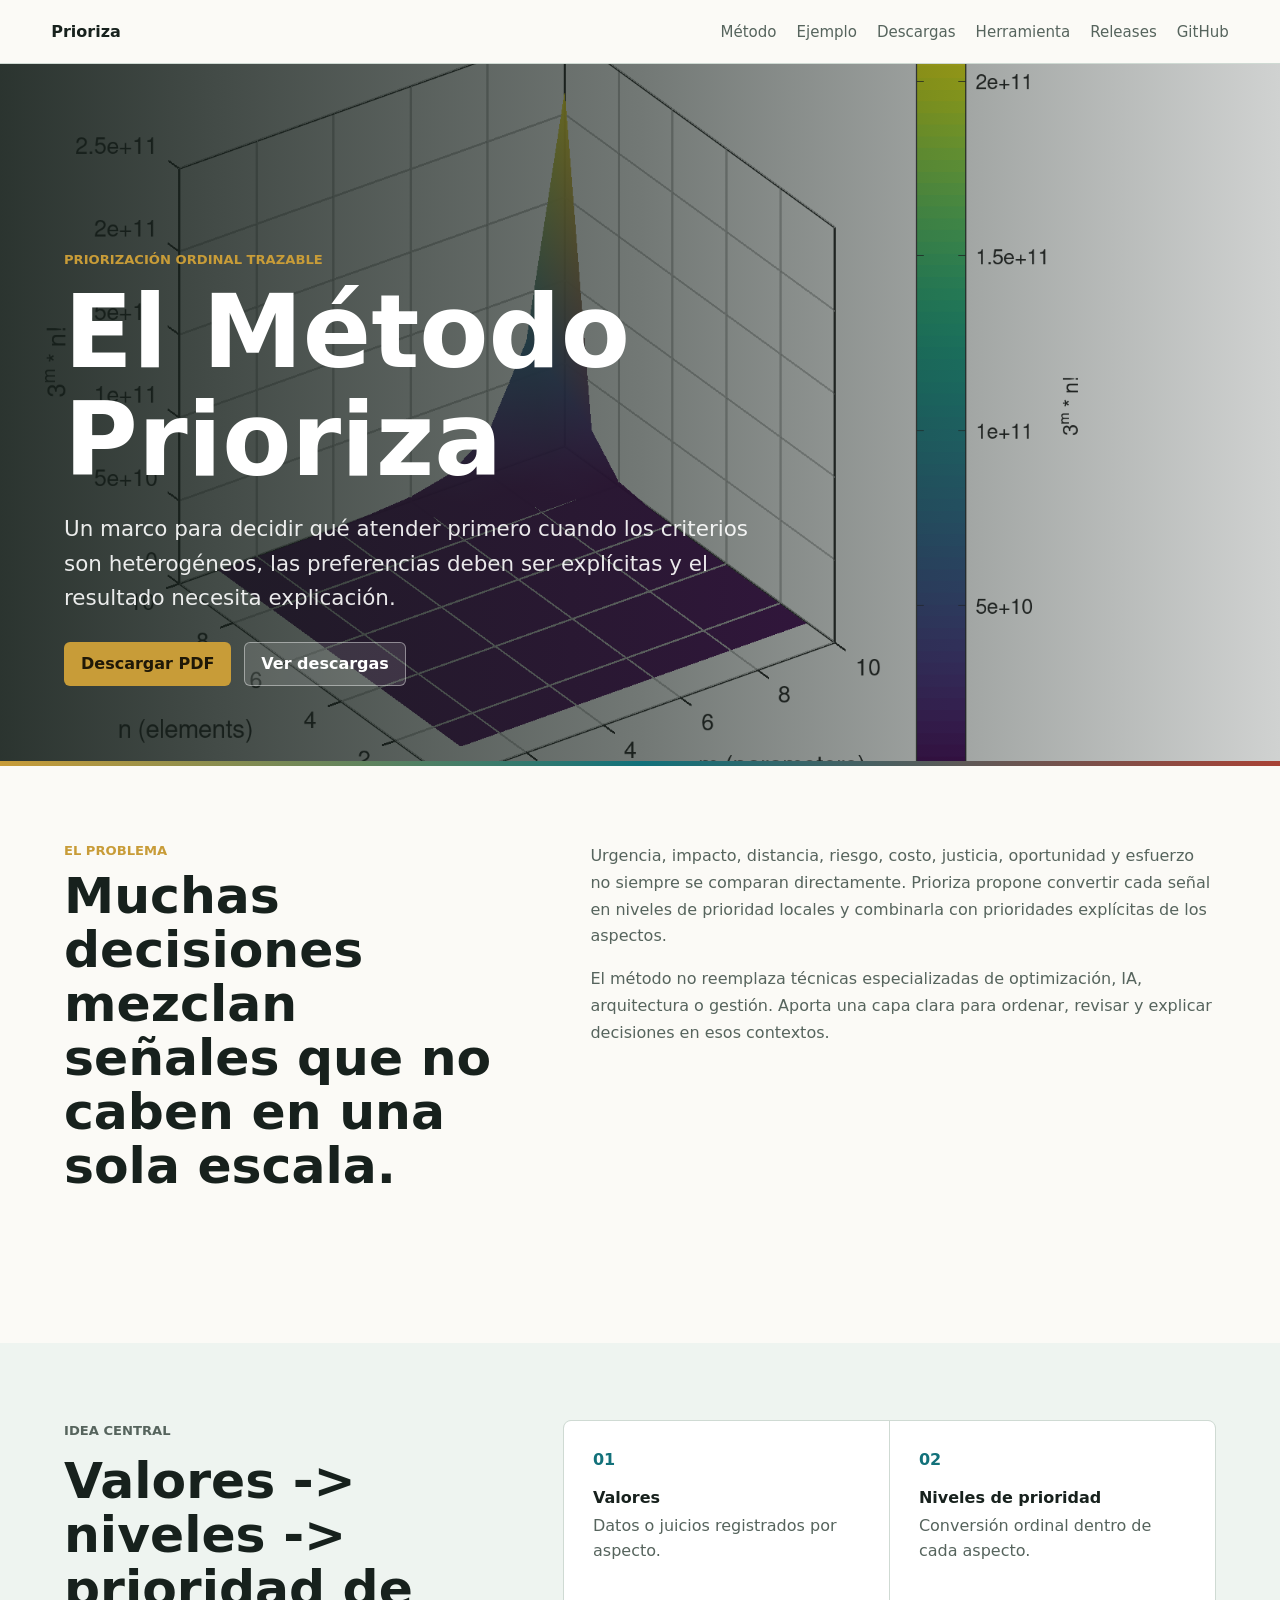
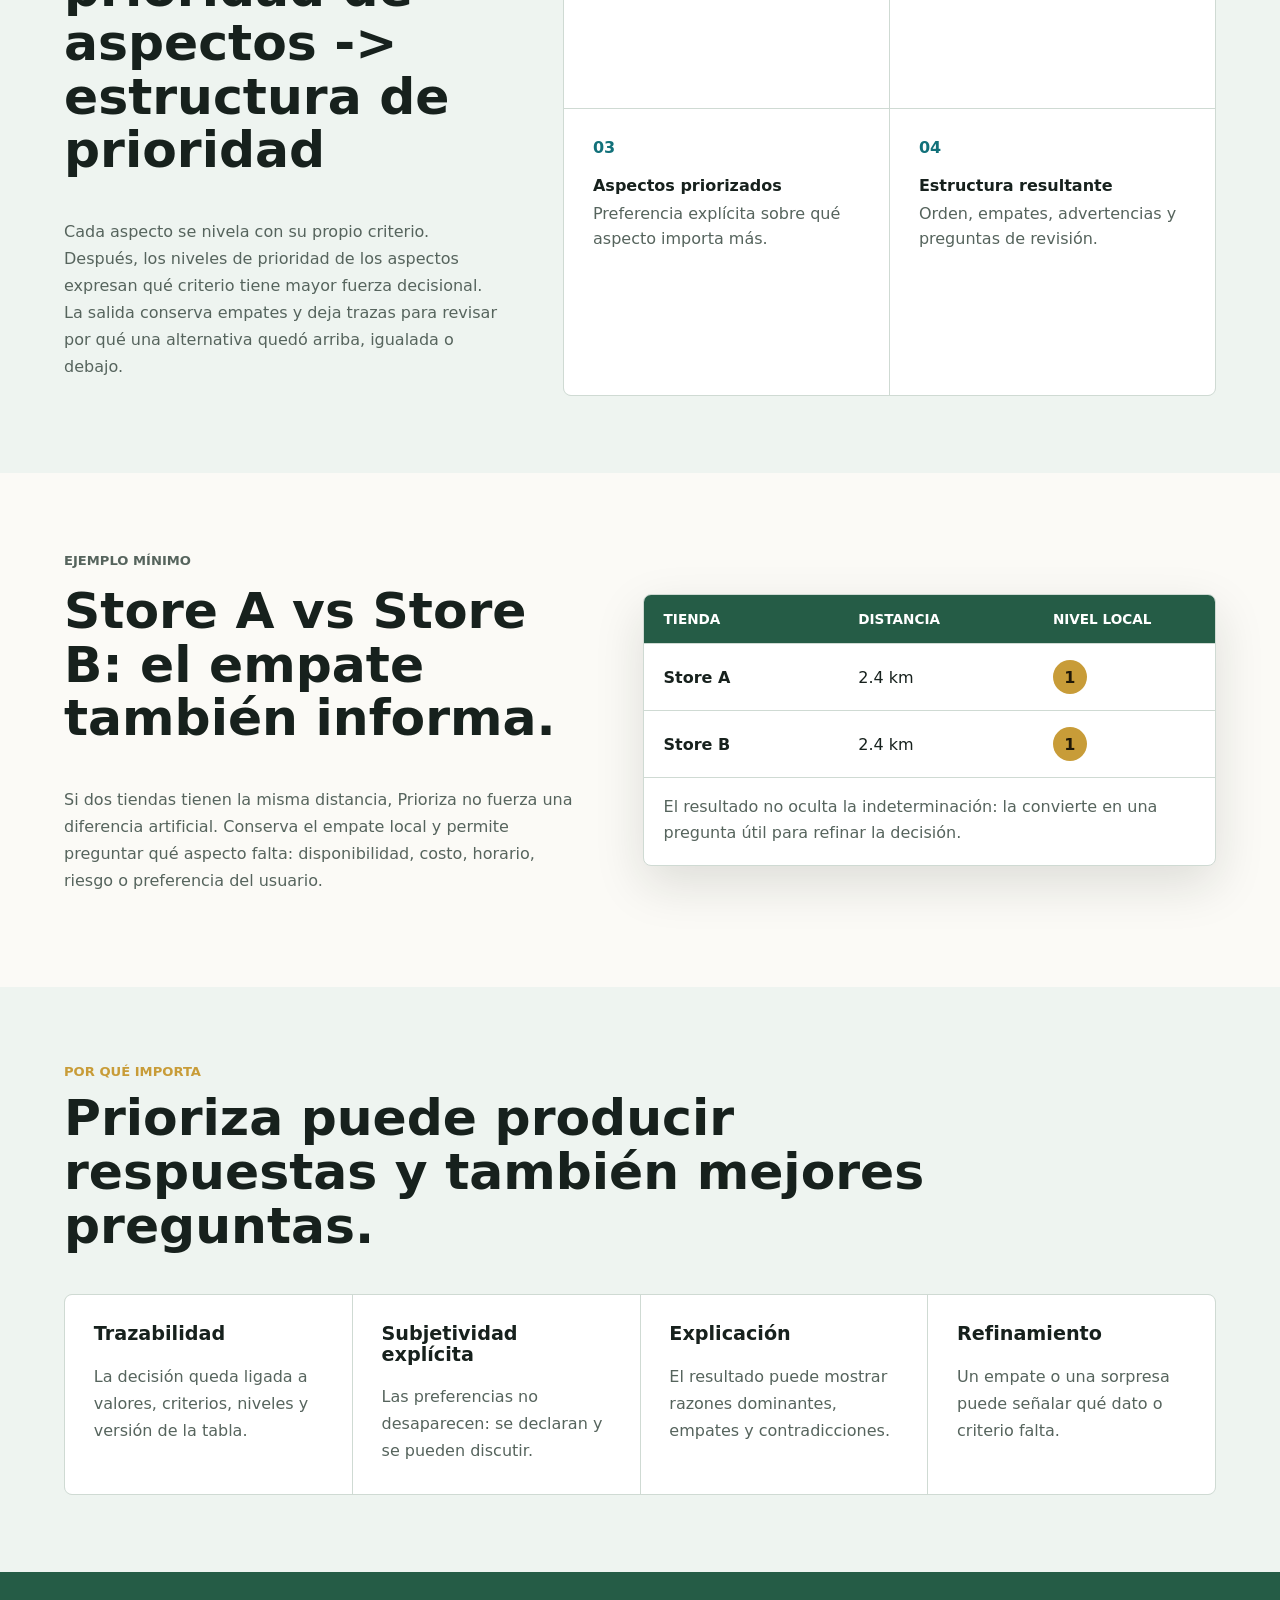
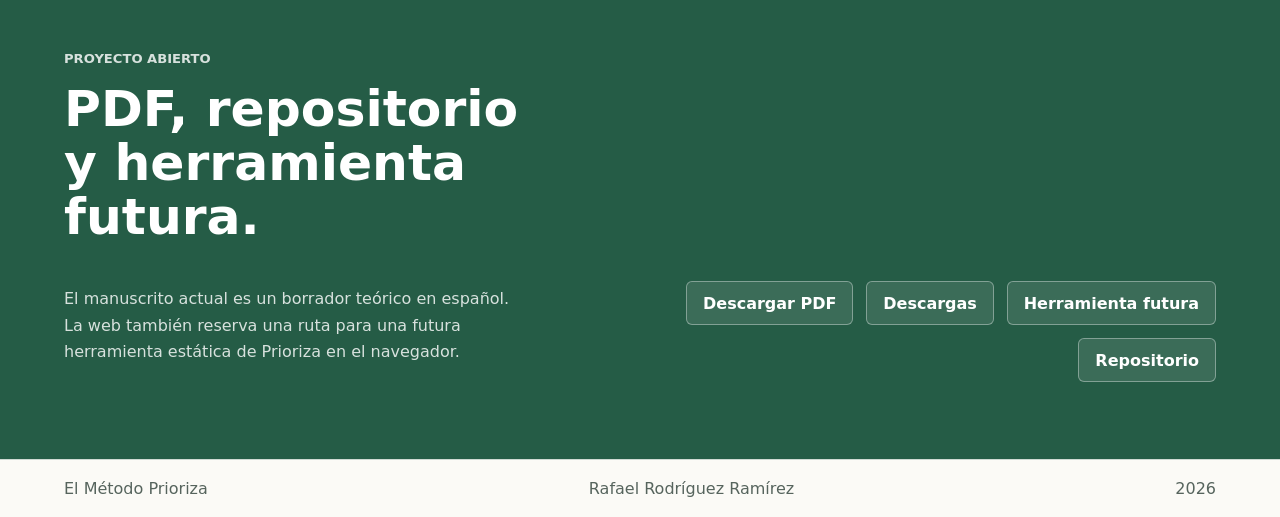
==== docs/index.html @ b57b951a "Fix website book and release links (#23)" ====
<!doctype html>
<html lang="es">
  <head>
    <meta charset="utf-8">
    <meta name="viewport" content="width=device-width, initial-scale=1">
    <meta name="author" content="Rafael Rodríguez Ramírez">
    <meta
      name="description"
      content="El Método Prioriza: marco de priorización ordinal por niveles de prioridad, trazabilidad y explicación."
    >
    <title>El Método Prioriza</title>
    <link rel="stylesheet" href="assets/css/styles.css">
    <script src="assets/js/main.js" defer></script>
  </head>
  <body>
    <header class="site-header">
      <a class="brand" href="./" aria-label="Inicio">Prioriza</a>
      <button class="nav-toggle" type="button" aria-expanded="false" aria-controls="site-nav">
        <span></span>
        <span></span>
        <span></span>
      </button>
      <nav id="site-nav" class="site-nav" aria-label="Navegación principal">
        <a href="#metodo">Método</a>
        <a href="#ejemplo">Ejemplo</a>
        <a href="downloads/">Descargas</a>
        <a href="tool/">Herramienta</a>
        <a href="https://github.com/rafageist/prioriza/releases">Releases</a>
        <a href="https://github.com/rafageist/prioriza">GitHub</a>
      </nav>
    </header>

    <main>
      <section class="hero">
        <div class="hero-content reveal">
          <p class="eyebrow">Priorización ordinal trazable</p>
          <h1>El Método Prioriza</h1>
          <p class="lead">
            Un marco para decidir qué atender primero cuando los criterios son
            heterogéneos, las preferencias deben ser explícitas y el resultado
            necesita explicación.
          </p>
          <div class="hero-actions">
            <a class="button primary" href="https://github.com/rafageist/prioriza/releases">Descargar PDF</a>
            <a class="button secondary" href="downloads/">Ver descargas</a>
          </div>
        </div>
      </section>

      <section id="problema" class="band intro-band">
        <div class="section-heading reveal">
          <p class="eyebrow">El problema</p>
          <h2>Muchas decisiones mezclan señales que no caben en una sola escala.</h2>
        </div>
        <div class="intro-text reveal">
          <p>
            Urgencia, impacto, distancia, riesgo, costo, justicia, oportunidad
            y esfuerzo no siempre se comparan directamente. Prioriza propone
            convertir cada señal en niveles de prioridad locales y combinarla
            con prioridades explícitas de los aspectos.
          </p>
          <p>
            El método no reemplaza técnicas especializadas de optimización,
            IA, arquitectura o gestión. Aporta una capa clara para ordenar,
            revisar y explicar decisiones en esos contextos.
          </p>
        </div>
      </section>

      <section id="metodo" class="method-flow">
        <div class="flow-copy reveal">
          <p class="eyebrow">Idea central</p>
          <h2>Valores -> niveles -> prioridad de aspectos -> estructura de prioridad</h2>
          <p>
            Cada aspecto se nivela con su propio criterio. Después, los niveles
            de prioridad de los aspectos expresan qué criterio tiene mayor
            fuerza decisional. La salida conserva empates y deja trazas para
            revisar por qué una alternativa quedó arriba, igualada o debajo.
          </p>
        </div>
        <ol class="flow-steps reveal" aria-label="Flujo del método">
          <li>
            <span>01</span>
            <strong>Valores</strong>
            <p>Datos o juicios registrados por aspecto.</p>
          </li>
          <li>
            <span>02</span>
            <strong>Niveles de prioridad</strong>
            <p>Conversión ordinal dentro de cada aspecto.</p>
          </li>
          <li>
            <span>03</span>
            <strong>Aspectos priorizados</strong>
            <p>Preferencia explícita sobre qué aspecto importa más.</p>
          </li>
          <li>
            <span>04</span>
            <strong>Estructura resultante</strong>
            <p>Orden, empates, advertencias y preguntas de revisión.</p>
          </li>
        </ol>
      </section>

      <section id="ejemplo" class="example-section">
        <div class="example-copy reveal">
          <p class="eyebrow">Ejemplo mínimo</p>
          <h2>Store A vs Store B: el empate también informa.</h2>
          <p>
            Si dos tiendas tienen la misma distancia, Prioriza no fuerza una
            diferencia artificial. Conserva el empate local y permite preguntar
            qué aspecto falta: disponibilidad, costo, horario, riesgo o
            preferencia del usuario.
          </p>
        </div>
        <div class="comparison reveal" aria-label="Comparación de ejemplo">
          <div class="store-row header">
            <span>Tienda</span>
            <span>Distancia</span>
            <span>Nivel local</span>
          </div>
          <div class="store-row">
            <strong>Store A</strong>
            <span>2.4 km</span>
            <span class="badge">1</span>
          </div>
          <div class="store-row">
            <strong>Store B</strong>
            <span>2.4 km</span>
            <span class="badge">1</span>
          </div>
          <p class="comparison-note">
            El resultado no oculta la indeterminación: la convierte en una
            pregunta útil para refinar la decisión.
          </p>
        </div>
      </section>

      <section class="why-section">
        <div class="section-heading reveal">
          <p class="eyebrow">Por qué importa</p>
          <h2>Prioriza puede producir respuestas y también mejores preguntas.</h2>
        </div>
        <div class="feature-grid">
          <article class="feature reveal">
            <h3>Trazabilidad</h3>
            <p>La decisión queda ligada a valores, criterios, niveles y versión de la tabla.</p>
          </article>
          <article class="feature reveal">
            <h3>Subjetividad explícita</h3>
            <p>Las preferencias no desaparecen: se declaran y se pueden discutir.</p>
          </article>
          <article class="feature reveal">
            <h3>Explicación</h3>
            <p>El resultado puede mostrar razones dominantes, empates y contradicciones.</p>
          </article>
          <article class="feature reveal">
            <h3>Refinamiento</h3>
            <p>Un empate o una sorpresa puede señalar qué dato o criterio falta.</p>
          </article>
        </div>
      </section>

      <section class="resource-band">
        <div class="resource-copy reveal">
          <p class="eyebrow">Proyecto abierto</p>
          <h2>PDF, repositorio y herramienta futura.</h2>
          <p>
            El manuscrito actual es un borrador teórico en español. La web
            también reserva una ruta para una futura herramienta estática de
            Prioriza en el navegador.
          </p>
        </div>
        <div class="resource-links reveal">
          <a href="https://github.com/rafageist/prioriza/releases">Descargar PDF</a>
          <a href="downloads/">Descargas</a>
          <a href="tool/">Herramienta futura</a>
          <a href="https://github.com/rafageist/prioriza">Repositorio</a>
        </div>
      </section>
    </main>

    <footer class="site-footer">
      <span>El Método Prioriza</span>
      <span>Rafael Rodríguez Ramírez</span>
      <span id="current-year"></span>
    </footer>
  </body>
</html>
---- docs/assets/css/styles.css ----
:root {
  --ink: #17211d;
  --muted: #56645d;
  --paper: #fbfaf6;
  --surface: #ffffff;
  --band: #eef4f0;
  --line: #cfdad3;
  --forest: #255c46;
  --teal: #12717a;
  --red: #a84235;
  --gold: #c89c38;
  --white: #ffffff;
  --shadow: 0 18px 50px rgba(21, 31, 27, 0.13);
}

* {
  box-sizing: border-box;
}

html {
  scroll-behavior: smooth;
}

body {
  margin: 0;
  background: var(--paper);
  color: var(--ink);
  font-family: Inter, ui-sans-serif, system-ui, -apple-system, BlinkMacSystemFont, "Segoe UI", sans-serif;
}

a {
  color: inherit;
}

.site-header {
  position: sticky;
  top: 0;
  z-index: 30;
  display: flex;
  align-items: center;
  justify-content: space-between;
  gap: 1rem;
  min-height: 64px;
  padding: 0.85rem clamp(1rem, 4vw, 3.5rem);
  background: rgba(251, 250, 246, 0.94);
  border-bottom: 1px solid var(--line);
  backdrop-filter: blur(12px);
}

.brand {
  color: var(--ink);
  font-weight: 820;
  text-decoration: none;
  letter-spacing: 0;
}

.site-nav {
  display: flex;
  align-items: center;
  gap: clamp(0.7rem, 1.8vw, 1.25rem);
  font-size: 0.94rem;
}

.site-nav a {
  color: var(--muted);
  text-decoration: none;
}

.site-nav a:hover,
.site-nav a:focus-visible {
  color: var(--forest);
}

.nav-toggle {
  display: none;
  width: 42px;
  height: 42px;
  border: 1px solid var(--line);
  border-radius: 6px;
  background: var(--surface);
}

.nav-toggle span {
  display: block;
  width: 18px;
  height: 2px;
  margin: 4px auto;
  background: var(--ink);
}

.hero {
  position: relative;
  display: grid;
  align-items: end;
  min-height: min(78vh, 760px);
  padding: clamp(5rem, 13vh, 8rem) clamp(1rem, 5vw, 4rem) clamp(3rem, 9vh, 5rem);
  overflow: hidden;
  background:
    linear-gradient(90deg, rgba(20, 30, 25, 0.9), rgba(20, 30, 25, 0.6), rgba(20, 30, 25, 0.2)),
    url("../img/combinatorial-explosion.png") center / cover no-repeat;
  color: var(--white);
}

.hero::after {
  content: "";
  position: absolute;
  inset: auto 0 0;
  height: 5px;
  background: linear-gradient(90deg, var(--gold), var(--teal), var(--red));
}

.hero-content {
  position: relative;
  max-width: 790px;
}

.eyebrow {
  margin: 0 0 0.72rem;
  color: var(--gold);
  font-size: 0.82rem;
  font-weight: 820;
  letter-spacing: 0;
  text-transform: uppercase;
}

h1,
h2,
h3,
p {
  margin-top: 0;
}

h1,
h2,
h3 {
  letter-spacing: 0;
  line-height: 1.07;
}

h1 {
  max-width: 860px;
  margin-bottom: 1.1rem;
  font-size: clamp(3rem, 8vw, 6.3rem);
  font-weight: 850;
}

h2 {
  font-size: clamp(1.65rem, 4vw, 3.15rem);
  font-weight: 790;
}

h3 {
  font-size: 1.2rem;
  font-weight: 760;
}

.lead {
  max-width: 720px;
  color: rgba(255, 255, 255, 0.9);
  font-size: clamp(1.06rem, 2vw, 1.34rem);
  line-height: 1.62;
}

.lead.dark {
  color: var(--muted);
}

.hero-actions,
.resource-links {
  display: flex;
  flex-wrap: wrap;
  gap: 0.8rem;
  margin-top: 1.6rem;
}

.button,
.resource-links a {
  display: inline-flex;
  align-items: center;
  justify-content: center;
  min-height: 44px;
  padding: 0.72rem 1rem;
  border: 1px solid transparent;
  border-radius: 6px;
  font-weight: 750;
  text-decoration: none;
  line-height: 1.2;
}

.button.primary {
  background: var(--gold);
  color: #1f1807;
}

.button.secondary,
.resource-links a {
  background: var(--forest);
  color: var(--white);
}

.hero .button.secondary {
  background: rgba(255, 255, 255, 0.12);
  border-color: rgba(255, 255, 255, 0.42);
}

.band,
.method-flow,
.example-section,
.why-section,
.resource-band,
.subpage {
  padding: clamp(2.4rem, 6vw, 5rem) clamp(1rem, 5vw, 4rem);
}

.intro-band,
.resource-band {
  display: grid;
  grid-template-columns: minmax(0, 0.85fr) minmax(280px, 1.15fr);
  gap: clamp(1.5rem, 5vw, 4rem);
  align-items: start;
}

.intro-text {
  max-width: 780px;
}

.intro-text p,
.flow-copy p,
.example-copy p,
.feature p,
.resource-copy p,
.download-item p,
.tool-placeholder p,
.tool-placeholder li {
  color: var(--muted);
  line-height: 1.68;
}

.method-flow {
  display: grid;
  grid-template-columns: minmax(0, 0.8fr) minmax(320px, 1.2fr);
  gap: clamp(1.5rem, 5vw, 4rem);
  background: var(--band);
}

.flow-copy {
  max-width: 680px;
}

.flow-steps {
  display: grid;
  grid-template-columns: repeat(2, minmax(0, 1fr));
  gap: 1px;
  margin: 0;
  padding: 0;
  overflow: hidden;
  border: 1px solid var(--line);
  border-radius: 8px;
  background: var(--line);
  list-style: none;
}

.flow-steps li,
.feature,
.download-item,
.tool-placeholder {
  background: var(--surface);
  padding: clamp(1.1rem, 3vw, 1.8rem);
}

.flow-steps span {
  display: inline-flex;
  margin-bottom: 1.2rem;
  color: var(--teal);
  font-weight: 820;
}

.flow-steps strong {
  display: block;
  margin-bottom: 0.45rem;
}

.flow-steps p {
  margin-bottom: 0;
  color: var(--muted);
  line-height: 1.55;
}

.example-section {
  display: grid;
  grid-template-columns: minmax(0, 0.9fr) minmax(300px, 1fr);
  gap: clamp(1.5rem, 5vw, 4rem);
  align-items: center;
}

.comparison {
  overflow: hidden;
  border: 1px solid var(--line);
  border-radius: 8px;
  background: var(--surface);
  box-shadow: var(--shadow);
}

.store-row {
  display: grid;
  grid-template-columns: 1fr 1fr 0.8fr;
  gap: 1rem;
  align-items: center;
  padding: 1rem 1.2rem;
  border-bottom: 1px solid var(--line);
}

.store-row.header {
  background: var(--forest);
  color: var(--white);
  font-size: 0.85rem;
  font-weight: 800;
  text-transform: uppercase;
}

.badge {
  display: inline-flex;
  align-items: center;
  justify-content: center;
  width: 34px;
  height: 34px;
  border-radius: 50%;
  background: var(--gold);
  color: #1f1807;
  font-weight: 820;
}

.comparison-note {
  margin: 0;
  padding: 1rem 1.2rem 1.25rem;
  color: var(--muted);
  line-height: 1.6;
}

.why-section {
  background: var(--band);
}

.section-heading {
  max-width: 920px;
  margin-bottom: clamp(1.3rem, 3vw, 2rem);
}

.feature-grid,
.download-grid {
  display: grid;
  grid-template-columns: repeat(4, minmax(0, 1fr));
  gap: 1px;
  overflow: hidden;
  border: 1px solid var(--line);
  border-radius: 8px;
  background: var(--line);
}

.feature p,
.download-item p {
  margin-bottom: 0;
}

.resource-band {
  background: var(--forest);
  color: var(--white);
}

.resource-copy {
  max-width: 740px;
}

.resource-copy p {
  color: rgba(255, 255, 255, 0.82);
}

.resource-links {
  align-self: end;
  justify-content: flex-end;
}

.resource-links a {
  background: rgba(255, 255, 255, 0.1);
  border-color: rgba(255, 255, 255, 0.36);
}

.site-footer {
  display: flex;
  flex-wrap: wrap;
  justify-content: space-between;
  gap: 0.8rem;
  padding: 1.2rem clamp(1rem, 5vw, 4rem);
  color: var(--muted);
  border-top: 1px solid var(--line);
}

.subpage {
  min-height: calc(100vh - 130px);
}

.subpage-hero {
  max-width: 860px;
  margin-bottom: clamp(1.5rem, 4vw, 3rem);
}

.subpage h1 {
  color: var(--ink);
}

.download-grid {
  grid-template-columns: repeat(3, minmax(0, 1fr));
}

.download-item {
  display: flex;
  flex-direction: column;
  align-items: flex-start;
  gap: 1rem;
}

.download-item p {
  margin: 0;
}

.status-note {
  padding: 0.75rem 0.85rem;
  border-left: 4px solid var(--gold);
  background: #fff8e6;
}

.download-item.pending .button {
  pointer-events: none;
  opacity: 0.62;
}

code {
  color: var(--red);
  white-space: normal;
}

.tool-page {
  background:
    linear-gradient(180deg, var(--paper), var(--band));
}

.tool-placeholder {
  max-width: 760px;
  border: 1px solid var(--line);
  border-radius: 8px;
  box-shadow: var(--shadow);
}

.tool-placeholder ul {
  margin: 0 0 1.2rem;
  padding-left: 1.25rem;
}

.reveal {
  transform: translateY(14px);
  opacity: 0;
  transition: opacity 520ms ease, transform 520ms ease;
}

.reveal.is-visible {
  transform: translateY(0);
  opacity: 1;
}

@media (prefers-reduced-motion: reduce) {
  html {
    scroll-behavior: auto;
  }

  .reveal {
    transform: none;
    opacity: 1;
    transition: none;
  }
}

@media (max-width: 980px) {
  .feature-grid {
    grid-template-columns: repeat(2, minmax(0, 1fr));
  }
}

@media (max-width: 820px) {
  .site-header {
    align-items: flex-start;
  }

  .nav-toggle {
    display: block;
  }

  .site-nav {
    position: absolute;
    top: 64px;
    right: 1rem;
    left: 1rem;
    display: none;
    flex-direction: column;
    align-items: stretch;
    gap: 0;
    overflow: hidden;
    border: 1px solid var(--line);
    border-radius: 8px;
    background: var(--surface);
    box-shadow: var(--shadow);
  }

  .site-nav.is-open {
    display: flex;
  }

  .site-nav a {
    padding: 0.9rem 1rem;
    border-bottom: 1px solid var(--line);
  }

  .site-nav a:last-child {
    border-bottom: 0;
  }

  .hero {
    min-height: 620px;
  }

  .intro-band,
  .method-flow,
  .example-section,
  .resource-band,
  .download-grid {
    grid-template-columns: 1fr;
  }

  .resource-links {
    justify-content: flex-start;
  }
}

@media (max-width: 600px) {
  .flow-steps,
  .feature-grid {
    grid-template-columns: 1fr;
  }

  .store-row {
    grid-template-columns: 1fr;
    gap: 0.35rem;
  }

  .store-row.header {
    display: none;
  }

  .site-footer {
    flex-direction: column;
  }
}
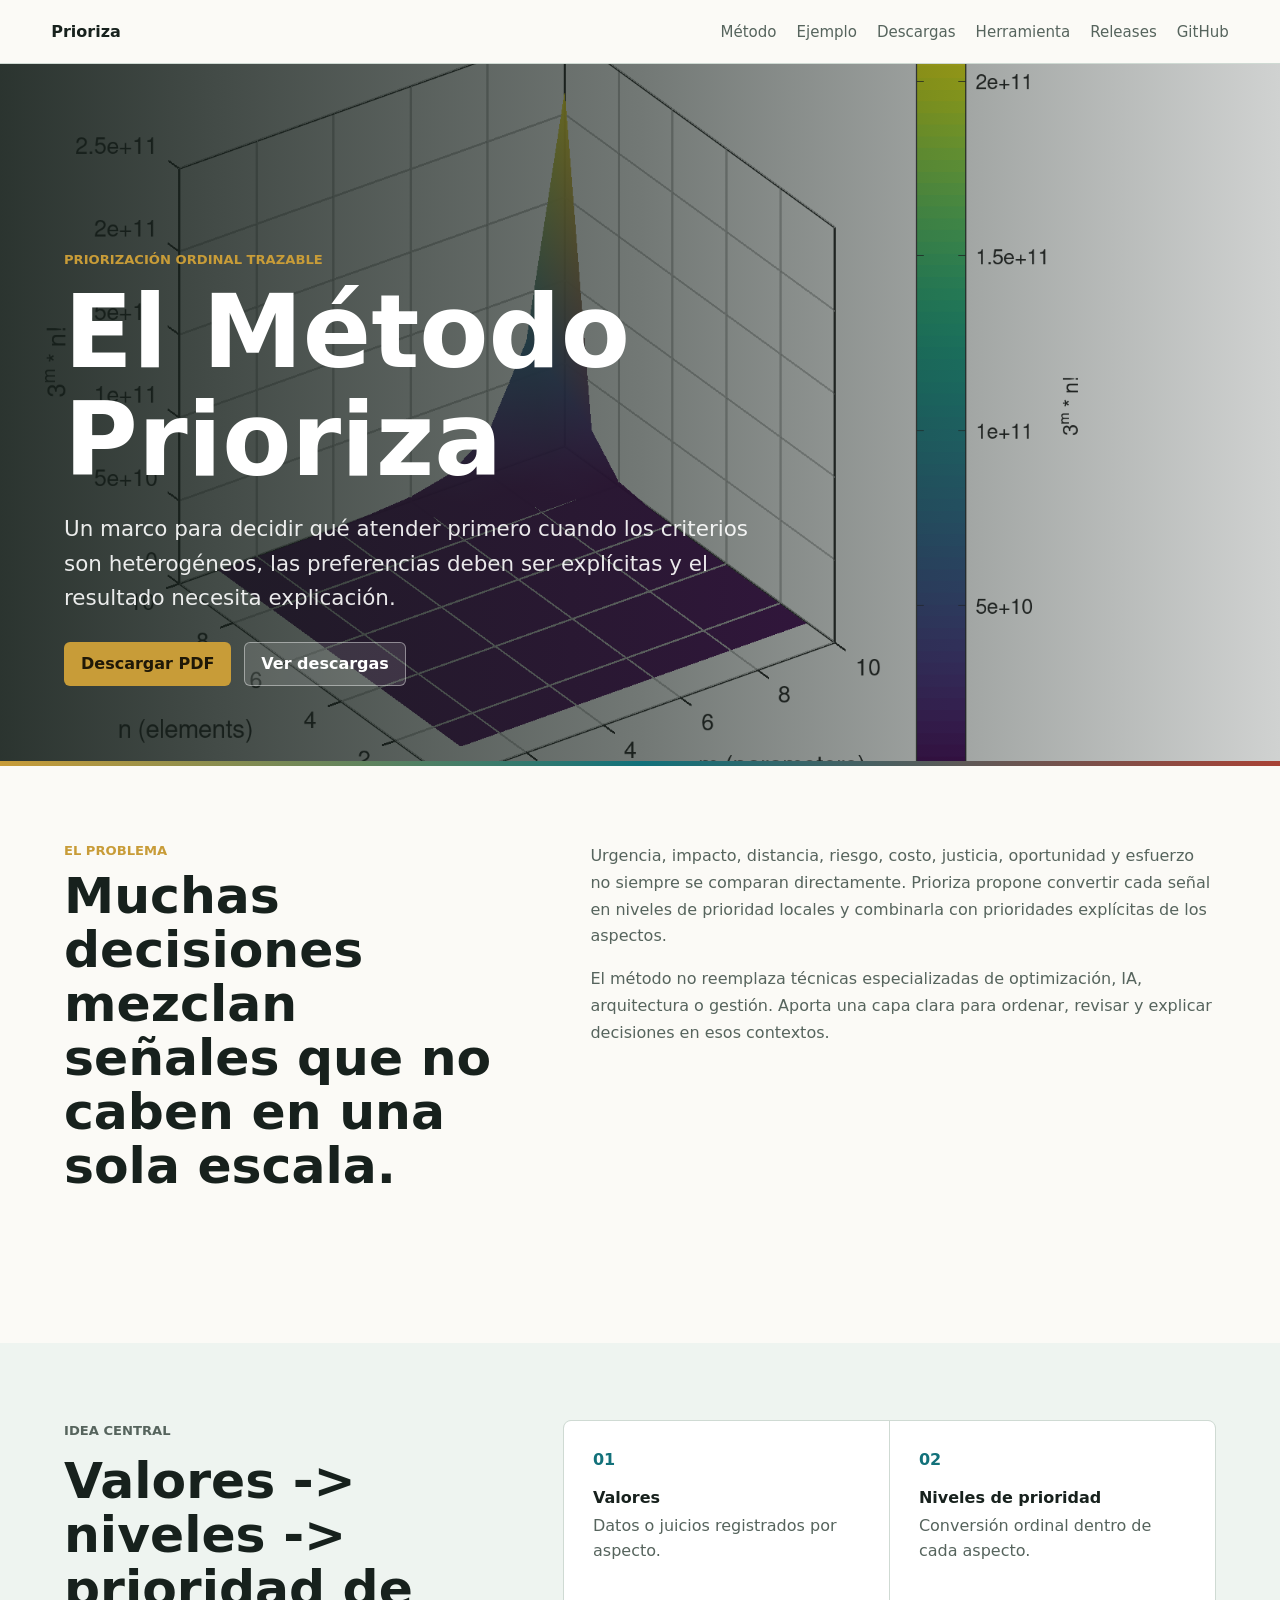
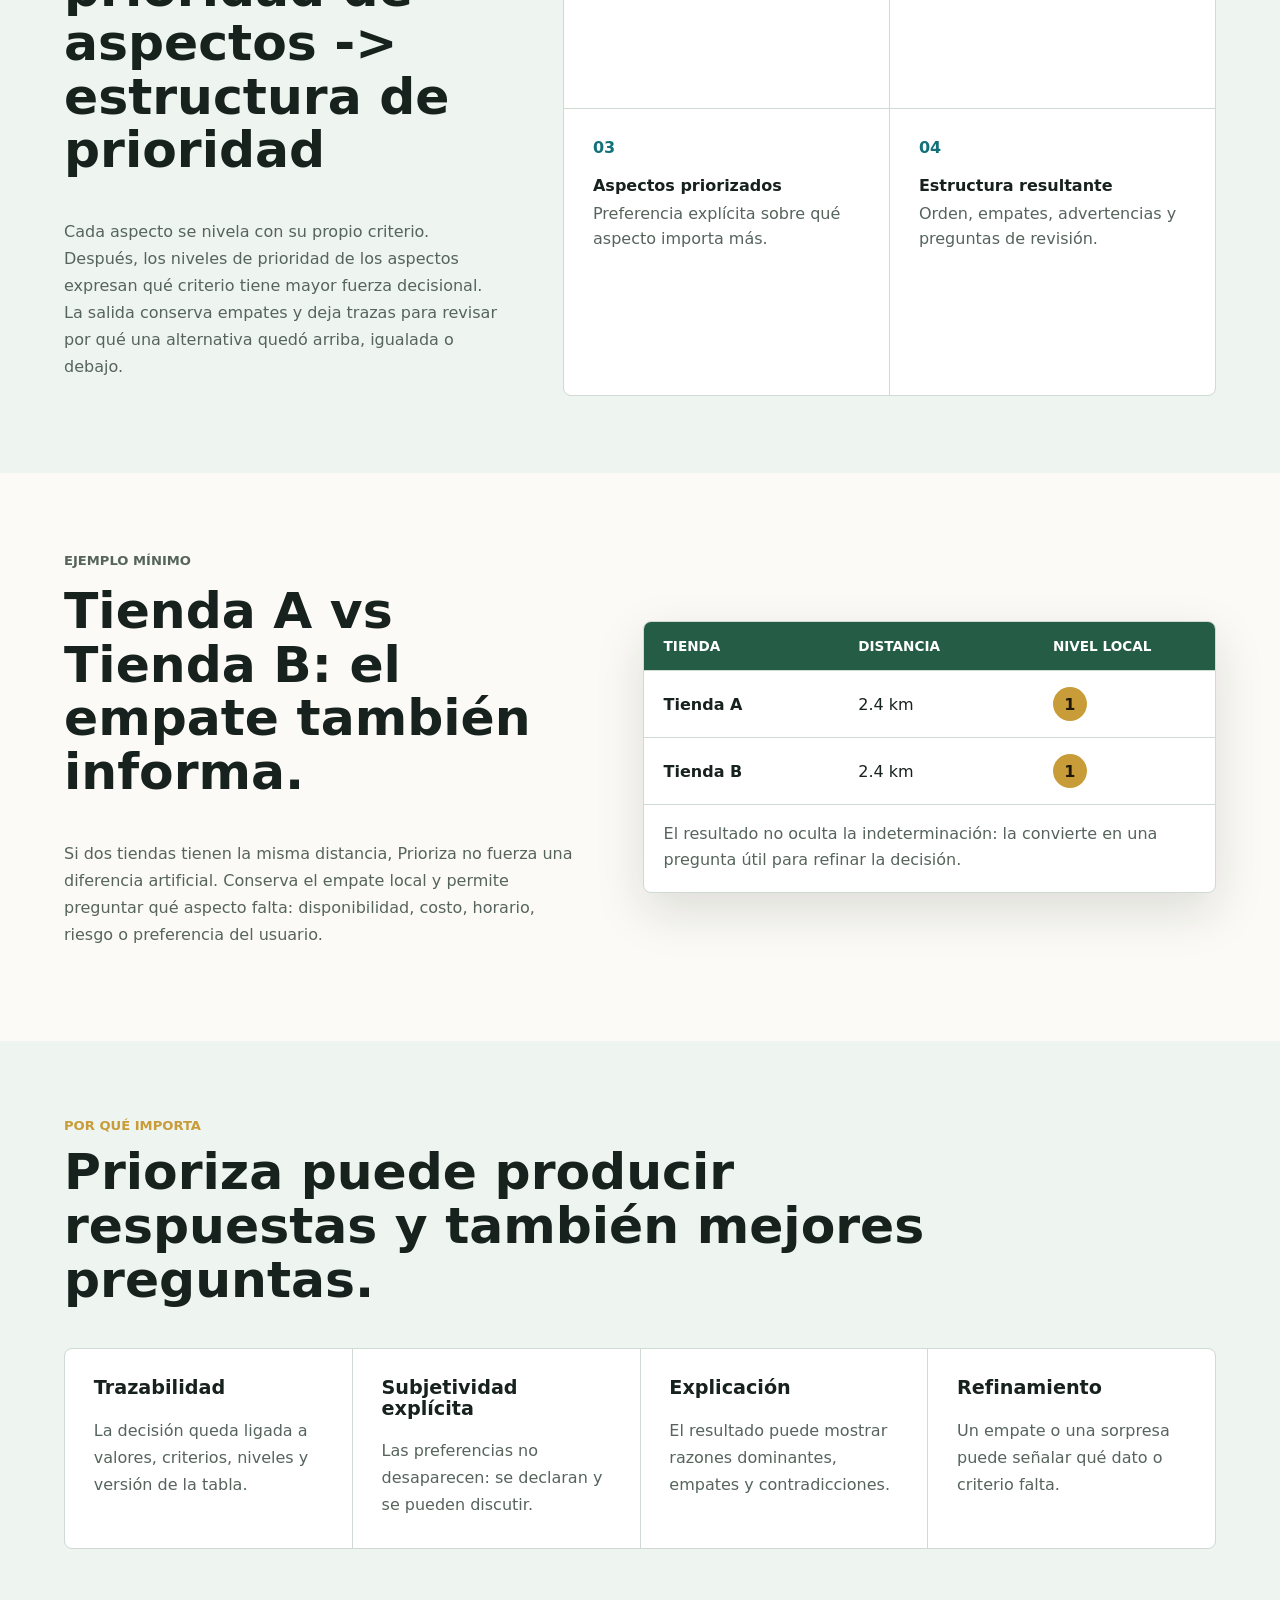
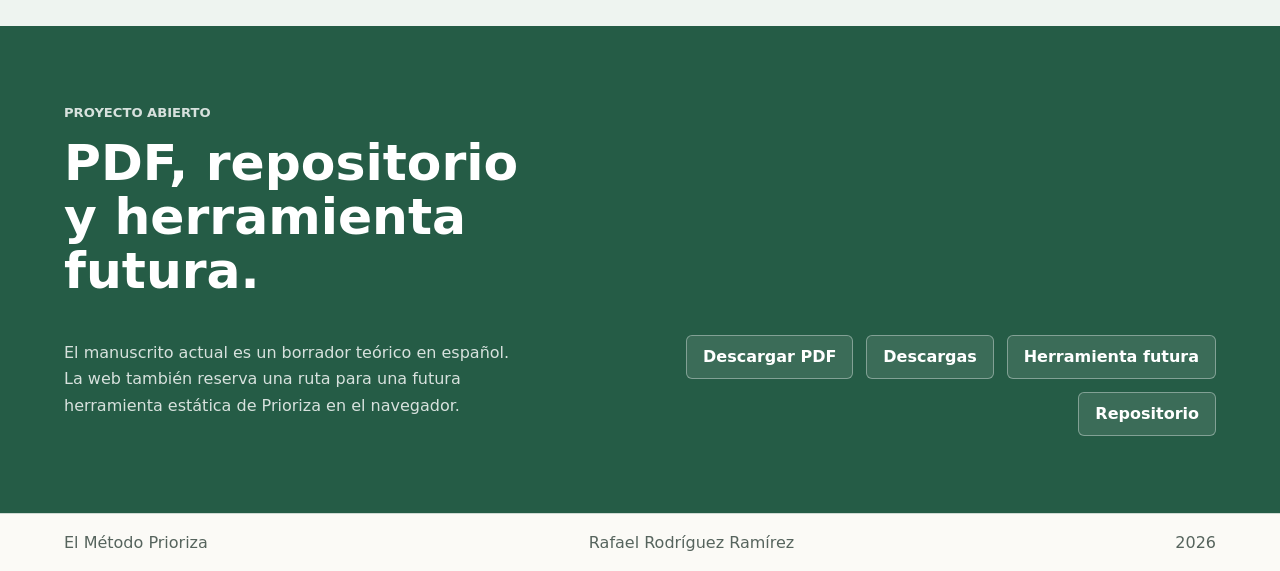
==== commit a8dcd944: "Prepare bilingual website architecture (#24)" ====
--- a/docs/index.html
+++ b/docs/index.html
@@ -105,7 +105,7 @@
       <section id="ejemplo" class="example-section">
         <div class="example-copy reveal">
           <p class="eyebrow">Ejemplo mínimo</p>
-          <h2>Store A vs Store B: el empate también informa.</h2>
+          <h2>Tienda A vs Tienda B: el empate también informa.</h2>
           <p>
             Si dos tiendas tienen la misma distancia, Prioriza no fuerza una
             diferencia artificial. Conserva el empate local y permite preguntar
@@ -120,12 +120,12 @@
             <span>Nivel local</span>
           </div>
           <div class="store-row">
-            <strong>Store A</strong>
+            <strong>Tienda A</strong>
             <span>2.4 km</span>
             <span class="badge">1</span>
           </div>
           <div class="store-row">
-            <strong>Store B</strong>
+            <strong>Tienda B</strong>
             <span>2.4 km</span>
             <span class="badge">1</span>
           </div>
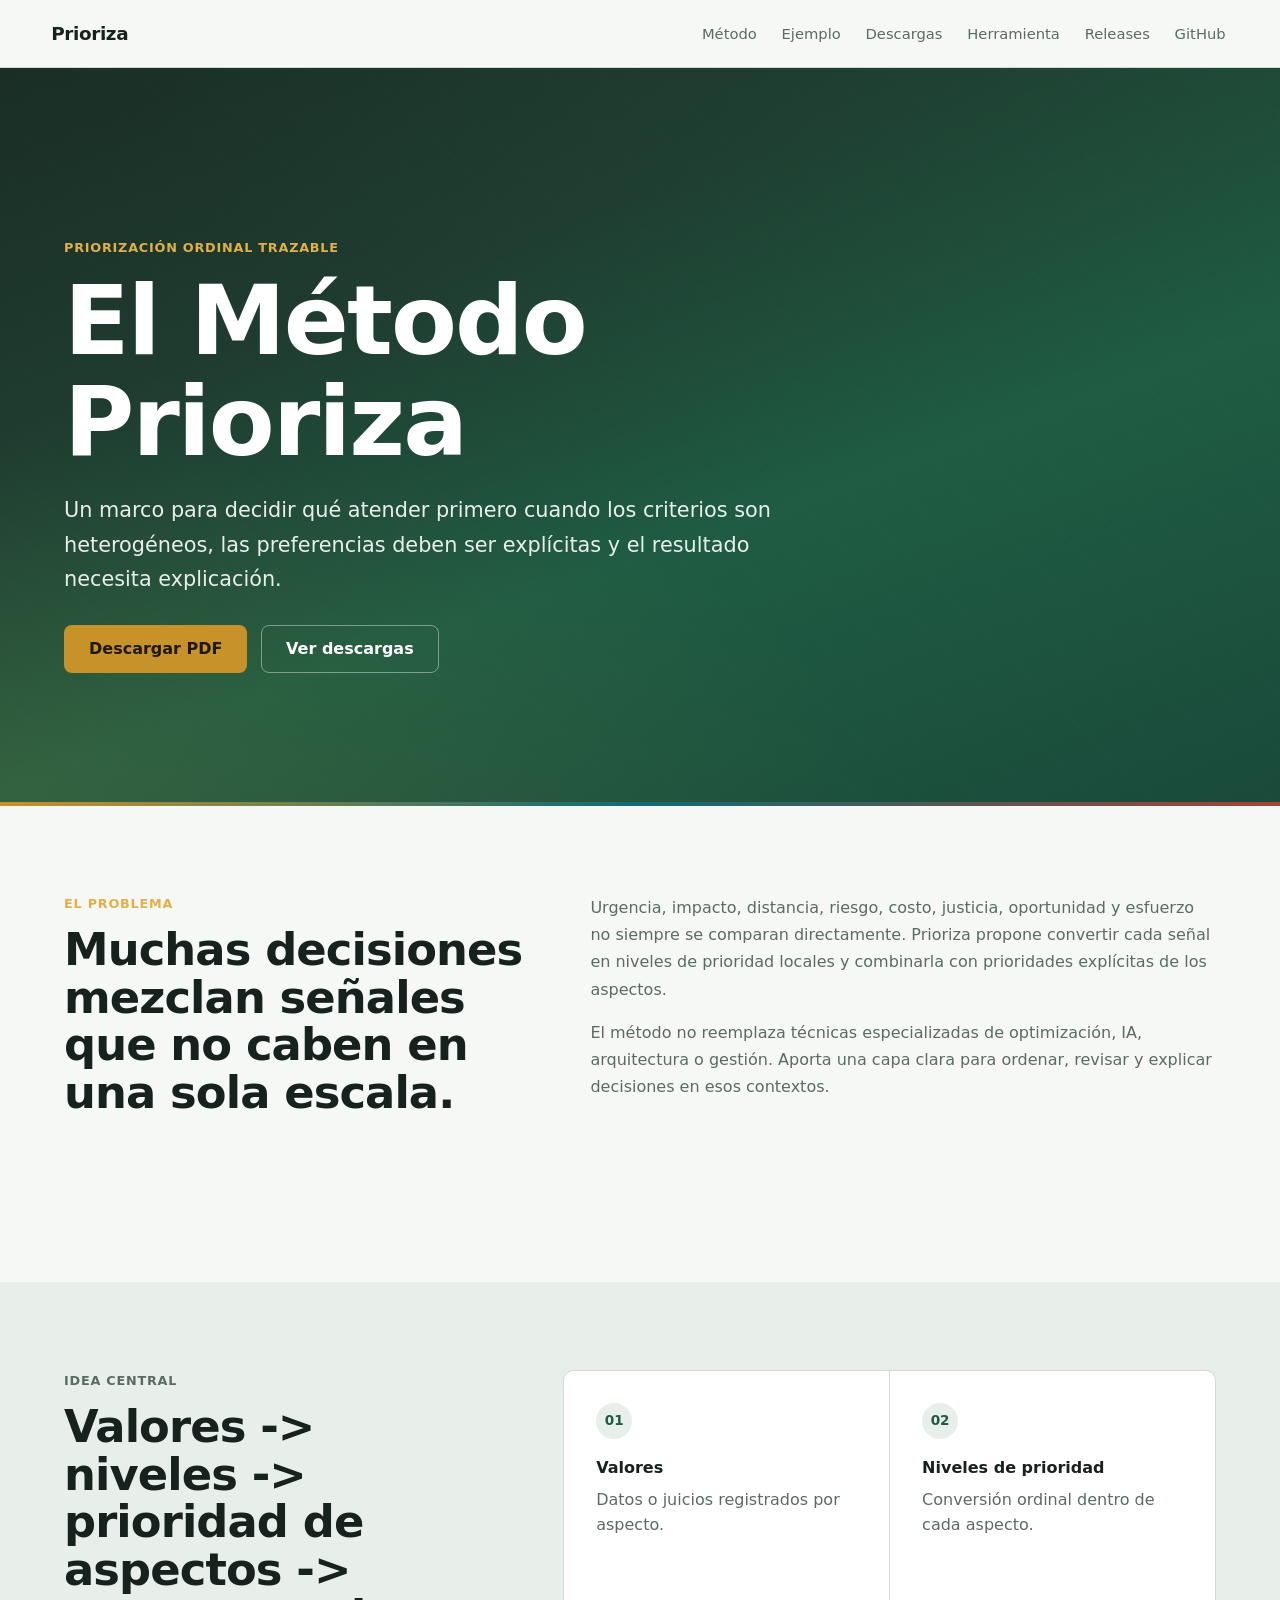
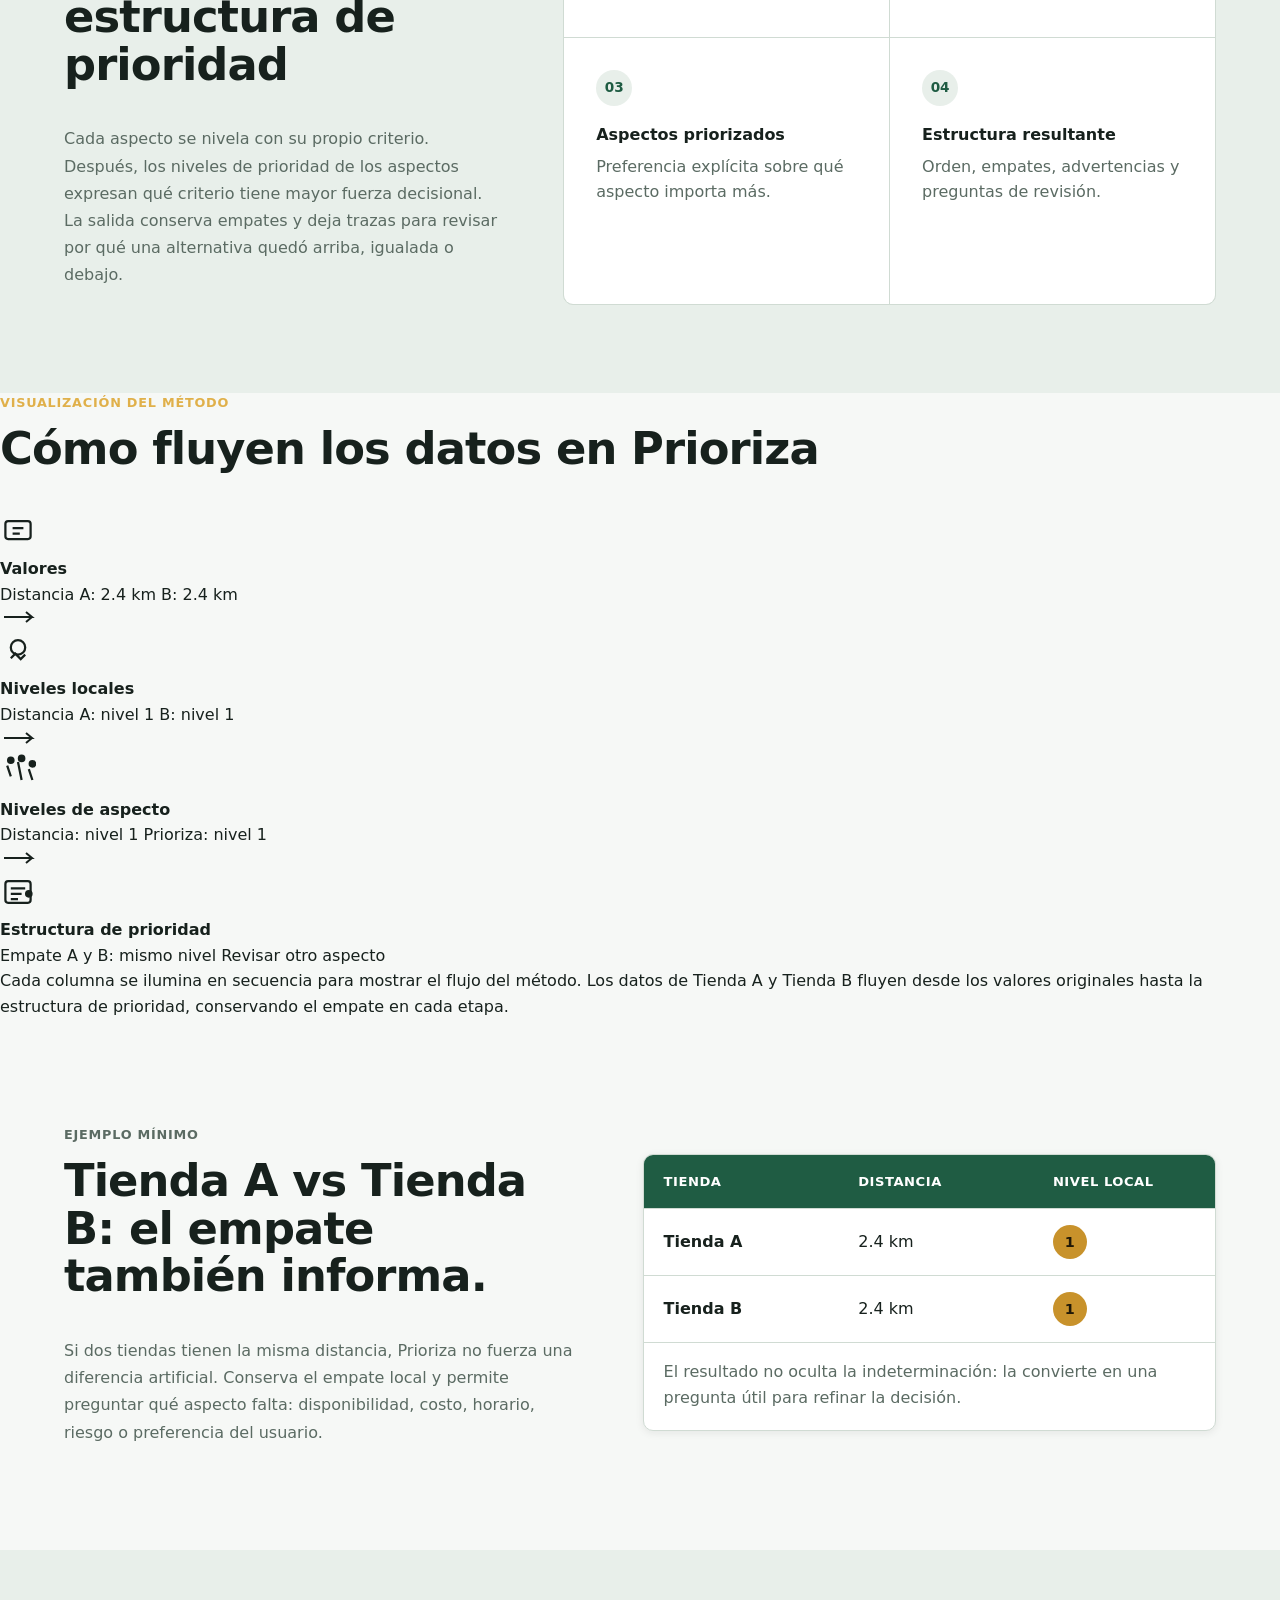
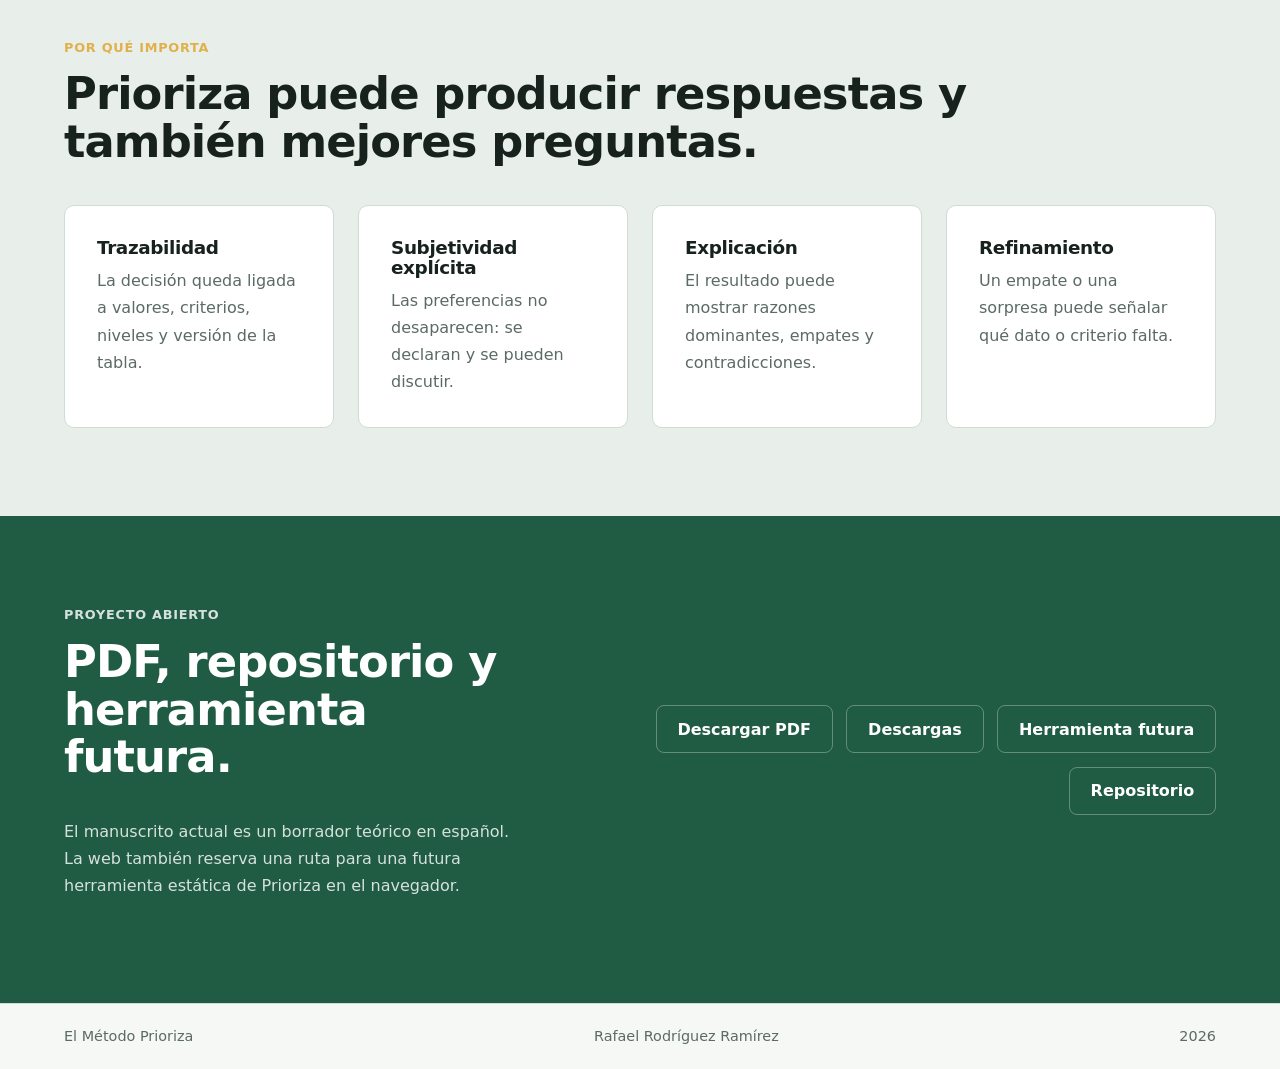
==== commit 9933ffd9: "Add interactive Prioriza explanations (#26)" ====
--- a/docs/index.html
+++ b/docs/index.html
@@ -102,6 +102,93 @@
         </ol>
       </section>
 
+      <section id="visual" class="visual-section reveal">
+        <div class="section-heading reveal">
+          <p class="eyebrow">Visualización del método</p>
+          <h2>Cómo fluyen los datos en Prioriza</h2>
+        </div>
+        <div class="pipeline" aria-label="Tubería visual del método Prioriza">
+          <div class="pipe-stage" data-stage="1">
+            <div class="pipe-icon">
+              <svg viewBox="0 0 40 40" width="36" height="36" fill="none" stroke="currentColor" stroke-width="2.5">
+                <rect x="6" y="10" width="28" height="20" rx="3"/>
+                <path d="M14 18h12M14 24h8"/>
+              </svg>
+            </div>
+            <strong>Valores</strong>
+            <div class="pipe-data">
+              <span class="pipe-label">Distancia</span>
+              <span class="pipe-datum">A: 2.4 km</span>
+              <span class="pipe-datum">B: 2.4 km</span>
+            </div>
+          </div>
+          <div class="pipe-arrow">
+            <svg viewBox="0 0 40 16" width="40" height="16">
+              <path d="M4 8h28l-6-5m6 5l-6 5" stroke="currentColor" stroke-width="2" fill="none"/>
+            </svg>
+          </div>
+          <div class="pipe-stage" data-stage="2">
+            <div class="pipe-icon">
+              <svg viewBox="0 0 40 40" width="36" height="36" fill="none" stroke="currentColor" stroke-width="2.5">
+                <circle cx="20" cy="16" r="8"/>
+                <path d="M12 28l5-5 6 6 5-5"/>
+              </svg>
+            </div>
+            <strong>Niveles locales</strong>
+            <div class="pipe-data">
+              <span class="pipe-label">Distancia</span>
+              <span class="pipe-datum">A: nivel 1</span>
+              <span class="pipe-datum">B: nivel 1</span>
+            </div>
+          </div>
+          <div class="pipe-arrow">
+            <svg viewBox="0 0 40 16" width="40" height="16">
+              <path d="M4 8h28l-6-5m6 5l-6 5" stroke="currentColor" stroke-width="2" fill="none"/>
+            </svg>
+          </div>
+          <div class="pipe-stage" data-stage="3">
+            <div class="pipe-icon">
+              <svg viewBox="0 0 40 40" width="36" height="36" fill="none" stroke="currentColor" stroke-width="2.5">
+                <path d="M8 14l4 12M20 10l4 20M32 18l4 12"/>
+                <circle cx="12" cy="8" r="3" fill="currentColor"/>
+                <circle cx="24" cy="6" r="3" fill="currentColor"/>
+                <circle cx="36" cy="12" r="3" fill="currentColor"/>
+              </svg>
+            </div>
+            <strong>Niveles de aspecto</strong>
+            <div class="pipe-data">
+              <span class="pipe-label">Distancia: nivel 1</span>
+              <span class="pipe-datum">Prioriza: nivel 1</span>
+            </div>
+          </div>
+          <div class="pipe-arrow">
+            <svg viewBox="0 0 40 16" width="40" height="16">
+              <path d="M4 8h28l-6-5m6 5l-6 5" stroke="currentColor" stroke-width="2" fill="none"/>
+            </svg>
+          </div>
+          <div class="pipe-stage" data-stage="4">
+            <div class="pipe-icon">
+              <svg viewBox="0 0 40 40" width="36" height="36" fill="none" stroke="currentColor" stroke-width="2.5">
+                <rect x="6" y="8" width="28" height="24" rx="3"/>
+                <path d="M12 16h16M12 22h12M12 28h8"/>
+                <circle cx="32" cy="22" r="3" fill="currentColor"/>
+              </svg>
+            </div>
+            <strong>Estructura de prioridad</strong>
+            <div class="pipe-data">
+              <span class="pipe-label">Empate</span>
+              <span class="pipe-datum">A y B: mismo nivel</span>
+              <span class="pipe-datum">Revisar otro aspecto</span>
+            </div>
+          </div>
+        </div>
+        <p class="pipeline-note reveal">
+          Cada columna se ilumina en secuencia para mostrar el flujo del método.
+          Los datos de Tienda A y Tienda B fluyen desde los valores originales
+          hasta la estructura de prioridad, conservando el empate en cada etapa.
+        </p>
+      </section>
+
       <section id="ejemplo" class="example-section">
         <div class="example-copy reveal">
           <p class="eyebrow">Ejemplo mínimo</p>
--- a/docs/assets/css/styles.css
+++ b/docs/assets/css/styles.css
@@ -1,16 +1,21 @@
 :root {
   --ink: #17211d;
-  --muted: #56645d;
-  --paper: #fbfaf6;
+  --muted: #5b6b63;
+  --paper: #f6f8f6;
   --surface: #ffffff;
-  --band: #eef4f0;
-  --line: #cfdad3;
-  --forest: #255c46;
-  --teal: #12717a;
+  --band: #e8efea;
+  --line: #d0dbd3;
+  --forest: #1f5c43;
+  --forest-light: #2d7a5a;
+  --teal: #0f6b75;
   --red: #a84235;
-  --gold: #c89c38;
+  --gold: #c8922b;
+  --gold-light: #e0b04a;
   --white: #ffffff;
-  --shadow: 0 18px 50px rgba(21, 31, 27, 0.13);
+  --shadow-sm: 0 2px 8px rgba(21, 31, 27, 0.08);
+  --shadow-md: 0 8px 30px rgba(21, 31, 27, 0.1);
+  --shadow-lg: 0 18px 50px rgba(21, 31, 27, 0.13);
+  --radius: 10px;
 }
 
 * {
@@ -26,10 +31,16 @@
   background: var(--paper);
   color: var(--ink);
   font-family: Inter, ui-sans-serif, system-ui, -apple-system, BlinkMacSystemFont, "Segoe UI", sans-serif;
+  line-height: 1.6;
 }
 
 a {
   color: inherit;
+}
+
+img {
+  max-width: 100%;
+  height: auto;
 }
 
 .site-header {
@@ -40,30 +51,33 @@
   align-items: center;
   justify-content: space-between;
   gap: 1rem;
-  min-height: 64px;
-  padding: 0.85rem clamp(1rem, 4vw, 3.5rem);
-  background: rgba(251, 250, 246, 0.94);
+  min-height: 68px;
+  padding: 0.75rem clamp(1rem, 4vw, 3.5rem);
+  background: rgba(246, 248, 246, 0.92);
   border-bottom: 1px solid var(--line);
-  backdrop-filter: blur(12px);
+  backdrop-filter: blur(14px);
 }
 
 .brand {
   color: var(--ink);
   font-weight: 820;
   text-decoration: none;
-  letter-spacing: 0;
+  font-size: 1.15rem;
+  letter-spacing: -0.02em;
 }
 
 .site-nav {
   display: flex;
   align-items: center;
-  gap: clamp(0.7rem, 1.8vw, 1.25rem);
-  font-size: 0.94rem;
+  gap: clamp(0.6rem, 1.6vw, 1.15rem);
+  font-size: 0.92rem;
 }
 
 .site-nav a {
   color: var(--muted);
   text-decoration: none;
+  padding: 0.4rem 0.2rem;
+  transition: color 0.2s;
 }
 
 .site-nav a:hover,
@@ -76,50 +90,71 @@
   width: 42px;
   height: 42px;
   border: 1px solid var(--line);
-  border-radius: 6px;
+  border-radius: 8px;
   background: var(--surface);
+  cursor: pointer;
+  padding: 10px 8px;
 }
 
 .nav-toggle span {
   display: block;
-  width: 18px;
-  height: 2px;
+  width: 20px;
+  height: 2.5px;
   margin: 4px auto;
   background: var(--ink);
+  border-radius: 2px;
+  transition: transform 0.2s;
 }
 
 .hero {
   position: relative;
-  display: grid;
-  align-items: end;
-  min-height: min(78vh, 760px);
+  display: flex;
+  align-items: center;
+  min-height: min(82vh, 800px);
   padding: clamp(5rem, 13vh, 8rem) clamp(1rem, 5vw, 4rem) clamp(3rem, 9vh, 5rem);
   overflow: hidden;
   background:
-    linear-gradient(90deg, rgba(20, 30, 25, 0.9), rgba(20, 30, 25, 0.6), rgba(20, 30, 25, 0.2)),
-    url("../img/combinatorial-explosion.png") center / cover no-repeat;
+    radial-gradient(ellipse 90% 60% at 100% 0%, rgba(31, 92, 67, 0.25), transparent),
+    radial-gradient(ellipse 70% 50% at 0% 100%, rgba(200, 146, 43, 0.12), transparent),
+    linear-gradient(160deg, #1a2e25 0%, #1f3b2f 30%, #1f5c43 60%, #1a4a3a 100%);
   color: var(--white);
+}
+
+.hero::before {
+  content: "";
+  position: absolute;
+  inset: 0;
+  background:
+    repeating-linear-gradient(
+      45deg,
+      transparent,
+      transparent 40px,
+      rgba(255, 255, 255, 0.015) 40px,
+      rgba(255, 255, 255, 0.015) 41px
+    );
+  pointer-events: none;
 }
 
 .hero::after {
   content: "";
   position: absolute;
   inset: auto 0 0;
-  height: 5px;
+  height: 4px;
   background: linear-gradient(90deg, var(--gold), var(--teal), var(--red));
 }
 
 .hero-content {
   position: relative;
-  max-width: 790px;
+  max-width: 820px;
+  z-index: 1;
 }
 
 .eyebrow {
-  margin: 0 0 0.72rem;
-  color: var(--gold);
-  font-size: 0.82rem;
-  font-weight: 820;
-  letter-spacing: 0;
+  margin: 0 0 0.75rem;
+  color: var(--gold-light);
+  font-size: 0.8rem;
+  font-weight: 800;
+  letter-spacing: 0.06em;
   text-transform: uppercase;
 }
 
@@ -133,58 +168,63 @@
 h1,
 h2,
 h3 {
-  letter-spacing: 0;
-  line-height: 1.07;
+  letter-spacing: -0.02em;
+  line-height: 1.06;
 }
 
 h1 {
   max-width: 860px;
-  margin-bottom: 1.1rem;
-  font-size: clamp(3rem, 8vw, 6.3rem);
+  margin-bottom: 1.2rem;
+  font-size: clamp(2.8rem, 7.5vw, 6rem);
   font-weight: 850;
 }
 
 h2 {
-  font-size: clamp(1.65rem, 4vw, 3.15rem);
+  font-size: clamp(1.6rem, 3.8vw, 2.8rem);
   font-weight: 790;
 }
 
 h3 {
-  font-size: 1.2rem;
+  font-size: 1.15rem;
   font-weight: 760;
 }
 
 .lead {
   max-width: 720px;
-  color: rgba(255, 255, 255, 0.9);
-  font-size: clamp(1.06rem, 2vw, 1.34rem);
-  line-height: 1.62;
+  font-size: clamp(1.05rem, 1.9vw, 1.3rem);
+  line-height: 1.65;
+  opacity: 0.9;
 }
 
 .lead.dark {
-  color: var(--muted);
-}
-
-.hero-actions,
-.resource-links {
+  opacity: 1;
+  color: var(--muted);
+}
+
+.hero-actions {
   display: flex;
   flex-wrap: wrap;
-  gap: 0.8rem;
-  margin-top: 1.6rem;
-}
-
-.button,
-.resource-links a {
+  gap: 0.85rem;
+  margin-top: 1.8rem;
+}
+
+.button {
   display: inline-flex;
   align-items: center;
   justify-content: center;
-  min-height: 44px;
-  padding: 0.72rem 1rem;
+  min-height: 48px;
+  padding: 0.75rem 1.5rem;
   border: 1px solid transparent;
-  border-radius: 6px;
+  border-radius: 8px;
   font-weight: 750;
   text-decoration: none;
   line-height: 1.2;
+  transition: transform 0.15s, box-shadow 0.2s, background 0.2s;
+}
+
+.button:hover {
+  transform: translateY(-1px);
+  box-shadow: var(--shadow-md);
 }
 
 .button.primary {
@@ -192,15 +232,19 @@
   color: #1f1807;
 }
 
-.button.secondary,
-.resource-links a {
-  background: var(--forest);
+.button.primary:hover {
+  background: var(--gold-light);
+}
+
+.button.secondary {
+  background: transparent;
   color: var(--white);
-}
-
-.hero .button.secondary {
-  background: rgba(255, 255, 255, 0.12);
-  border-color: rgba(255, 255, 255, 0.42);
+  border-color: rgba(255, 255, 255, 0.4);
+}
+
+.button.secondary:hover {
+  background: rgba(255, 255, 255, 0.1);
+  border-color: rgba(255, 255, 255, 0.6);
 }
 
 .band,
@@ -209,11 +253,10 @@
 .why-section,
 .resource-band,
 .subpage {
-  padding: clamp(2.4rem, 6vw, 5rem) clamp(1rem, 5vw, 4rem);
-}
-
-.intro-band,
-.resource-band {
+  padding: clamp(3rem, 7vw, 5.5rem) clamp(1rem, 5vw, 4rem);
+}
+
+.intro-band {
   display: grid;
   grid-template-columns: minmax(0, 0.85fr) minmax(280px, 1.15fr);
   gap: clamp(1.5rem, 5vw, 4rem);
@@ -229,11 +272,9 @@
 .example-copy p,
 .feature p,
 .resource-copy p,
-.download-item p,
-.tool-placeholder p,
-.tool-placeholder li {
-  color: var(--muted);
-  line-height: 1.68;
+.download-item p {
+  color: var(--muted);
+  line-height: 1.7;
 }
 
 .method-flow {
@@ -255,29 +296,40 @@
   padding: 0;
   overflow: hidden;
   border: 1px solid var(--line);
-  border-radius: 8px;
+  border-radius: var(--radius);
   background: var(--line);
   list-style: none;
 }
 
-.flow-steps li,
-.feature,
-.download-item,
-.tool-placeholder {
+.flow-steps li {
   background: var(--surface);
-  padding: clamp(1.1rem, 3vw, 1.8rem);
+  padding: clamp(1.2rem, 3vw, 2rem);
+  transition: box-shadow 0.2s;
+}
+
+.flow-steps li:hover {
+  box-shadow: inset 0 0 0 2px var(--forest-light);
+  position: relative;
+  z-index: 1;
 }
 
 .flow-steps span {
   display: inline-flex;
-  margin-bottom: 1.2rem;
-  color: var(--teal);
+  align-items: center;
+  justify-content: center;
+  width: 36px;
+  height: 36px;
+  margin-bottom: 1rem;
+  border-radius: 50%;
+  background: var(--band);
+  color: var(--forest);
   font-weight: 820;
+  font-size: 0.85rem;
 }
 
 .flow-steps strong {
   display: block;
-  margin-bottom: 0.45rem;
+  margin-bottom: 0.5rem;
 }
 
 .flow-steps p {
@@ -296,9 +348,14 @@
 .comparison {
   overflow: hidden;
   border: 1px solid var(--line);
-  border-radius: 8px;
+  border-radius: var(--radius);
   background: var(--surface);
-  box-shadow: var(--shadow);
+  box-shadow: var(--shadow-sm);
+  transition: box-shadow 0.3s;
+}
+
+.comparison:hover {
+  box-shadow: var(--shadow-md);
 }
 
 .store-row {
@@ -313,9 +370,10 @@
 .store-row.header {
   background: var(--forest);
   color: var(--white);
-  font-size: 0.85rem;
+  font-size: 0.82rem;
   font-weight: 800;
   text-transform: uppercase;
+  letter-spacing: 0.04em;
 }
 
 .badge {
@@ -328,6 +386,7 @@
   background: var(--gold);
   color: #1f1807;
   font-weight: 820;
+  font-size: 0.9rem;
 }
 
 .comparison-note {
@@ -343,26 +402,41 @@
 
 .section-heading {
   max-width: 920px;
-  margin-bottom: clamp(1.3rem, 3vw, 2rem);
-}
-
-.feature-grid,
-.download-grid {
+  margin-bottom: clamp(1.5rem, 3.5vw, 2.5rem);
+}
+
+.feature-grid {
   display: grid;
   grid-template-columns: repeat(4, minmax(0, 1fr));
-  gap: 1px;
-  overflow: hidden;
+  gap: 1.5rem;
+}
+
+.feature {
+  background: var(--surface);
+  padding: clamp(1.3rem, 3vw, 2rem);
   border: 1px solid var(--line);
-  border-radius: 8px;
-  background: var(--line);
-}
-
-.feature p,
-.download-item p {
+  border-radius: var(--radius);
+  transition: transform 0.2s, box-shadow 0.2s;
+}
+
+.feature:hover {
+  transform: translateY(-3px);
+  box-shadow: var(--shadow-md);
+}
+
+.feature h3 {
+  margin-bottom: 0.6rem;
+}
+
+.feature p {
   margin-bottom: 0;
 }
 
 .resource-band {
+  display: grid;
+  grid-template-columns: minmax(0, 0.85fr) minmax(280px, 1.15fr);
+  gap: clamp(1.5rem, 5vw, 4rem);
+  align-items: center;
   background: var(--forest);
   color: var(--white);
 }
@@ -376,13 +450,30 @@
 }
 
 .resource-links {
-  align-self: end;
+  display: flex;
+  flex-wrap: wrap;
+  gap: 0.85rem;
   justify-content: flex-end;
 }
 
 .resource-links a {
-  background: rgba(255, 255, 255, 0.1);
-  border-color: rgba(255, 255, 255, 0.36);
+  display: inline-flex;
+  align-items: center;
+  justify-content: center;
+  min-height: 48px;
+  padding: 0.75rem 1.3rem;
+  border: 1px solid rgba(255, 255, 255, 0.3);
+  border-radius: 8px;
+  font-weight: 750;
+  text-decoration: none;
+  line-height: 1.2;
+  transition: background 0.2s, border-color 0.2s;
+  color: var(--white);
+}
+
+.resource-links a:hover {
+  background: rgba(255, 255, 255, 0.12);
+  border-color: rgba(255, 255, 255, 0.5);
 }
 
 .site-footer {
@@ -390,8 +481,9 @@
   flex-wrap: wrap;
   justify-content: space-between;
   gap: 0.8rem;
-  padding: 1.2rem clamp(1rem, 5vw, 4rem);
-  color: var(--muted);
+  padding: 1.3rem clamp(1rem, 5vw, 4rem);
+  color: var(--muted);
+  font-size: 0.9rem;
   border-top: 1px solid var(--line);
 }
 
@@ -409,7 +501,9 @@
 }
 
 .download-grid {
+  display: grid;
   grid-template-columns: repeat(3, minmax(0, 1fr));
+  gap: 1.5rem;
 }
 
 .download-item {
@@ -417,49 +511,73 @@
   flex-direction: column;
   align-items: flex-start;
   gap: 1rem;
+  padding: clamp(1.3rem, 3vw, 2rem);
+  background: var(--surface);
+  border: 1px solid var(--line);
+  border-radius: var(--radius);
+  transition: transform 0.2s, box-shadow 0.2s;
+}
+
+.download-item:hover {
+  transform: translateY(-3px);
+  box-shadow: var(--shadow-md);
 }
 
 .download-item p {
   margin: 0;
 }
 
-.status-note {
-  padding: 0.75rem 0.85rem;
-  border-left: 4px solid var(--gold);
-  background: #fff8e6;
-}
-
-.download-item.pending .button {
-  pointer-events: none;
-  opacity: 0.62;
+.download-item ul {
+  margin: 0;
+  padding-left: 1.2rem;
+  color: var(--muted);
+  line-height: 1.7;
+}
+
+.download-item .button {
+  margin-top: auto;
+}
+
+.download-item .button.secondary {
+  background: var(--forest);
+  color: var(--white);
+  border-color: transparent;
+}
+
+.download-item .button.secondary:hover {
+  background: var(--forest-light);
 }
 
 code {
   color: var(--red);
   white-space: normal;
+  font-size: 0.92em;
 }
 
 .tool-page {
-  background:
-    linear-gradient(180deg, var(--paper), var(--band));
+  background: linear-gradient(180deg, var(--paper), var(--band));
 }
 
 .tool-placeholder {
   max-width: 760px;
+  padding: clamp(1.3rem, 3vw, 2rem);
+  background: var(--surface);
   border: 1px solid var(--line);
-  border-radius: 8px;
-  box-shadow: var(--shadow);
+  border-radius: var(--radius);
+  box-shadow: var(--shadow-sm);
 }
 
 .tool-placeholder ul {
   margin: 0 0 1.2rem;
   padding-left: 1.25rem;
+  color: var(--muted);
+  line-height: 1.7;
 }
 
 .reveal {
-  transform: translateY(14px);
+  transform: translateY(18px);
   opacity: 0;
-  transition: opacity 520ms ease, transform 520ms ease;
+  transition: opacity 600ms ease, transform 600ms ease;
 }
 
 .reveal.is-visible {
@@ -472,7 +590,127 @@
     scroll-behavior: auto;
   }
 
-  .reveal {
+.visual-section {
+  padding: clamp(3rem, 7vw, 5.5rem) clamp(1rem, 5vw, 4rem);
+  background: linear-gradient(180deg, var(--paper), var(--band));
+  text-align: center;
+}
+
+.pipeline {
+  display: flex;
+  align-items: center;
+  justify-content: center;
+  gap: 0.5rem;
+  margin: 2rem auto;
+  max-width: 1000px;
+  flex-wrap: wrap;
+}
+
+.pipe-stage {
+  display: flex;
+  flex-direction: column;
+  align-items: center;
+  gap: 0.6rem;
+  padding: 1.2rem 0.8rem;
+  min-width: 150px;
+  flex: 1;
+  background: var(--surface);
+  border: 2px solid var(--line);
+  border-radius: var(--radius);
+  transition: border-color 0.6s, box-shadow 0.6s, transform 0.3s;
+}
+
+.pipe-stage:hover {
+  border-color: var(--forest-light);
+  box-shadow: var(--shadow-sm);
+  transform: translateY(-2px);
+}
+
+.pipe-stage.active {
+  border-color: var(--gold);
+  box-shadow: 0 0 0 3px rgba(200, 146, 43, 0.15);
+}
+
+.pipe-stage[data-stage="1"].active { border-color: var(--teal); }
+.pipe-stage[data-stage="2"].active { border-color: var(--forest); }
+.pipe-stage[data-stage="3"].active { border-color: var(--gold); }
+.pipe-stage[data-stage="4"].active { border-color: var(--red); }
+
+.pipe-icon {
+  color: var(--muted);
+  transition: color 0.4s;
+}
+
+.pipe-stage.active .pipe-icon {
+  color: var(--ink);
+}
+
+.pipe-stage strong {
+  font-size: 0.92rem;
+  color: var(--ink);
+}
+
+.pipe-data {
+  display: flex;
+  flex-direction: column;
+  align-items: center;
+  gap: 0.15rem;
+  font-size: 0.82rem;
+  color: var(--muted);
+}
+
+.pipe-label {
+  font-weight: 700;
+  color: var(--ink);
+  margin-bottom: 0.15rem;
+}
+
+.pipe-arrow {
+  color: var(--muted);
+  flex-shrink: 0;
+  animation: arrowPulse 1.8s ease-in-out infinite;
+}
+
+.pipe-arrow:nth-child(6) { animation-delay: 0.6s; }
+.pipe-arrow:nth-child(10) { animation-delay: 1.2s; }
+
+@keyframes arrowPulse {
+  0%, 100% { opacity: 0.35; transform: translateX(0); }
+  50% { opacity: 1; transform: translateX(4px); }
+}
+
+.pipeline-note {
+  max-width: 680px;
+  margin: 1.5rem auto 0;
+  color: var(--muted);
+  font-size: 0.92rem;
+  line-height: 1.6;
+}
+
+@media (max-width: 820px) {
+  .pipeline {
+    flex-direction: column;
+  }
+
+  .pipe-arrow {
+    transform: rotate(90deg);
+  }
+
+  .pipe-arrow:nth-child(6) { animation-delay: 0.6s; }
+  .pipe-arrow:nth-child(10) { animation-delay: 1.2s; }
+
+  @keyframes arrowPulse {
+    0%, 100% { opacity: 0.35; transform: rotate(90deg) translateX(0); }
+    50% { opacity: 1; transform: rotate(90deg) translateX(4px); }
+  }
+
+  .pipe-stage {
+    min-width: 200px;
+    width: 100%;
+  }
+}
+
+.reveal {
     transform: none;
     opacity: 1;
     transition: none;
@@ -483,6 +721,10 @@
   .feature-grid {
     grid-template-columns: repeat(2, minmax(0, 1fr));
   }
+
+  .download-grid {
+    grid-template-columns: repeat(2, minmax(0, 1fr));
+  }
 }
 
 @media (max-width: 820px) {
@@ -496,7 +738,7 @@
 
   .site-nav {
     position: absolute;
-    top: 64px;
+    top: 68px;
     right: 1rem;
     left: 1rem;
     display: none;
@@ -505,9 +747,9 @@
     gap: 0;
     overflow: hidden;
     border: 1px solid var(--line);
-    border-radius: 8px;
+    border-radius: var(--radius);
     background: var(--surface);
-    box-shadow: var(--shadow);
+    box-shadow: var(--shadow-lg);
   }
 
   .site-nav.is-open {
@@ -530,8 +772,7 @@
   .intro-band,
   .method-flow,
   .example-section,
-  .resource-band,
-  .download-grid {
+  .resource-band {
     grid-template-columns: 1fr;
   }
 
@@ -542,7 +783,8 @@
 
 @media (max-width: 600px) {
   .flow-steps,
-  .feature-grid {
+  .feature-grid,
+  .download-grid {
     grid-template-columns: 1fr;
   }
 
@@ -557,5 +799,6 @@
 
   .site-footer {
     flex-direction: column;
-  }
-}
+    text-align: center;
+  }
+}
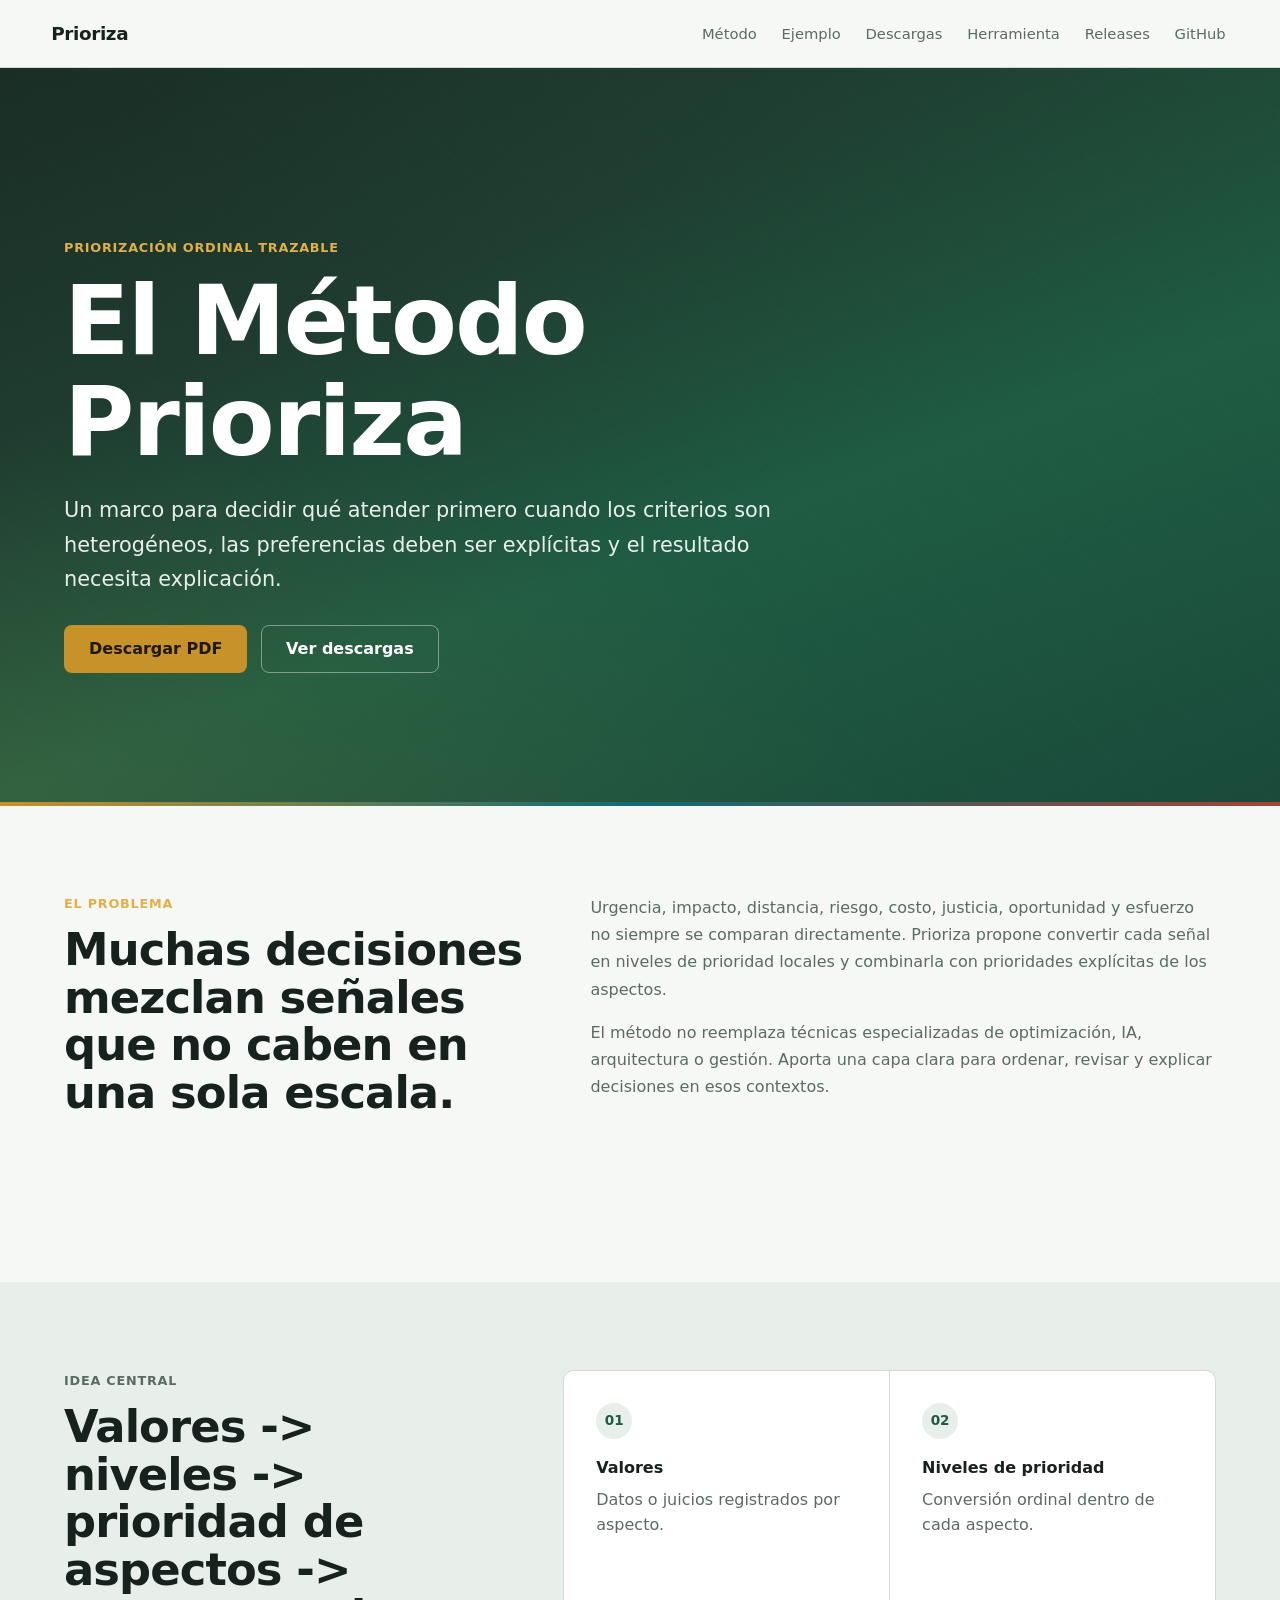
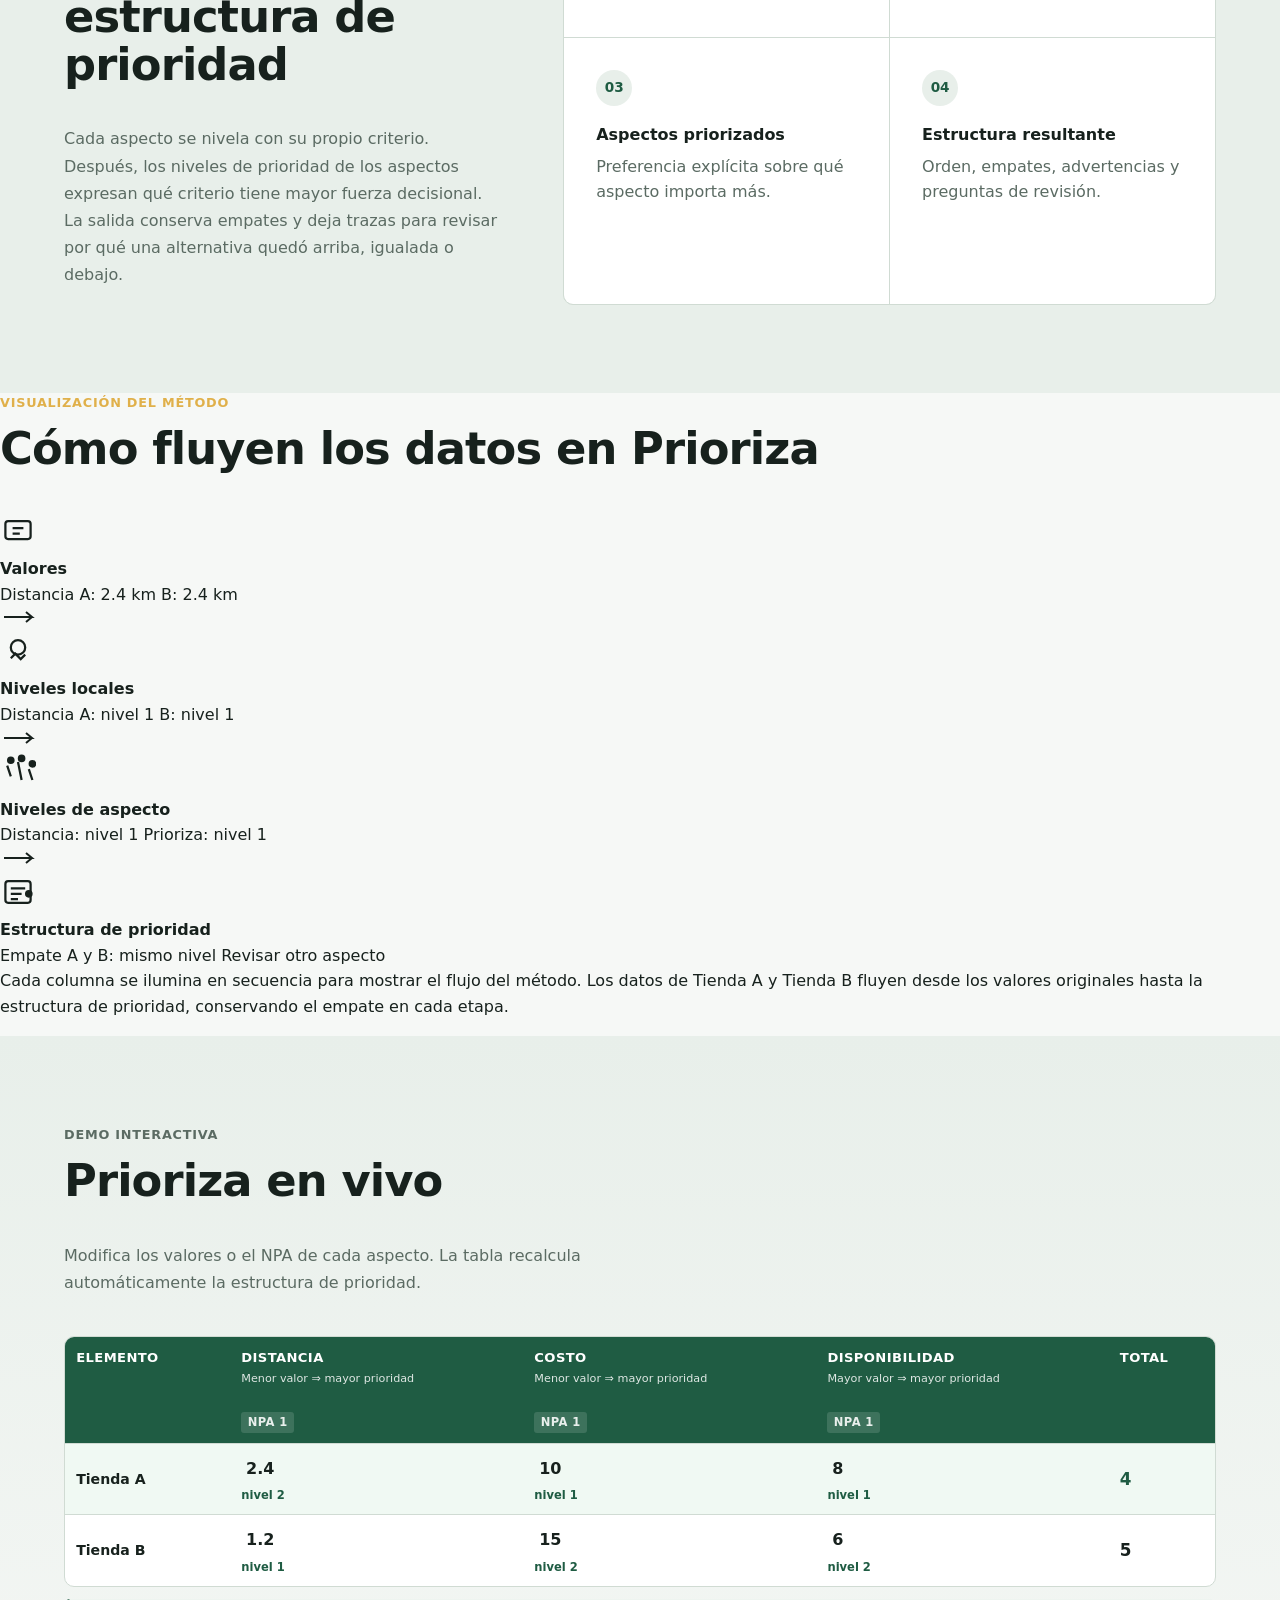
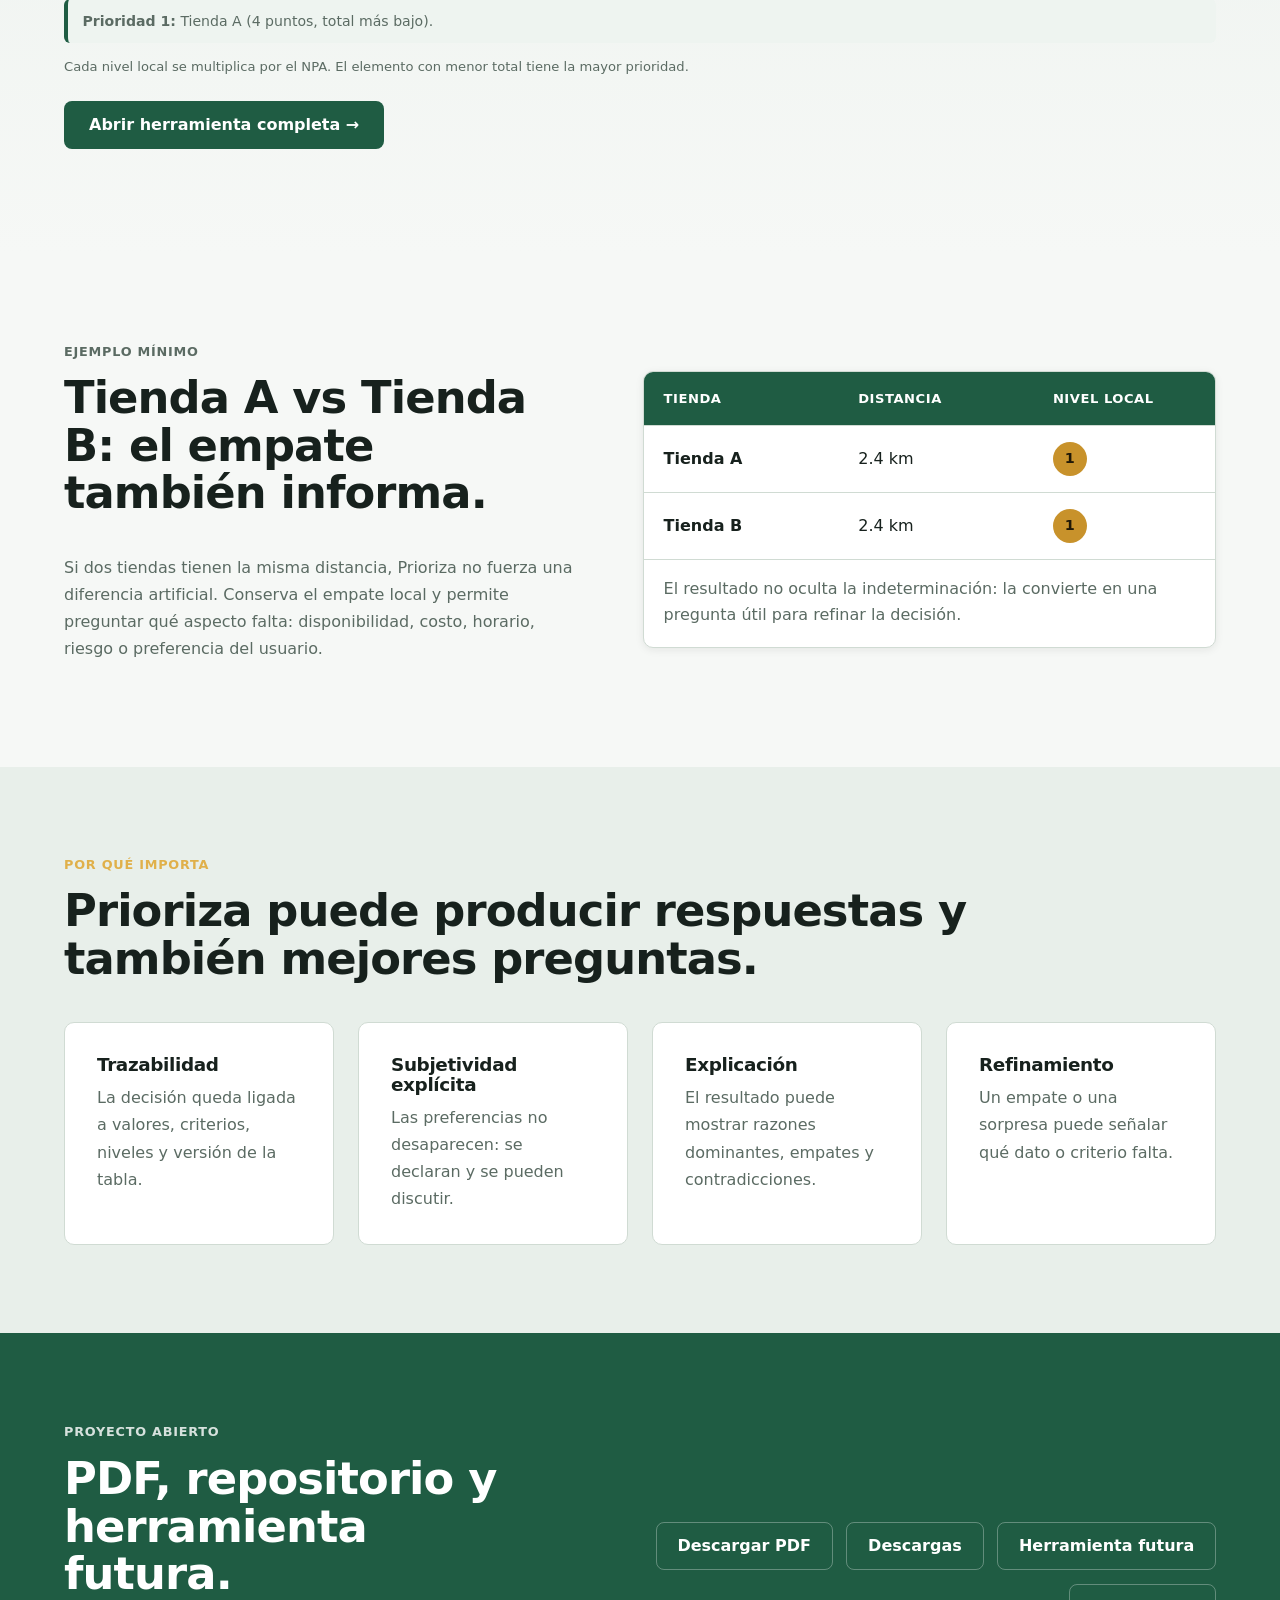
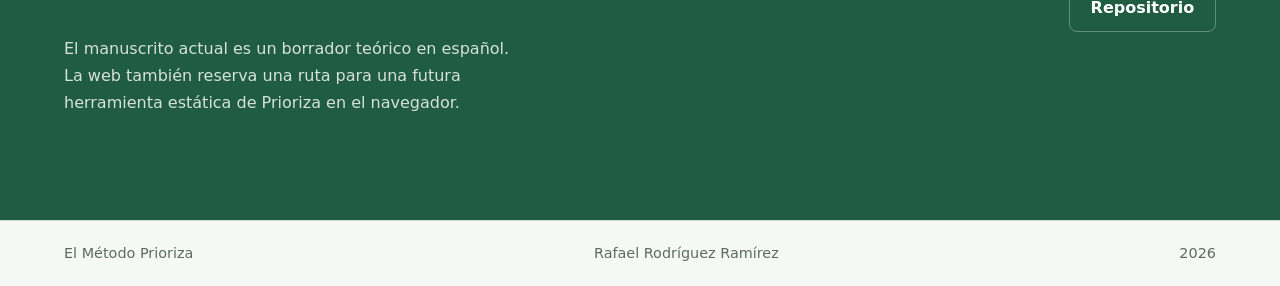
==== commit c6d190ff: "Add homepage interactive Prioriza demo (#34) - Extract shared calculation engine into docs/assets/js" ====
--- a/docs/index.html
+++ b/docs/index.html
@@ -10,6 +10,7 @@
     >
     <title>El Método Prioriza</title>
     <link rel="stylesheet" href="assets/css/styles.css">
+    <script src="assets/js/calculos.js"></script>
     <script src="assets/js/main.js" defer></script>
   </head>
   <body>
@@ -189,6 +190,21 @@
         </p>
       </section>
 
+      <section id="demo" class="home-demo">
+        <div class="section-heading reveal">
+          <p class="eyebrow">Demo interactiva</p>
+          <h2>Prioriza en vivo</h2>
+          <p>
+            Modifica los valores o el NPA de cada aspecto. La tabla recalcula
+            autom&aacute;ticamente la estructura de prioridad.
+          </p>
+        </div>
+        <div id="demo-app" class="demo-app reveal"></div>
+        <p class="demo-cta reveal">
+          <a href="tool/" class="button primary">Abrir herramienta completa &rarr;</a>
+        </p>
+      </section>
+
       <section id="ejemplo" class="example-section">
         <div class="example-copy reveal">
           <p class="eyebrow">Ejemplo mínimo</p>
@@ -267,6 +283,121 @@
       </section>
     </main>
 
+    <script>
+    (function () {
+      var C = PRIORIZA;
+      var demoData = {
+        aspects: [
+          { id: C.generateId(), name: "Distancia",  leveling: "min", aspectPriorityLevel: 1 },
+          { id: C.generateId(), name: "Costo",      leveling: "min", aspectPriorityLevel: 1 },
+          { id: C.generateId(), name: "Disponibilidad", leveling: "max", aspectPriorityLevel: 1 }
+        ],
+        elements: [
+          { id: C.generateId(), name: "Tienda A", values: {} },
+          { id: C.generateId(), name: "Tienda B", values: {} }
+        ]
+      };
+      demoData.aspects.forEach(function (a) {
+        demoData.elements.forEach(function (e) { e.values[a.id] = ""; });
+      });
+      demoData.elements[0].values = {};
+      demoData.elements[1].values = {};
+      demoData.aspects.forEach(function (a, i) {
+        demoData.elements[0].values[a.id] = i === 0 ? "2.4" : i === 1 ? "10" : "8";
+        demoData.elements[1].values[a.id] = i === 0 ? "1.2" : i === 1 ? "15" : "6";
+      });
+
+      var app = document.getElementById("demo-app");
+
+      function renderDemo() {
+        var levels = C.computeAllLevels(demoData);
+        var results = C.computeResults(demoData, levels);
+
+        var cols = ['<th class="de-elem">Elemento</th>'];
+        demoData.aspects.forEach(function (a) {
+          var fn = C.LEVELING_FNS[a.leveling] || C.LEVELING_FNS.min;
+          cols.push('<th class="de-aspect">' +
+            C.esc(a.name) +
+            '<br><span class="de-fn">' + fn.label + '</span>' +
+            '<br><span class="de-apl">NPA ' + a.aspectPriorityLevel + '</span></th>');
+        });
+        cols.push('<th class="de-total">Total</th>');
+
+        var headHtml = '<thead><tr>' + cols.join("") + '</tr></thead>';
+
+        var bodyHtml = '<tbody>';
+        results.forEach(function (r, idx) {
+          var rank = idx > 0 && r.total === results[idx - 1].total ? (results[idx - 2] && results[idx - 2].total === r.total ? "" : idx) : idx + 1;
+          var isP1 = rank === 1;
+          bodyHtml += '<tr class="' + (isP1 ? 'de-p1' : '') + '">';
+          bodyHtml += '<td class="de-elem-cell"><strong>' + C.esc(r.element.name) + '</strong></td>';
+
+          demoData.aspects.forEach(function (a) {
+            var c = r.contribs[a.id];
+            var rawStr = c.raw !== null ? C.esc(String(c.raw)) : "\u2014";
+            bodyHtml += '<td class="de-val-cell">' +
+              '<span class="de-raw">' + rawStr + '</span>' +
+              '<span class="de-level">nivel ' + c.localLevel + '</span>' +
+            '</td>';
+          });
+
+          bodyHtml += '<td class="de-total-cell"><strong>' + r.total + '</strong></td>';
+          bodyHtml += '</tr>';
+        });
+        bodyHtml += '</tbody>';
+
+        var topResults = results.filter(function (r) { return r.total === results[0].total; });
+        var tieHtml = topResults.length > 1
+          ? '<p class="de-tie"><strong>Empate:</strong> ' + topResults.map(function (r) { return C.esc(r.element.name); }).join(", ") + ' tienen el mismo total (' + topResults[0].total + ').</p>'
+          : '<p class="de-tie de-no-tie"><strong>Prioridad 1:</strong> ' + C.esc(results[0].element.name) + ' (' + results[0].total + ' puntos, total m\u00e1s bajo).</p>';
+
+        app.innerHTML =
+          '<div class="de-table-wrap">' +
+            '<table class="de-table">' + headHtml + bodyHtml + '</table>' +
+          '</div>' +
+          '<div class="de-summary">' + tieHtml + '</div>' +
+          '<p class="de-note">Cada nivel local se multiplica por el NPA. El elemento con menor total tiene la mayor prioridad.</p>';
+
+        app.querySelectorAll(".de-raw").forEach(function (el) {
+          el.addEventListener("dblclick", function () {
+            makeEditable(this, demoData, renderDemo);
+          });
+        });
+      }
+
+      function makeEditable(span, data, onchange) {
+        var td = span.parentNode;
+        var ths = td.parentNode.parentNode.querySelectorAll("thead th");
+        var colIdx = Array.prototype.indexOf.call(td.parentNode.children, td);
+        var rowIdx = Array.prototype.indexOf.call(td.parentNode.parentNode.children, td.parentNode);
+        var aspectIdx = colIdx - 1;
+        if (aspectIdx < 0 || aspectIdx >= data.aspects.length) return;
+        var aspect = data.aspects[aspectIdx];
+        var element = data.elements[rowIdx];
+        if (!element || !element.values) return;
+        var currentVal = element.values[aspect.id] || "";
+        var inp = document.createElement("input");
+        inp.type = "text";
+        inp.className = "de-inline-edit";
+        inp.value = currentVal;
+        inp.style.width = "50px";
+        span.replaceWith(inp);
+        inp.focus();
+        inp.select();
+        inp.addEventListener("blur", function () {
+          element.values[aspect.id] = inp.value;
+          onchange();
+        });
+        inp.addEventListener("keydown", function (e) {
+          if (e.key === "Enter") { inp.blur(); }
+          if (e.key === "Escape") { element.values[aspect.id] = currentVal; onchange(); }
+        });
+      }
+
+      renderDemo();
+    })();
+    </script>
+
     <footer class="site-footer">
       <span>El Método Prioriza</span>
       <span>Rafael Rodríguez Ramírez</span>
--- a/docs/assets/css/styles.css
+++ b/docs/assets/css/styles.css
@@ -554,6 +554,195 @@
   font-size: 0.92em;
 }
 
+/* ---- Homepage demo ---- */
+
+.home-demo {
+  padding: clamp(3rem, 7vw, 5.5rem) clamp(1rem, 5vw, 4rem);
+  background: linear-gradient(180deg, var(--band), var(--paper));
+}
+
+.home-demo .section-heading p {
+  max-width: 640px;
+  color: var(--muted);
+  line-height: 1.7;
+}
+
+.demo-app {
+  margin: 1.5rem 0;
+}
+
+.de-table-wrap {
+  overflow-x: auto;
+  border: 1px solid var(--line);
+  border-radius: var(--radius);
+  background: var(--surface);
+}
+
+.de-table {
+  width: 100%;
+  border-collapse: collapse;
+  font-size: 0.88rem;
+}
+
+.de-table th,
+.de-table td {
+  padding: 0.6rem 0.7rem;
+  text-align: left;
+  border-bottom: 1px solid var(--line);
+}
+
+.de-table th {
+  background: var(--forest);
+  color: var(--white);
+  font-weight: 700;
+  font-size: 0.82rem;
+  text-transform: uppercase;
+  letter-spacing: 0.03em;
+  vertical-align: top;
+}
+
+.de-table tbody tr:last-child td {
+  border-bottom: none;
+}
+
+.de-table tbody tr:hover {
+  background: rgba(31, 92, 67, 0.03);
+}
+
+.de-elem {
+  min-width: 110px;
+}
+
+.de-aspect {
+  min-width: 140px;
+  text-align: center;
+}
+
+.de-fn {
+  display: block;
+  font-weight: 400;
+  font-size: 0.7rem;
+  text-transform: none;
+  letter-spacing: 0;
+  opacity: 0.85;
+  margin-top: 0.15rem;
+}
+
+.de-apl {
+  display: inline-block;
+  margin-top: 0.15rem;
+  font-size: 0.72rem;
+  font-weight: 700;
+  opacity: 0.9;
+  background: rgba(255,255,255,0.15);
+  padding: 0.1rem 0.4rem;
+  border-radius: 3px;
+}
+
+.de-total {
+  min-width: 55px;
+  text-align: center;
+}
+
+.de-elem-cell {
+  font-weight: 600;
+}
+
+.de-val-cell {
+  text-align: center;
+  vertical-align: middle;
+}
+
+.de-raw {
+  display: block;
+  font-size: 1rem;
+  font-weight: 700;
+  color: var(--ink);
+  cursor: pointer;
+  padding: 0.15rem 0.3rem;
+  border-radius: 4px;
+  transition: background 0.15s;
+}
+
+.de-raw:hover {
+  background: var(--band);
+}
+
+.de-inline-edit {
+  padding: 0.2rem 0.3rem;
+  border: 2px solid var(--forest);
+  border-radius: 4px;
+  font-size: 1rem;
+  font-weight: 700;
+  text-align: center;
+  color: var(--ink);
+  background: var(--paper);
+  width: 56px;
+}
+
+.de-level {
+  display: block;
+  font-size: 0.72rem;
+  font-weight: 700;
+  color: var(--forest);
+  margin-top: 0.15rem;
+}
+
+.de-total-cell {
+  text-align: center;
+  font-weight: 800;
+  font-size: 1.05rem;
+  color: var(--ink);
+}
+
+.de-p1 td {
+  background: #f0f9f3;
+}
+
+.de-p1 .de-total-cell {
+  color: var(--forest);
+}
+
+.de-summary {
+  margin-top: 0.8rem;
+}
+
+.de-tie {
+  margin: 0;
+  padding: 0.65rem 0.9rem;
+  background: #fff8e6;
+  border-left: 4px solid var(--gold);
+  border-radius: 6px;
+  font-size: 0.88rem;
+  color: var(--muted);
+}
+
+.de-tie.de-no-tie {
+  background: #eef4f0;
+  border-left-color: var(--forest);
+}
+
+.de-note {
+  margin: 0.8rem 0 0;
+  font-size: 0.82rem;
+  color: var(--muted);
+}
+
+.demo-cta {
+  margin-top: 1.5rem;
+}
+
+.demo-cta .button.primary {
+  background: var(--forest);
+  color: var(--white);
+}
+
+.demo-cta .button.primary:hover {
+  background: var(--forest-light);
+}
+
+/* ---- Tool page ---- */
+
 .tool-page {
   background: linear-gradient(180deg, var(--paper), var(--band));
 }
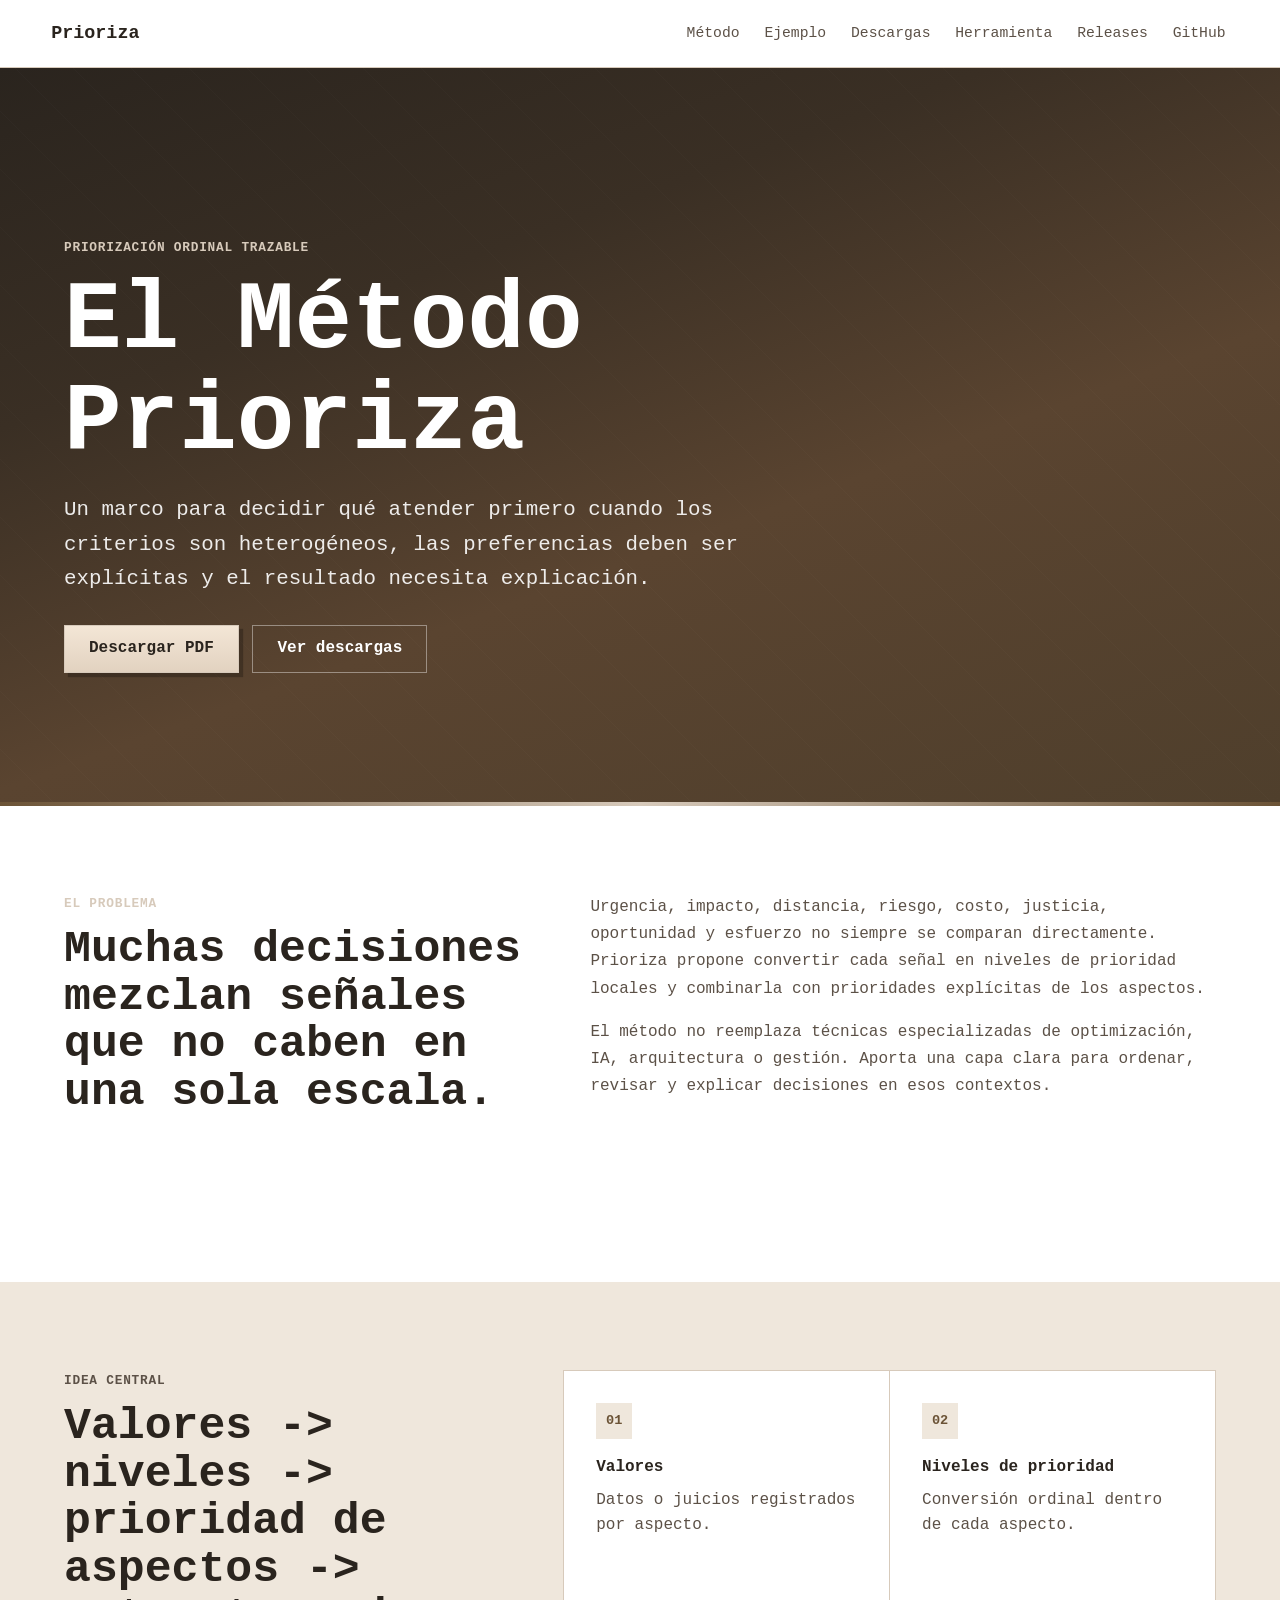
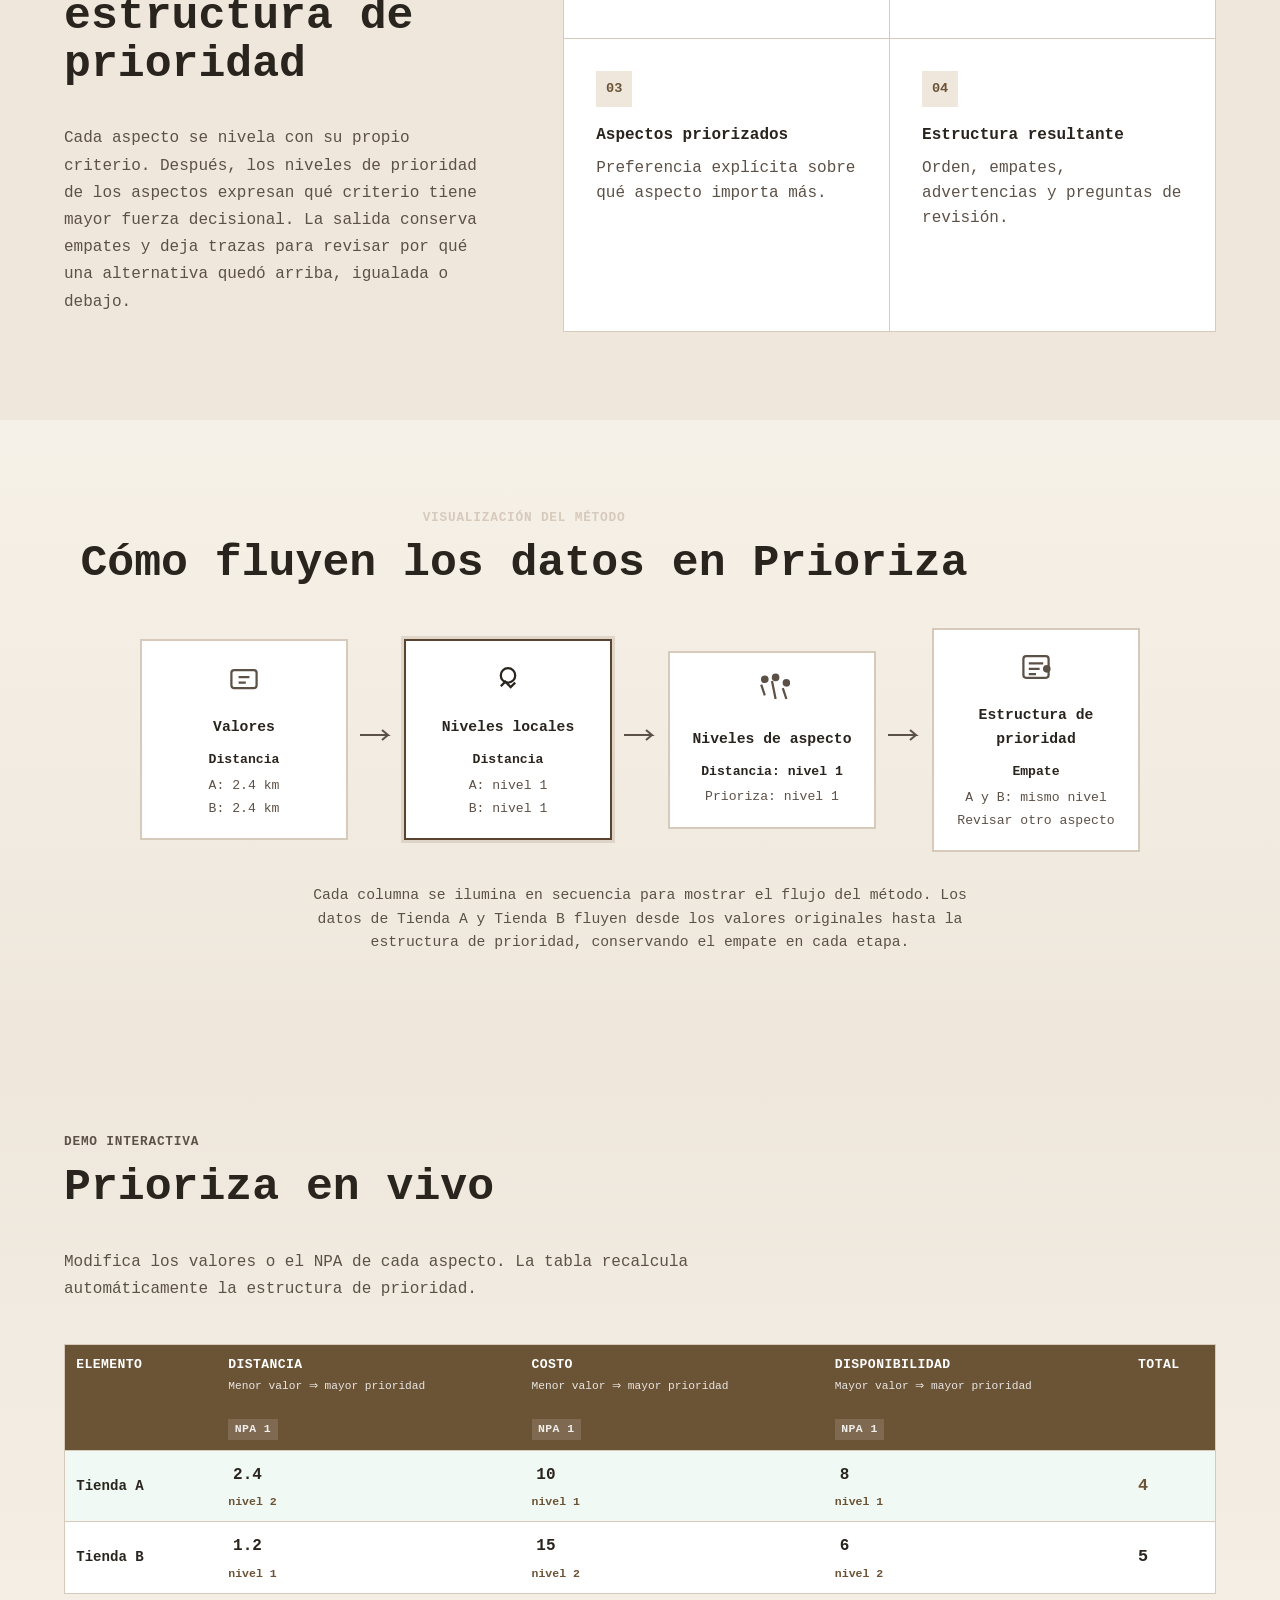
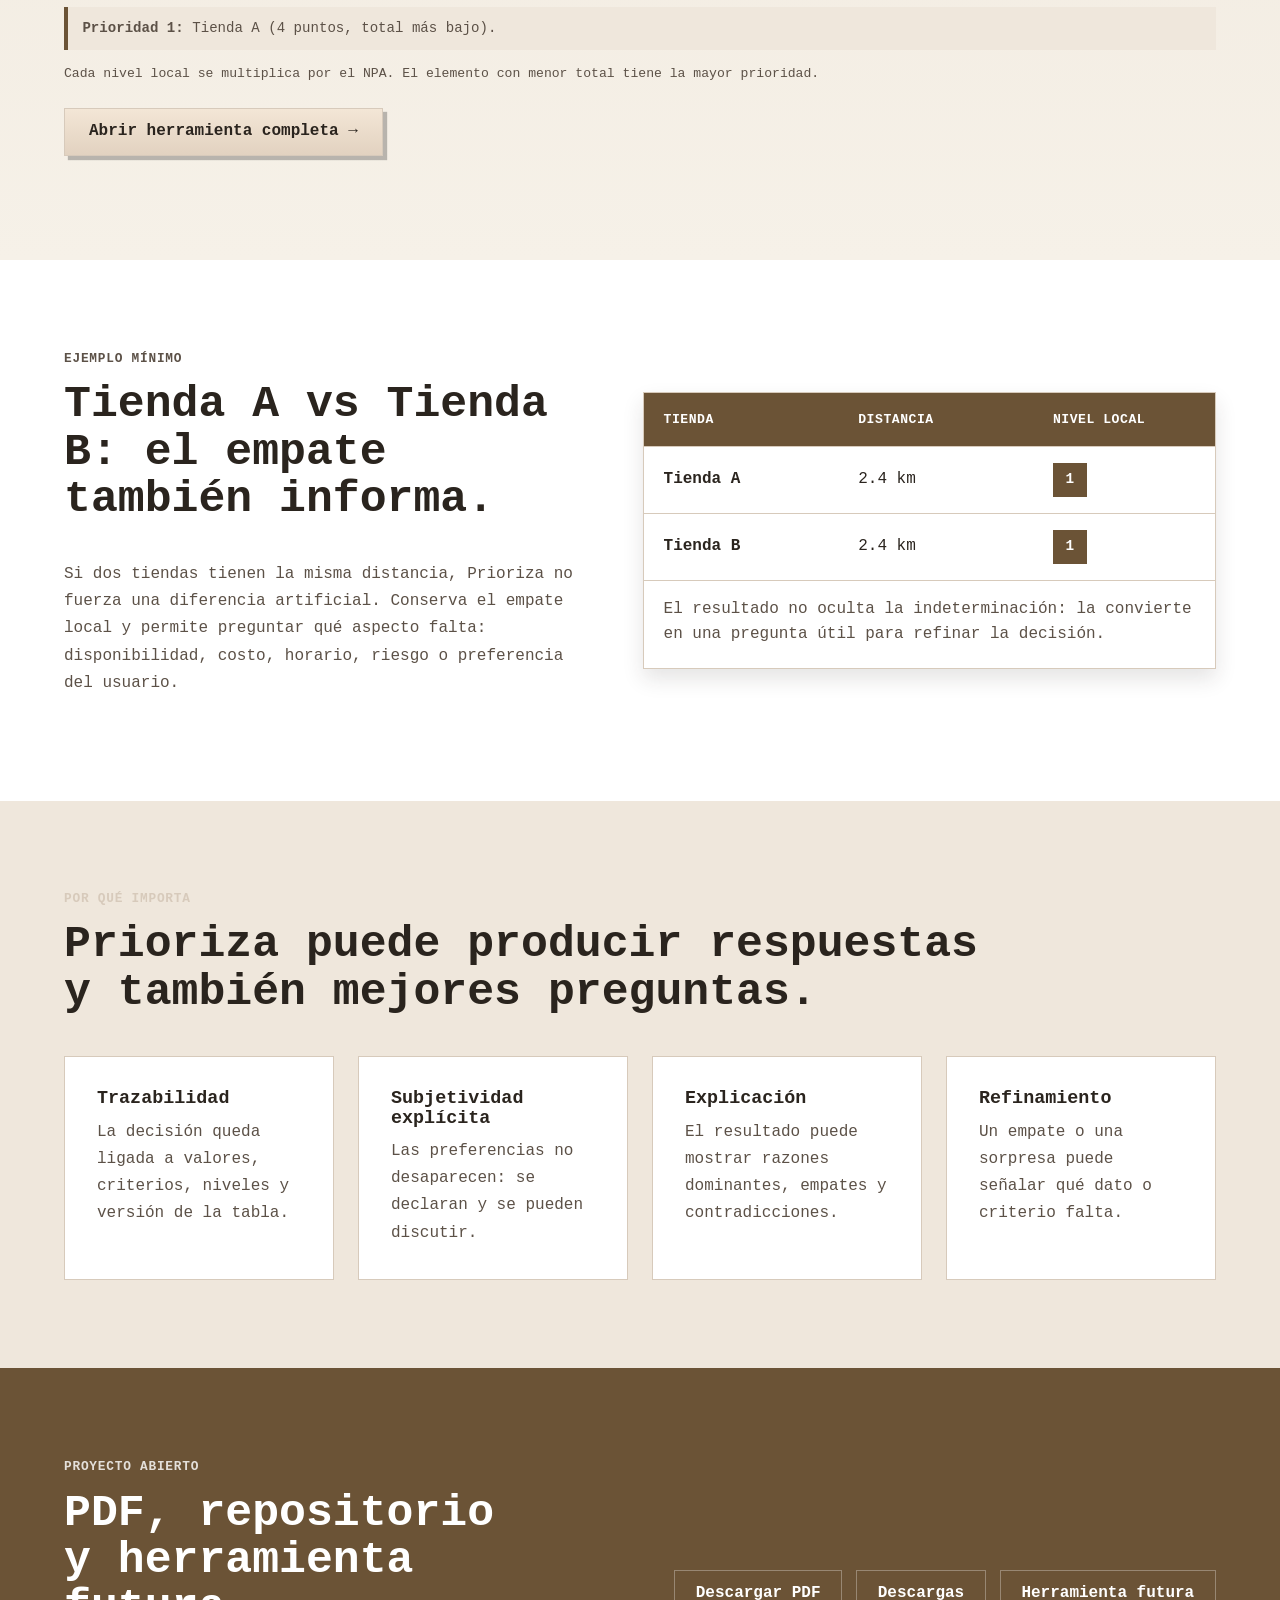
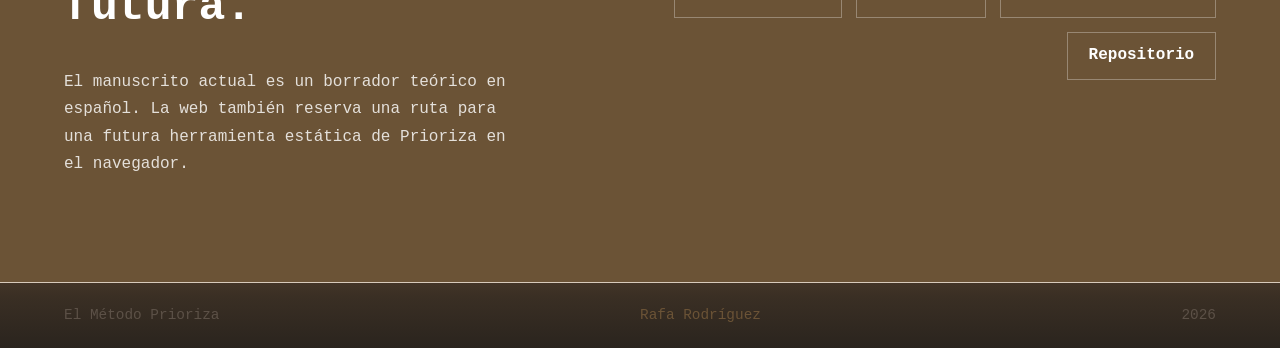
==== commit d1b89d88: "Add favicon, update footer name to Rafa Rodríguez with link to rafageist.com" ====
--- a/docs/index.html
+++ b/docs/index.html
@@ -9,6 +9,7 @@
       content="El Método Prioriza: marco de priorización ordinal por niveles de prioridad, trazabilidad y explicación."
     >
     <title>El Método Prioriza</title>
+    <link rel="icon" href="https://avatars.githubusercontent.com/u/25892480?v=4" type="image/x-icon">
     <link rel="stylesheet" href="assets/css/styles.css">
     <script src="assets/js/calculos.js"></script>
     <script src="assets/js/main.js" defer></script>
@@ -400,7 +401,7 @@
 
     <footer class="site-footer">
       <span>El Método Prioriza</span>
-      <span>Rafael Rodríguez Ramírez</span>
+      <a href="https://rafageist.com" target="_blank" rel="noopener">Rafa Rodríguez</a>
       <span id="current-year"></span>
     </footer>
   </body>
--- a/docs/assets/css/styles.css
+++ b/docs/assets/css/styles.css
@@ -1,21 +1,18 @@
 :root {
-  --ink: #17211d;
-  --muted: #5b6b63;
-  --paper: #f6f8f6;
-  --surface: #ffffff;
-  --band: #e8efea;
-  --line: #d0dbd3;
-  --forest: #1f5c43;
-  --forest-light: #2d7a5a;
-  --teal: #0f6b75;
-  --red: #a84235;
-  --gold: #c8922b;
-  --gold-light: #e0b04a;
+  --accent: #6b5336;
+  --text: #2a241e;
+  --muted: #5c5147;
+  --border: #d7cabb;
+  --panel: #ffffff;
+  --surface: rgba(255, 255, 255, 0.92);
+  --paper: #f6f1e8;
+  --band: #efe7dc;
+  --line: #d7cabb;
   --white: #ffffff;
-  --shadow-sm: 0 2px 8px rgba(21, 31, 27, 0.08);
-  --shadow-md: 0 8px 30px rgba(21, 31, 27, 0.1);
-  --shadow-lg: 0 18px 50px rgba(21, 31, 27, 0.13);
-  --radius: 10px;
+  --shadow-sm: 0 10px 20px rgba(42, 36, 30, 0.12);
+  --shadow-md: 4px 4px 1px rgba(0, 0, 0, 0.25);
+  --shadow-lg: 0 18px 50px rgba(42, 36, 30, 0.13);
+  --radius: 0;
 }
 
 * {
@@ -28,14 +25,21 @@
 
 body {
   margin: 0;
-  background: var(--paper);
-  color: var(--ink);
-  font-family: Inter, ui-sans-serif, system-ui, -apple-system, BlinkMacSystemFont, "Segoe UI", sans-serif;
+  background: linear-gradient(180deg, white 93%, #5a4430 98%, #3a2f24 99%, #2a241e 100%);
+  color: var(--text);
+  font-family: 'Courier New', Courier, monospace;
   line-height: 1.6;
+  min-height: 100vh;
+  overflow-x: hidden;
 }
 
 a {
-  color: inherit;
+  color: var(--accent);
+  text-decoration: none;
+}
+
+a:hover {
+  color: #4f3f2c;
 }
 
 img {
@@ -53,17 +57,16 @@
   gap: 1rem;
   min-height: 68px;
   padding: 0.75rem clamp(1rem, 4vw, 3.5rem);
-  background: rgba(246, 248, 246, 0.92);
-  border-bottom: 1px solid var(--line);
-  backdrop-filter: blur(14px);
+  background: #ffffff91;
+  border-bottom: 1px solid var(--border);
+  backdrop-filter: blur(10px);
 }
 
 .brand {
-  color: var(--ink);
-  font-weight: 820;
+  color: var(--text);
+  font-weight: 700;
   text-decoration: none;
   font-size: 1.15rem;
-  letter-spacing: -0.02em;
 }
 
 .site-nav {
@@ -82,7 +85,7 @@
 
 .site-nav a:hover,
 .site-nav a:focus-visible {
-  color: var(--forest);
+  color: var(--accent);
 }
 
 .nav-toggle {
@@ -90,8 +93,7 @@
   width: 42px;
   height: 42px;
   border: 1px solid var(--line);
-  border-radius: 8px;
-  background: var(--surface);
+  background: var(--panel);
   cursor: pointer;
   padding: 10px 8px;
 }
@@ -101,8 +103,7 @@
   width: 20px;
   height: 2.5px;
   margin: 4px auto;
-  background: var(--ink);
-  border-radius: 2px;
+  background: var(--text);
   transition: transform 0.2s;
 }
 
@@ -113,10 +114,7 @@
   min-height: min(82vh, 800px);
   padding: clamp(5rem, 13vh, 8rem) clamp(1rem, 5vw, 4rem) clamp(3rem, 9vh, 5rem);
   overflow: hidden;
-  background:
-    radial-gradient(ellipse 90% 60% at 100% 0%, rgba(31, 92, 67, 0.25), transparent),
-    radial-gradient(ellipse 70% 50% at 0% 100%, rgba(200, 146, 43, 0.12), transparent),
-    linear-gradient(160deg, #1a2e25 0%, #1f3b2f 30%, #1f5c43 60%, #1a4a3a 100%);
+  background: linear-gradient(160deg, #2a241e 0%, #3a2f24 30%, #5a4430 60%, #4f3f2c 100%);
   color: var(--white);
 }
 
@@ -140,7 +138,7 @@
   position: absolute;
   inset: auto 0 0;
   height: 4px;
-  background: linear-gradient(90deg, var(--gold), var(--teal), var(--red));
+  background: linear-gradient(90deg, #6b5336, #d7cabb, #6b5336);
 }
 
 .hero-content {
@@ -151,9 +149,9 @@
 
 .eyebrow {
   margin: 0 0 0.75rem;
-  color: var(--gold-light);
+  color: #d7cabb;
   font-size: 0.8rem;
-  font-weight: 800;
+  font-weight: 700;
   letter-spacing: 0.06em;
   text-transform: uppercase;
 }
@@ -168,7 +166,6 @@
 h1,
 h2,
 h3 {
-  letter-spacing: -0.02em;
   line-height: 1.06;
 }
 
@@ -176,17 +173,17 @@
   max-width: 860px;
   margin-bottom: 1.2rem;
   font-size: clamp(2.8rem, 7.5vw, 6rem);
-  font-weight: 850;
+  font-weight: 700;
 }
 
 h2 {
   font-size: clamp(1.6rem, 3.8vw, 2.8rem);
-  font-weight: 790;
+  font-weight: 700;
 }
 
 h3 {
   font-size: 1.15rem;
-  font-weight: 760;
+  font-weight: 700;
 }
 
 .lead {
@@ -215,8 +212,7 @@
   min-height: 48px;
   padding: 0.75rem 1.5rem;
   border: 1px solid transparent;
-  border-radius: 8px;
-  font-weight: 750;
+  font-weight: 700;
   text-decoration: none;
   line-height: 1.2;
   transition: transform 0.15s, box-shadow 0.2s, background 0.2s;
@@ -224,16 +220,18 @@
 
 .button:hover {
   transform: translateY(-1px);
-  box-shadow: var(--shadow-md);
+  box-shadow: var(--shadow-sm);
 }
 
 .button.primary {
-  background: var(--gold);
-  color: #1f1807;
+  background: linear-gradient(180deg, #f3e6d6, #e2d2c0);
+  color: var(--text);
+  border-color: var(--border);
+  box-shadow: 4px 4px 1px rgba(0, 0, 0, 0.25);
 }
 
 .button.primary:hover {
-  background: var(--gold-light);
+  border-color: #b59d82;
 }
 
 .button.secondary {
@@ -296,19 +294,18 @@
   padding: 0;
   overflow: hidden;
   border: 1px solid var(--line);
-  border-radius: var(--radius);
   background: var(--line);
   list-style: none;
 }
 
 .flow-steps li {
-  background: var(--surface);
+  background: var(--panel);
   padding: clamp(1.2rem, 3vw, 2rem);
   transition: box-shadow 0.2s;
 }
 
 .flow-steps li:hover {
-  box-shadow: inset 0 0 0 2px var(--forest-light);
+  box-shadow: inset 0 0 0 2px var(--accent);
   position: relative;
   z-index: 1;
 }
@@ -320,10 +317,9 @@
   width: 36px;
   height: 36px;
   margin-bottom: 1rem;
-  border-radius: 50%;
   background: var(--band);
-  color: var(--forest);
-  font-weight: 820;
+  color: var(--accent);
+  font-weight: 700;
   font-size: 0.85rem;
 }
 
@@ -348,8 +344,7 @@
 .comparison {
   overflow: hidden;
   border: 1px solid var(--line);
-  border-radius: var(--radius);
-  background: var(--surface);
+  background: var(--panel);
   box-shadow: var(--shadow-sm);
   transition: box-shadow 0.3s;
 }
@@ -368,10 +363,10 @@
 }
 
 .store-row.header {
-  background: var(--forest);
+  background: var(--accent);
   color: var(--white);
   font-size: 0.82rem;
-  font-weight: 800;
+  font-weight: 700;
   text-transform: uppercase;
   letter-spacing: 0.04em;
 }
@@ -382,10 +377,9 @@
   justify-content: center;
   width: 34px;
   height: 34px;
-  border-radius: 50%;
-  background: var(--gold);
-  color: #1f1807;
-  font-weight: 820;
+  background: var(--accent);
+  color: var(--white);
+  font-weight: 700;
   font-size: 0.9rem;
 }
 
@@ -412,16 +406,15 @@
 }
 
 .feature {
-  background: var(--surface);
+  background: var(--panel);
   padding: clamp(1.3rem, 3vw, 2rem);
   border: 1px solid var(--line);
-  border-radius: var(--radius);
   transition: transform 0.2s, box-shadow 0.2s;
 }
 
 .feature:hover {
   transform: translateY(-3px);
-  box-shadow: var(--shadow-md);
+  box-shadow: var(--shadow-sm);
 }
 
 .feature h3 {
@@ -437,7 +430,7 @@
   grid-template-columns: minmax(0, 0.85fr) minmax(280px, 1.15fr);
   gap: clamp(1.5rem, 5vw, 4rem);
   align-items: center;
-  background: var(--forest);
+  background: var(--accent);
   color: var(--white);
 }
 
@@ -463,8 +456,7 @@
   min-height: 48px;
   padding: 0.75rem 1.3rem;
   border: 1px solid rgba(255, 255, 255, 0.3);
-  border-radius: 8px;
-  font-weight: 750;
+  font-weight: 700;
   text-decoration: none;
   line-height: 1.2;
   transition: background 0.2s, border-color 0.2s;
@@ -497,7 +489,7 @@
 }
 
 .subpage h1 {
-  color: var(--ink);
+  color: var(--text);
 }
 
 .download-grid {
@@ -512,15 +504,14 @@
   align-items: flex-start;
   gap: 1rem;
   padding: clamp(1.3rem, 3vw, 2rem);
-  background: var(--surface);
+  background: var(--panel);
   border: 1px solid var(--line);
-  border-radius: var(--radius);
   transition: transform 0.2s, box-shadow 0.2s;
 }
 
 .download-item:hover {
   transform: translateY(-3px);
-  box-shadow: var(--shadow-md);
+  box-shadow: var(--shadow-sm);
 }
 
 .download-item p {
@@ -539,17 +530,17 @@
 }
 
 .download-item .button.secondary {
-  background: var(--forest);
+  background: var(--accent);
   color: var(--white);
   border-color: transparent;
 }
 
 .download-item .button.secondary:hover {
-  background: var(--forest-light);
+  background: #4f3f2c;
 }
 
 code {
-  color: var(--red);
+  color: var(--accent);
   white-space: normal;
   font-size: 0.92em;
 }
@@ -574,8 +565,7 @@
 .de-table-wrap {
   overflow-x: auto;
   border: 1px solid var(--line);
-  border-radius: var(--radius);
-  background: var(--surface);
+  background: var(--panel);
 }
 
 .de-table {
@@ -592,7 +582,7 @@
 }
 
 .de-table th {
-  background: var(--forest);
+  background: var(--accent);
   color: var(--white);
   font-weight: 700;
   font-size: 0.82rem;
@@ -606,7 +596,7 @@
 }
 
 .de-table tbody tr:hover {
-  background: rgba(31, 92, 67, 0.03);
+  background: rgba(107, 83, 54, 0.03);
 }
 
 .de-elem {
@@ -636,7 +626,6 @@
   opacity: 0.9;
   background: rgba(255,255,255,0.15);
   padding: 0.1rem 0.4rem;
-  border-radius: 3px;
 }
 
 .de-total {
@@ -657,10 +646,9 @@
   display: block;
   font-size: 1rem;
   font-weight: 700;
-  color: var(--ink);
+  color: var(--text);
   cursor: pointer;
   padding: 0.15rem 0.3rem;
-  border-radius: 4px;
   transition: background 0.15s;
 }
 
@@ -670,21 +658,21 @@
 
 .de-inline-edit {
   padding: 0.2rem 0.3rem;
-  border: 2px solid var(--forest);
-  border-radius: 4px;
+  border: 2px solid var(--accent);
   font-size: 1rem;
   font-weight: 700;
   text-align: center;
-  color: var(--ink);
+  color: var(--text);
   background: var(--paper);
   width: 56px;
+  font-family: 'Courier New', Courier, monospace;
 }
 
 .de-level {
   display: block;
   font-size: 0.72rem;
   font-weight: 700;
-  color: var(--forest);
+  color: var(--accent);
   margin-top: 0.15rem;
 }
 
@@ -692,7 +680,7 @@
   text-align: center;
   font-weight: 800;
   font-size: 1.05rem;
-  color: var(--ink);
+  color: var(--text);
 }
 
 .de-p1 td {
@@ -700,7 +688,7 @@
 }
 
 .de-p1 .de-total-cell {
-  color: var(--forest);
+  color: var(--accent);
 }
 
 .de-summary {
@@ -711,15 +699,14 @@
   margin: 0;
   padding: 0.65rem 0.9rem;
   background: #fff8e6;
-  border-left: 4px solid var(--gold);
-  border-radius: 6px;
+  border-left: 4px solid var(--accent);
   font-size: 0.88rem;
   color: var(--muted);
 }
 
 .de-tie.de-no-tie {
-  background: #eef4f0;
-  border-left-color: var(--forest);
+  background: var(--band);
+  border-left-color: var(--accent);
 }
 
 .de-note {
@@ -733,12 +720,14 @@
 }
 
 .demo-cta .button.primary {
-  background: var(--forest);
-  color: var(--white);
+  background: linear-gradient(180deg, #f3e6d6, #e2d2c0);
+  color: var(--text);
+  border-color: var(--border);
+  box-shadow: 4px 4px 1px rgba(0, 0, 0, 0.25);
 }
 
 .demo-cta .button.primary:hover {
-  background: var(--forest-light);
+  border-color: #b59d82;
 }
 
 /* ---- Tool page ---- */
@@ -750,9 +739,8 @@
 .tool-placeholder {
   max-width: 760px;
   padding: clamp(1.3rem, 3vw, 2rem);
-  background: var(--surface);
+  background: var(--panel);
   border: 1px solid var(--line);
-  border-radius: var(--radius);
   box-shadow: var(--shadow-sm);
 }
 
@@ -778,6 +766,7 @@
   html {
     scroll-behavior: auto;
   }
+}
 
 .visual-section {
   padding: clamp(3rem, 7vw, 5.5rem) clamp(1rem, 5vw, 4rem);
@@ -803,27 +792,26 @@
   padding: 1.2rem 0.8rem;
   min-width: 150px;
   flex: 1;
-  background: var(--surface);
+  background: var(--panel);
   border: 2px solid var(--line);
-  border-radius: var(--radius);
   transition: border-color 0.6s, box-shadow 0.6s, transform 0.3s;
 }
 
 .pipe-stage:hover {
-  border-color: var(--forest-light);
+  border-color: var(--accent);
   box-shadow: var(--shadow-sm);
   transform: translateY(-2px);
 }
 
 .pipe-stage.active {
-  border-color: var(--gold);
-  box-shadow: 0 0 0 3px rgba(200, 146, 43, 0.15);
-}
-
-.pipe-stage[data-stage="1"].active { border-color: var(--teal); }
-.pipe-stage[data-stage="2"].active { border-color: var(--forest); }
-.pipe-stage[data-stage="3"].active { border-color: var(--gold); }
-.pipe-stage[data-stage="4"].active { border-color: var(--red); }
+  border-color: var(--accent);
+  box-shadow: 0 0 0 3px rgba(107, 83, 54, 0.15);
+}
+
+.pipe-stage[data-stage="1"].active { border-color: var(--accent); }
+.pipe-stage[data-stage="2"].active { border-color: #5a4430; }
+.pipe-stage[data-stage="3"].active { border-color: var(--accent); }
+.pipe-stage[data-stage="4"].active { border-color: #4f3f2c; }
 
 .pipe-icon {
   color: var(--muted);
@@ -831,12 +819,12 @@
 }
 
 .pipe-stage.active .pipe-icon {
-  color: var(--ink);
+  color: var(--text);
 }
 
 .pipe-stage strong {
   font-size: 0.92rem;
-  color: var(--ink);
+  color: var(--text);
 }
 
 .pipe-data {
@@ -850,7 +838,7 @@
 
 .pipe-label {
   font-weight: 700;
-  color: var(--ink);
+  color: var(--text);
   margin-bottom: 0.15rem;
 }
 
@@ -899,7 +887,8 @@
   }
 }
 
-.reveal {
+@media (prefers-reduced-motion: reduce) {
+  .reveal {
     transform: none;
     opacity: 1;
     transition: none;
@@ -936,8 +925,7 @@
     gap: 0;
     overflow: hidden;
     border: 1px solid var(--line);
-    border-radius: var(--radius);
-    background: var(--surface);
+    background: var(--panel);
     box-shadow: var(--shadow-lg);
   }
 
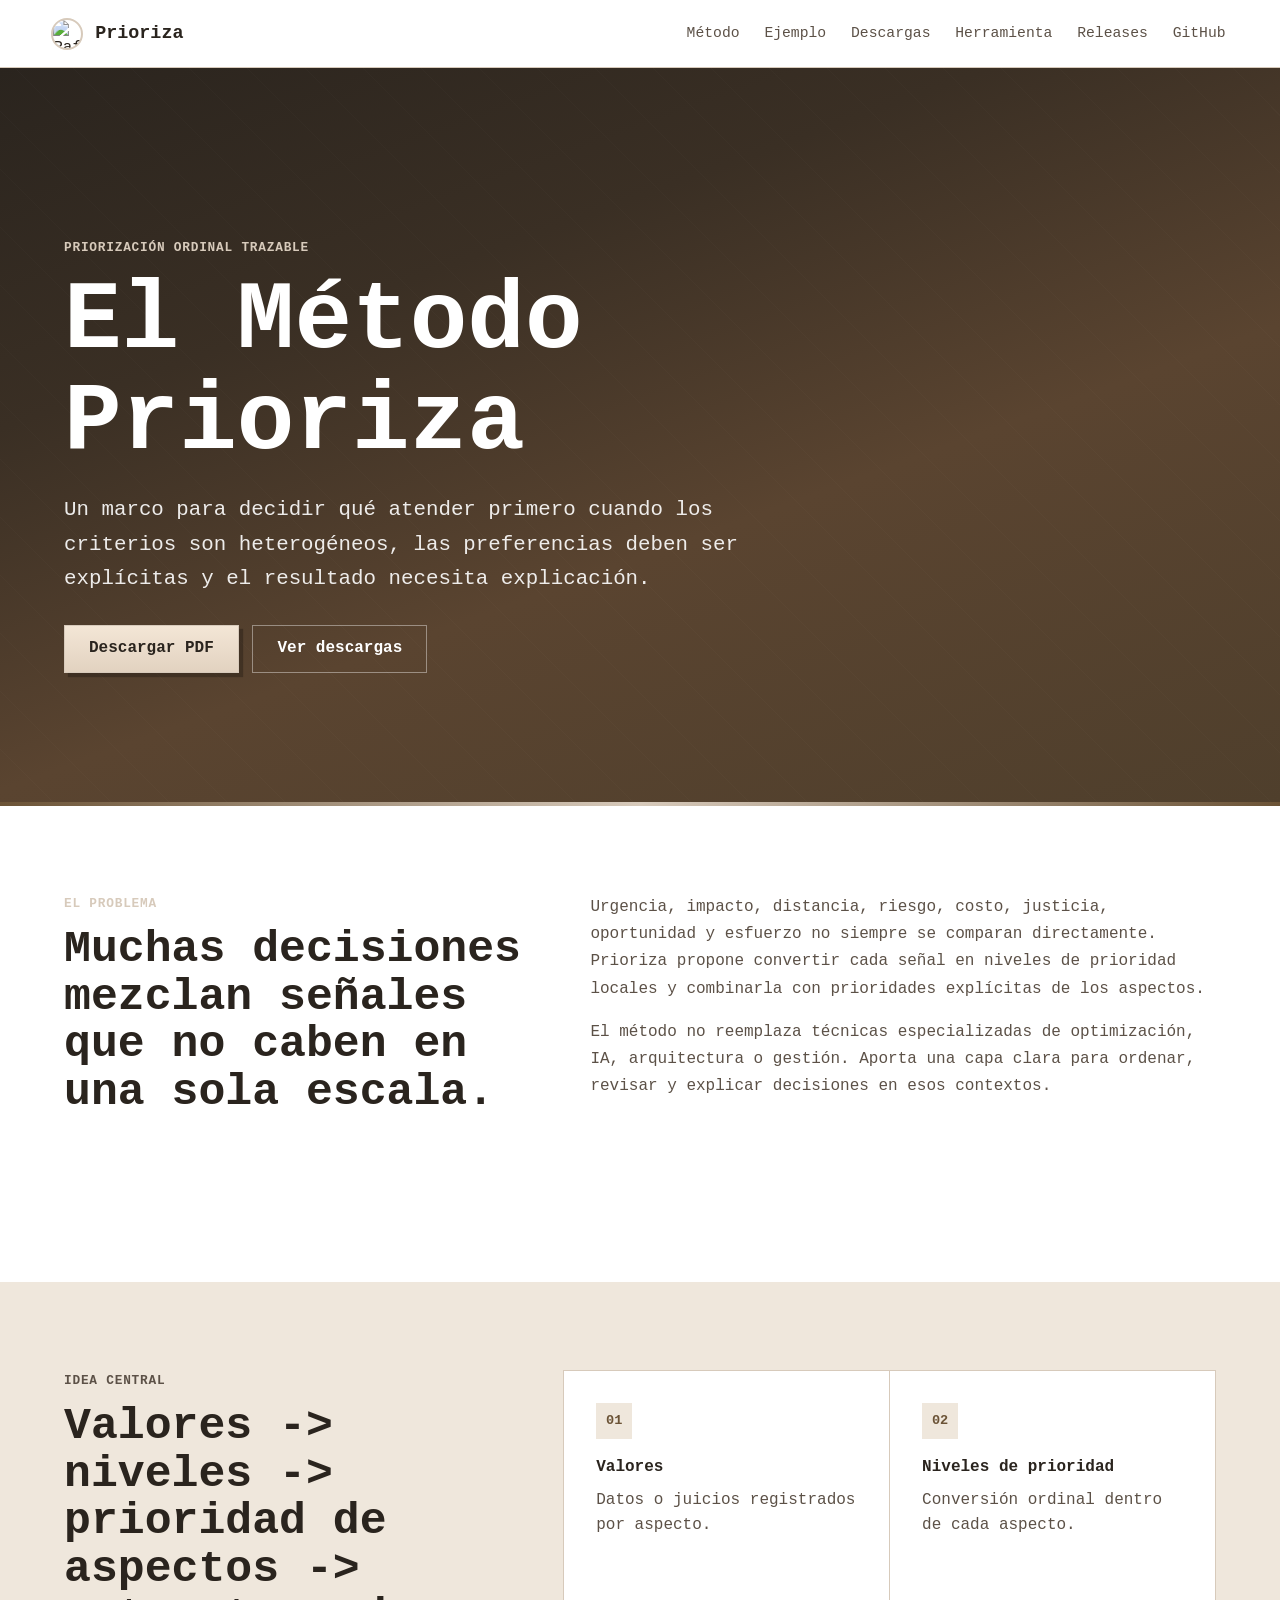
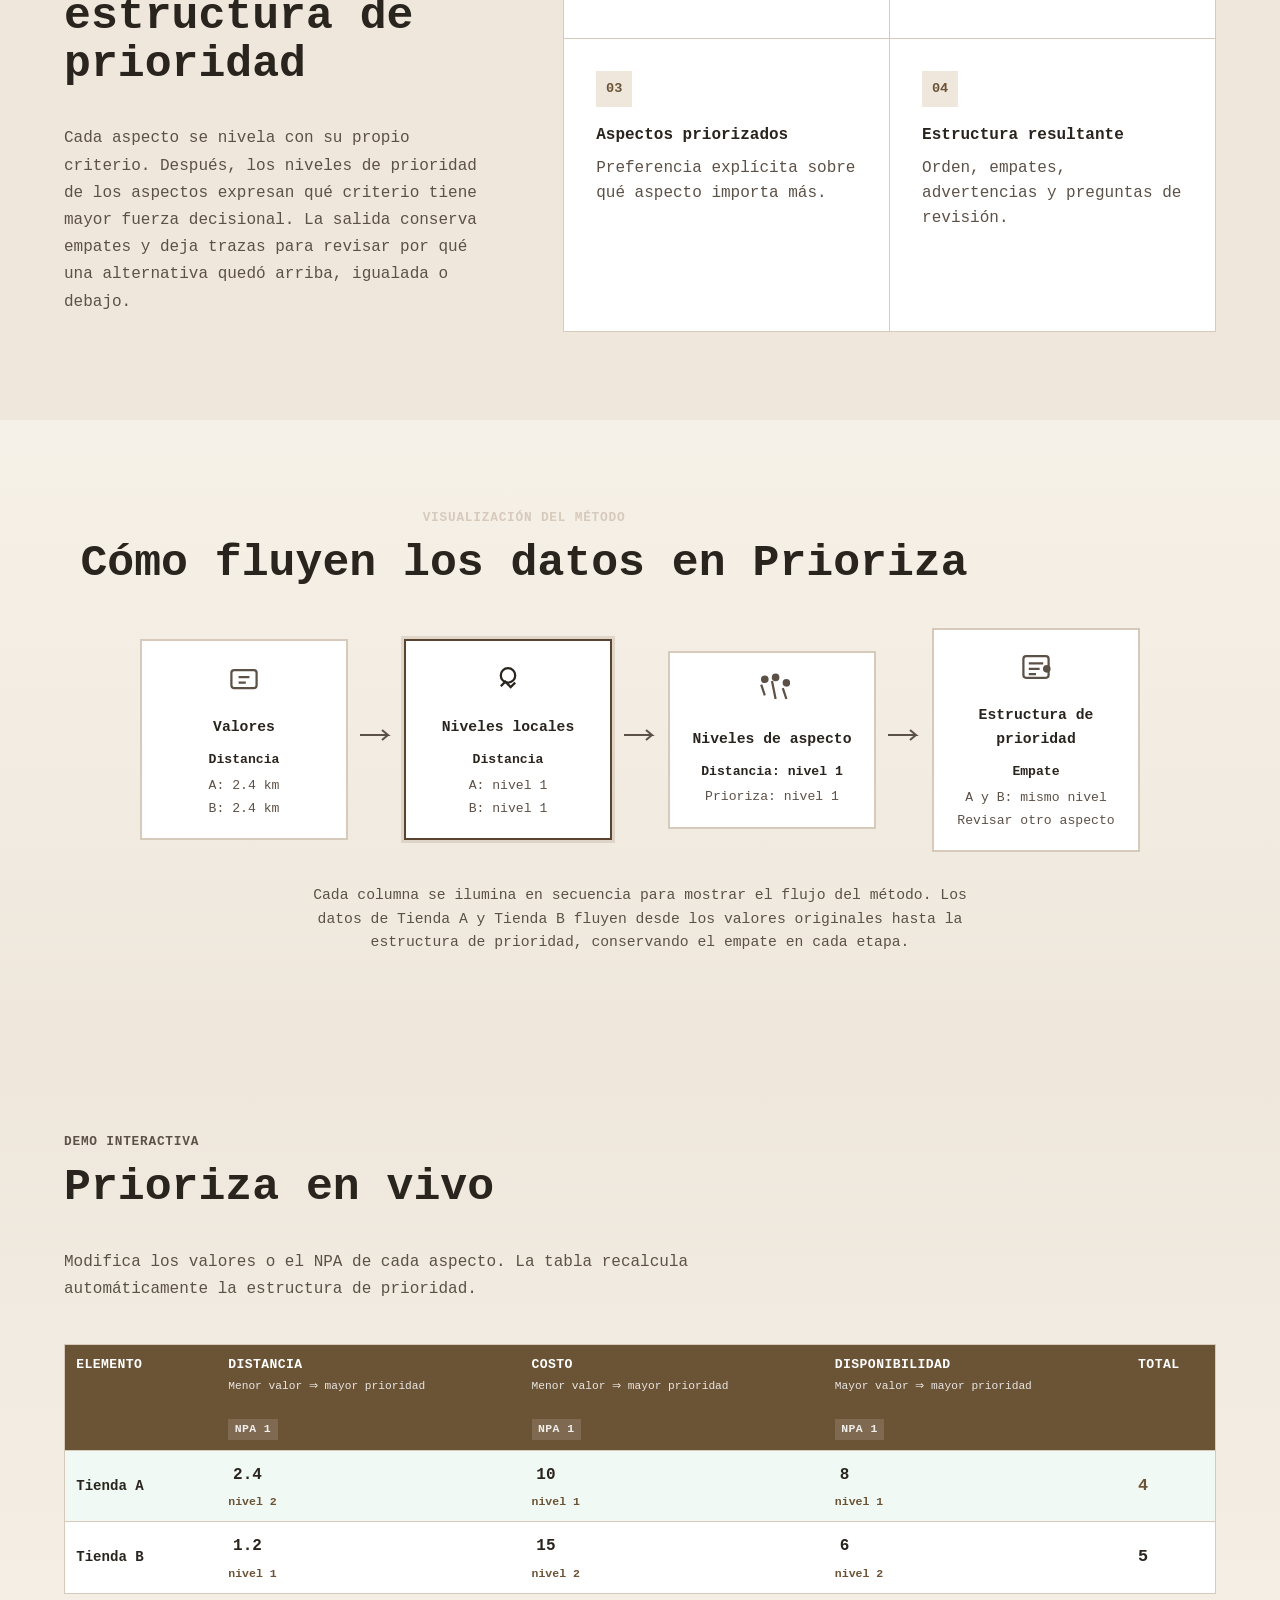
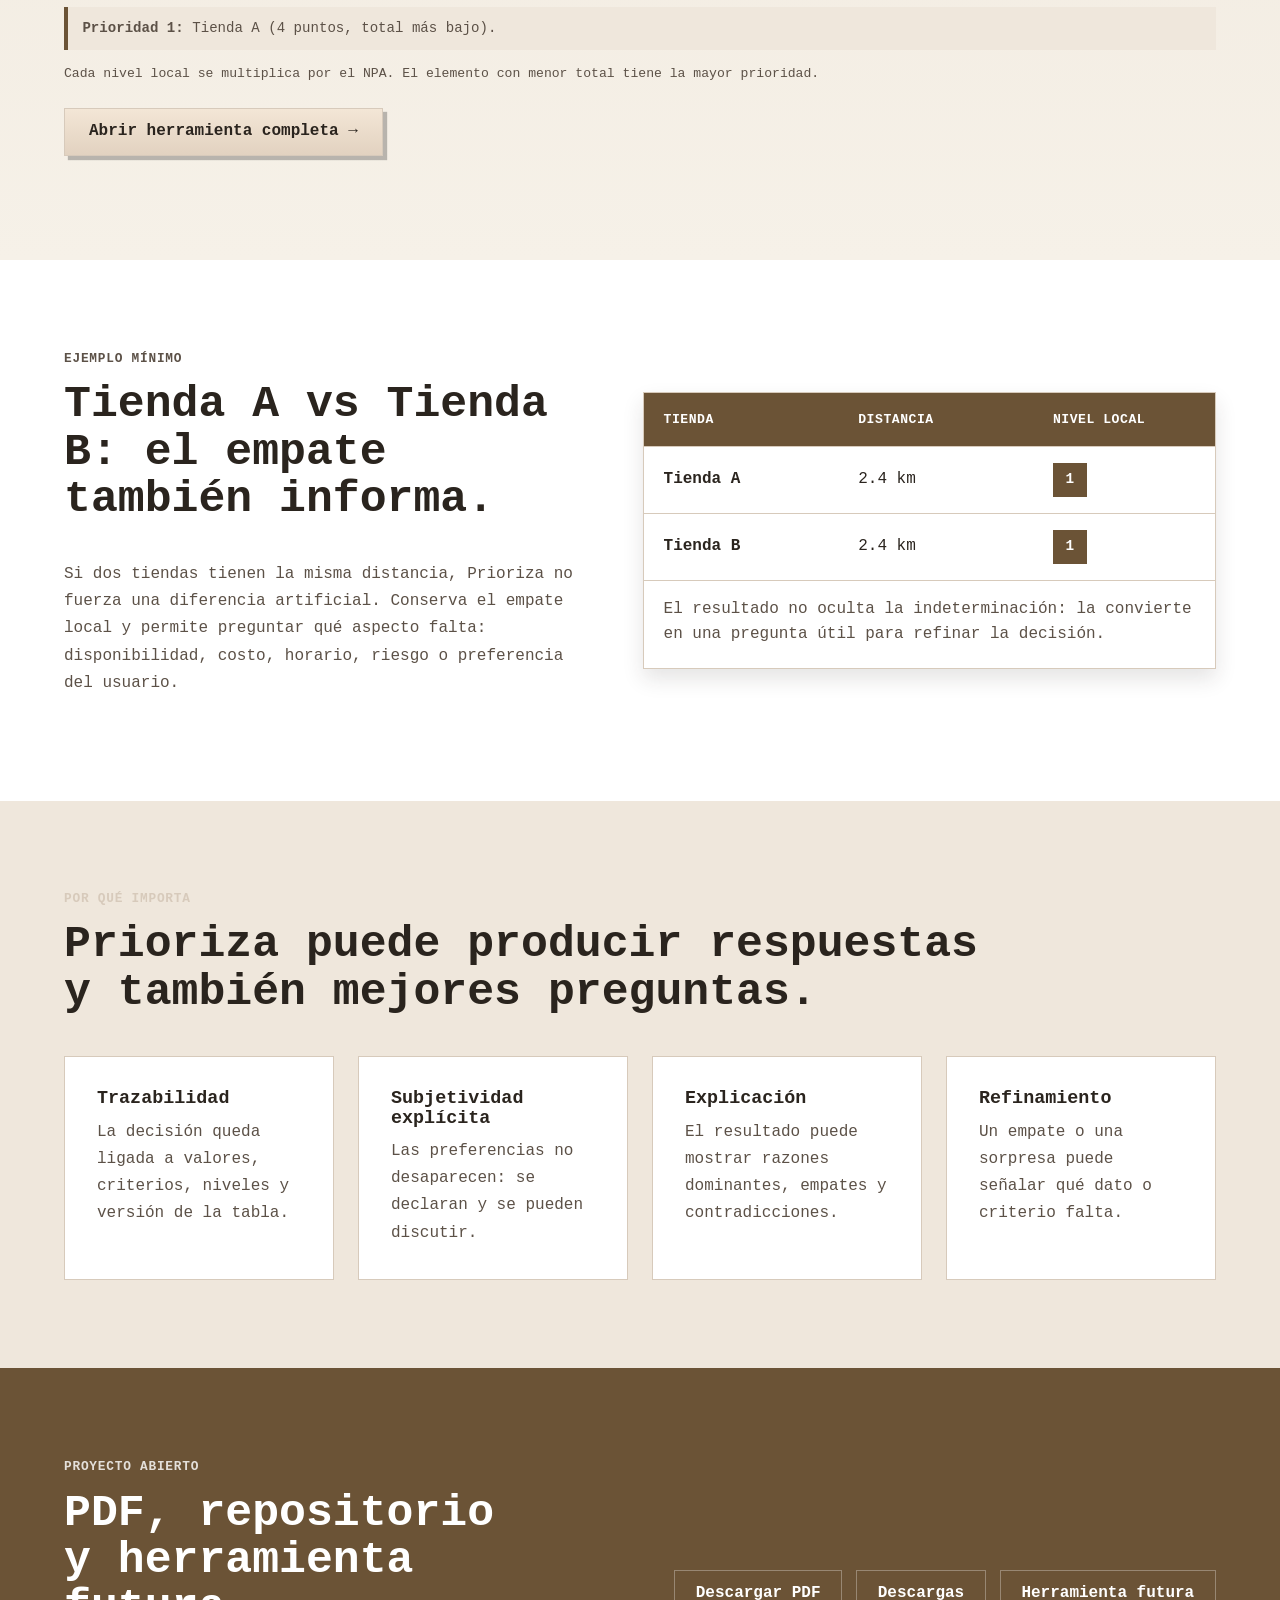
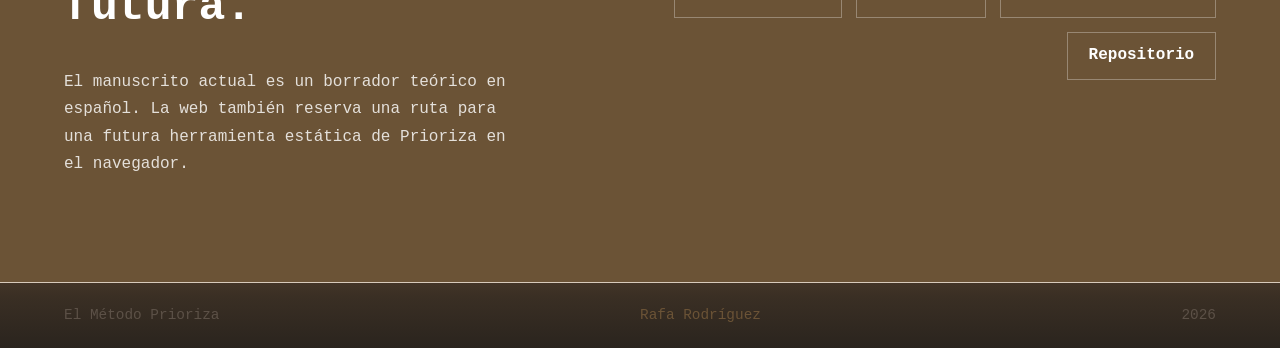
==== commit 10149416: "Add avatar in header next to Prioriza brand" ====
--- a/docs/index.html
+++ b/docs/index.html
@@ -16,7 +16,10 @@
   </head>
   <body>
     <header class="site-header">
-      <a class="brand" href="./" aria-label="Inicio">Prioriza</a>
+      <div class="header-left">
+        <img src="https://avatars.githubusercontent.com/u/25892480?v=4&s=64" alt="Rafa Rodríguez" class="header-avatar" width="32" height="32">
+        <a class="brand" href="./" aria-label="Inicio">Prioriza</a>
+      </div>
       <button class="nav-toggle" type="button" aria-expanded="false" aria-controls="site-nav">
         <span></span>
         <span></span>
--- a/docs/assets/css/styles.css
+++ b/docs/assets/css/styles.css
@@ -62,6 +62,23 @@
   backdrop-filter: blur(10px);
 }
 
+.header-left {
+  display: flex;
+  align-items: center;
+  gap: 12px;
+  min-width: 0;
+  flex: 1;
+}
+
+.header-avatar {
+  width: 32px;
+  height: 32px;
+  border-radius: 50%;
+  object-fit: cover;
+  border: 2px solid var(--border);
+  flex-shrink: 0;
+}
+
 .brand {
   color: var(--text);
   font-weight: 700;
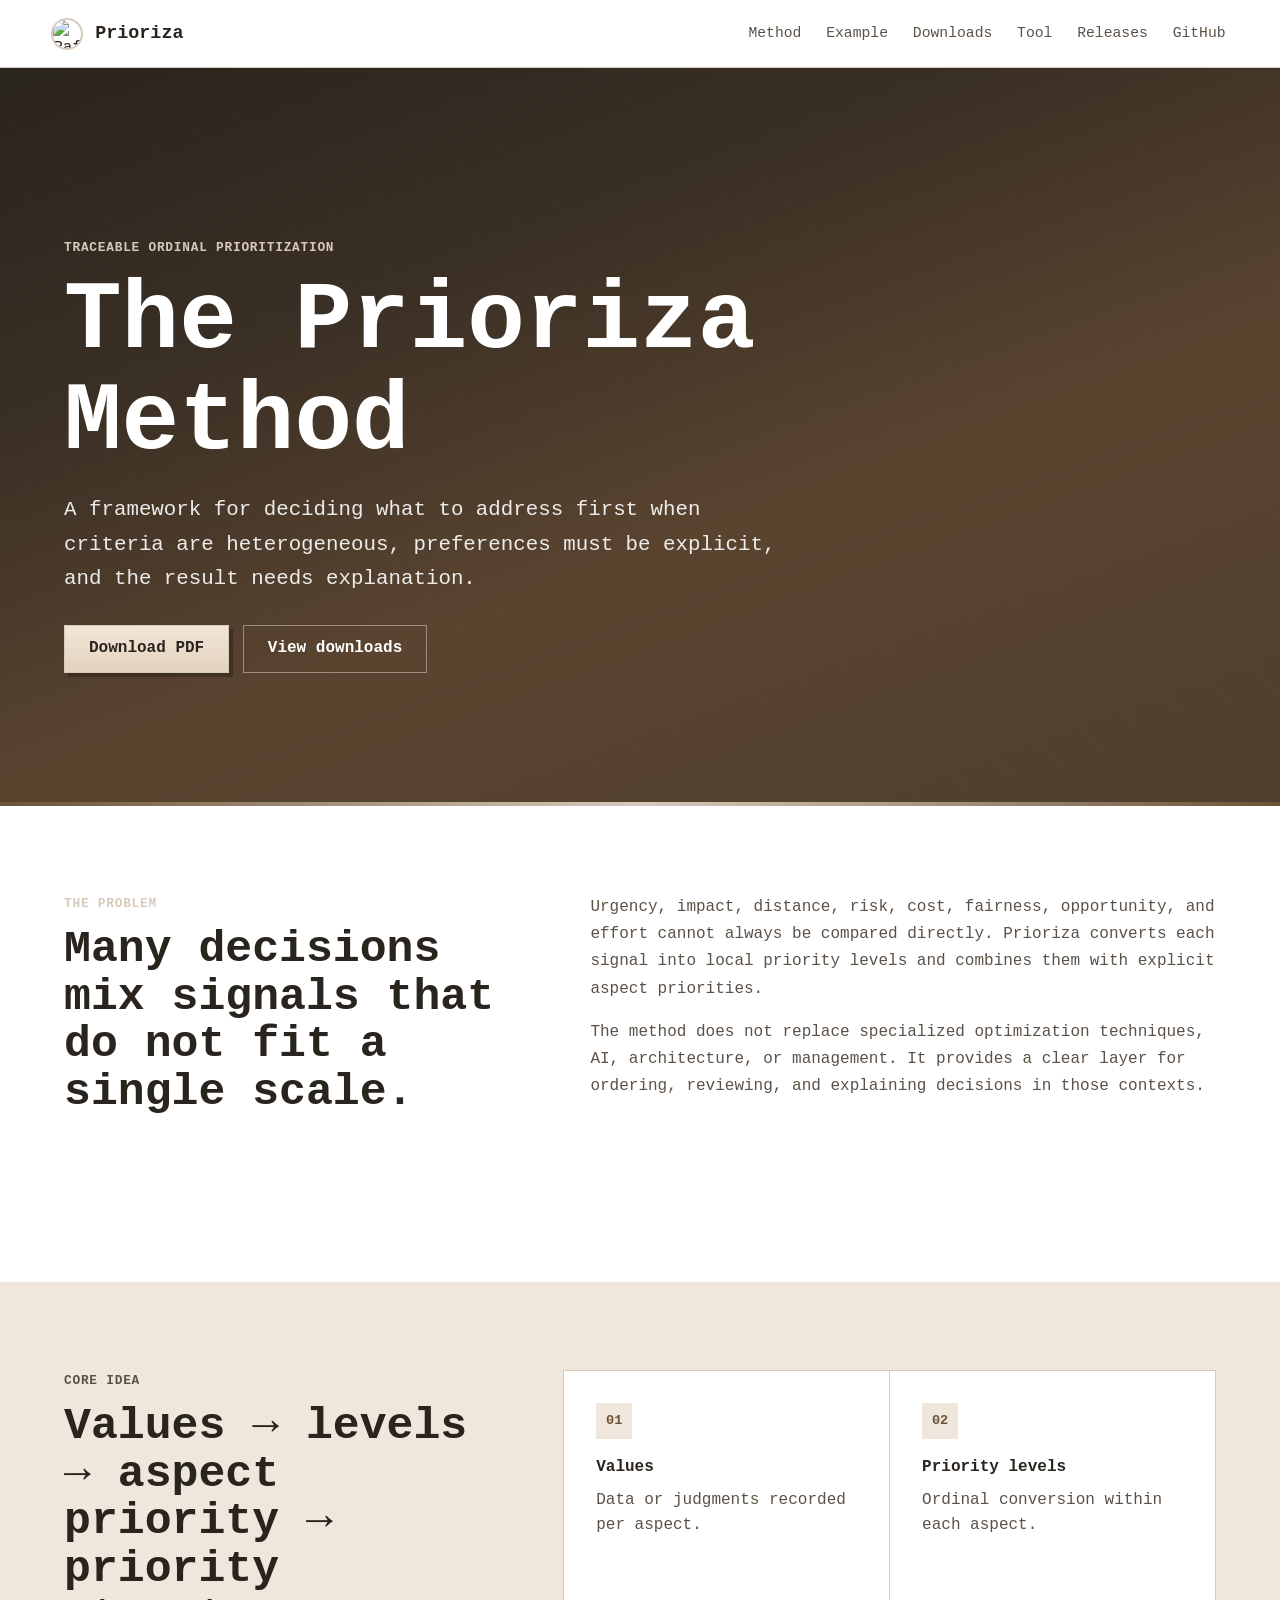
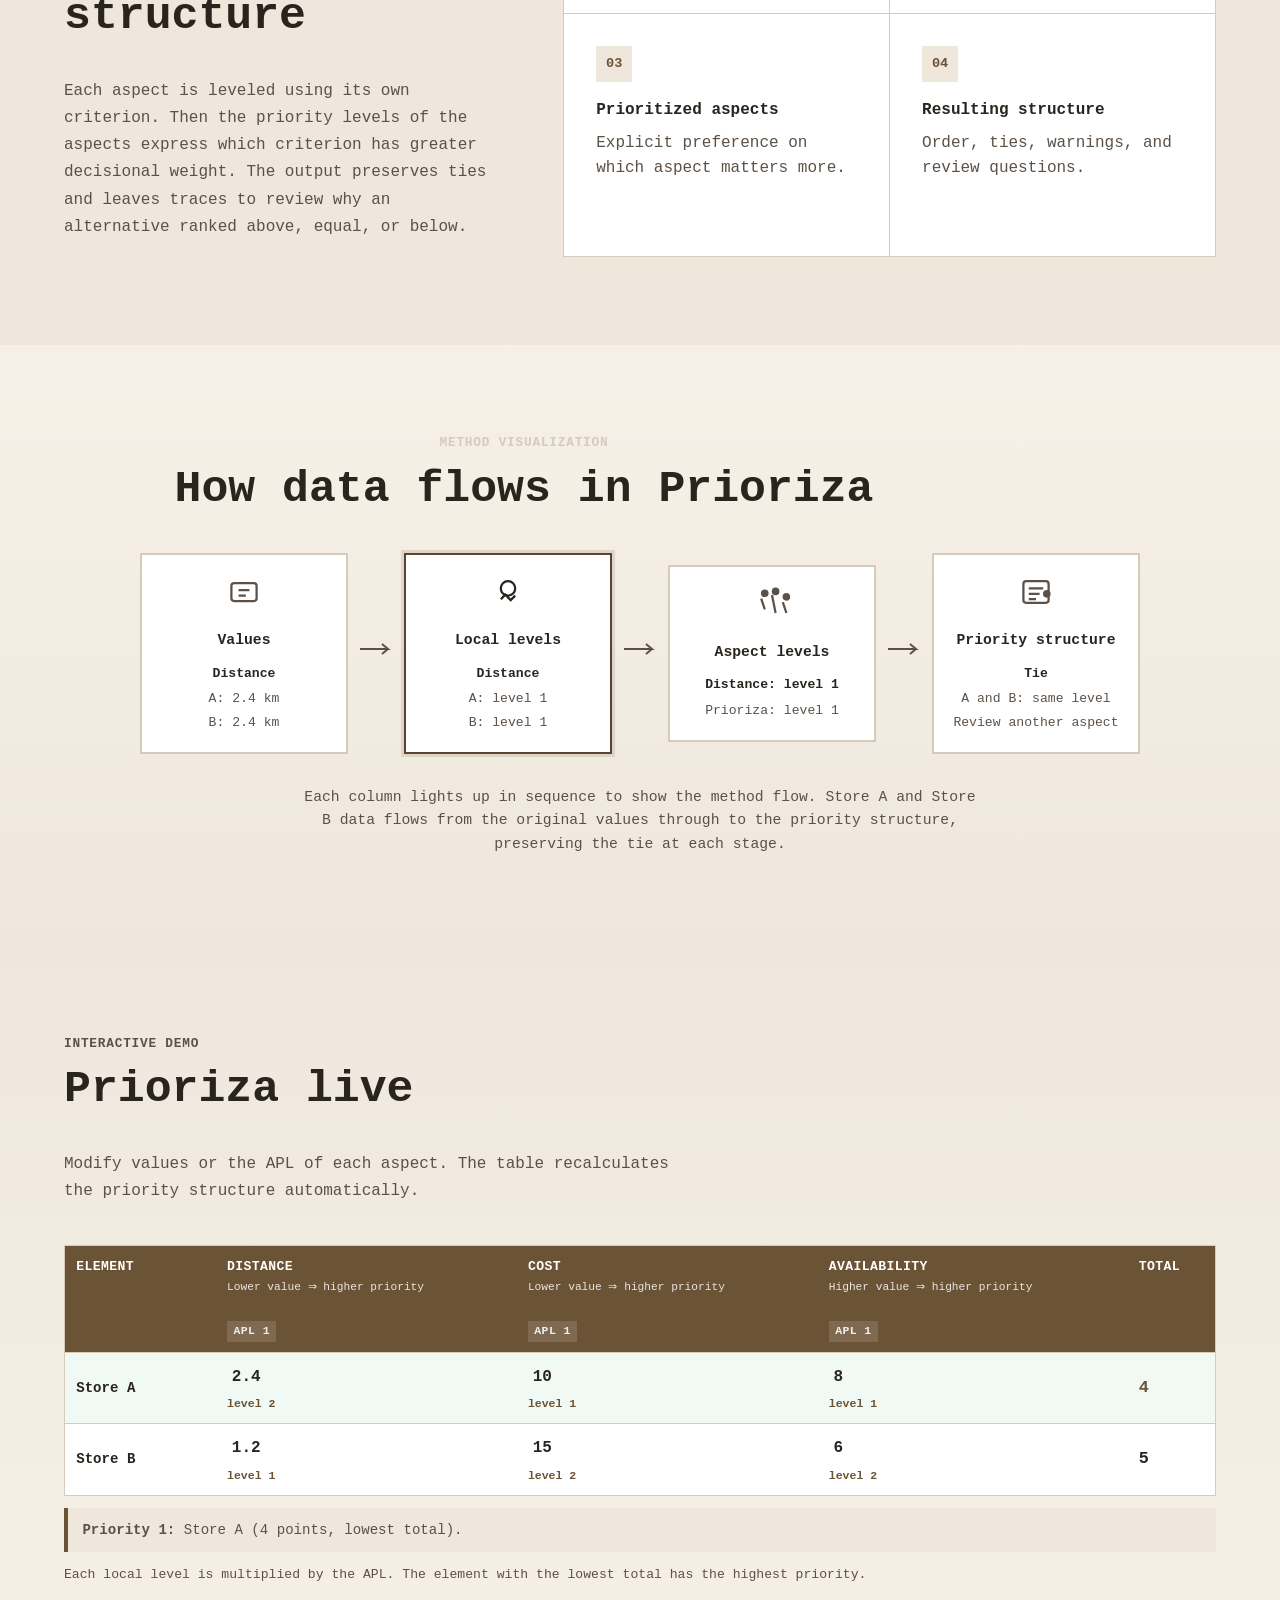
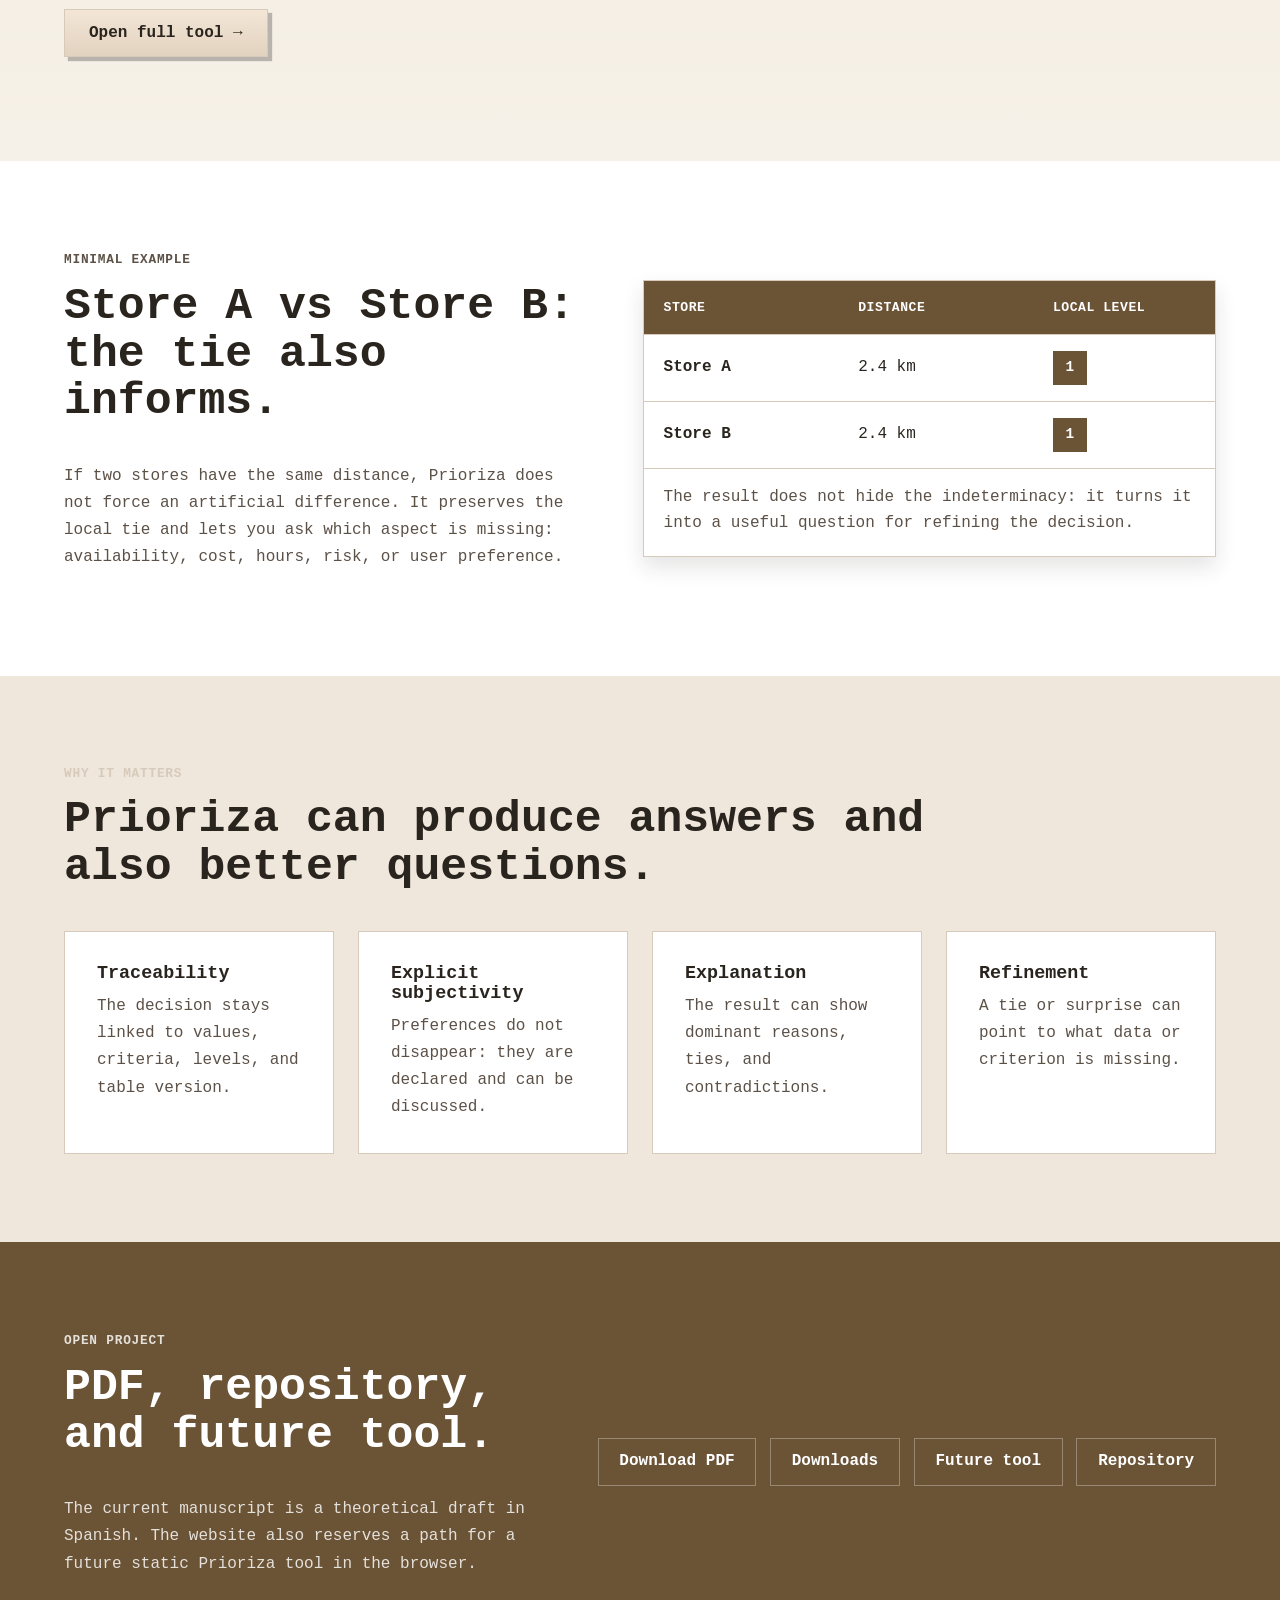
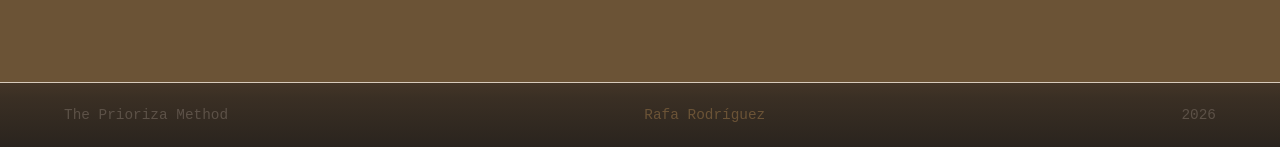
==== commit 66ff0ed4: "Convert public website to English-only (closes #38) - Rewrite docs/index.html, docs/downloads/index." ====
--- a/docs/index.html
+++ b/docs/index.html
@@ -1,14 +1,14 @@
 <!doctype html>
-<html lang="es">
+<html lang="en">
   <head>
     <meta charset="utf-8">
     <meta name="viewport" content="width=device-width, initial-scale=1">
     <meta name="author" content="Rafael Rodríguez Ramírez">
     <meta
       name="description"
-      content="El Método Prioriza: marco de priorización ordinal por niveles de prioridad, trazabilidad y explicación."
+      content="The Prioriza Method: ordinal prioritization framework using priority levels, traceability, and explanation."
     >
-    <title>El Método Prioriza</title>
+    <title>The Prioriza Method</title>
     <link rel="icon" href="https://avatars.githubusercontent.com/u/25892480?v=4" type="image/x-icon">
     <link rel="stylesheet" href="assets/css/styles.css">
     <script src="assets/js/calculos.js"></script>
@@ -18,18 +18,18 @@
     <header class="site-header">
       <div class="header-left">
         <img src="https://avatars.githubusercontent.com/u/25892480?v=4&s=64" alt="Rafa Rodríguez" class="header-avatar" width="32" height="32">
-        <a class="brand" href="./" aria-label="Inicio">Prioriza</a>
+        <a class="brand" href="./" aria-label="Home">Prioriza</a>
       </div>
       <button class="nav-toggle" type="button" aria-expanded="false" aria-controls="site-nav">
         <span></span>
         <span></span>
         <span></span>
       </button>
-      <nav id="site-nav" class="site-nav" aria-label="Navegación principal">
-        <a href="#metodo">Método</a>
-        <a href="#ejemplo">Ejemplo</a>
-        <a href="downloads/">Descargas</a>
-        <a href="tool/">Herramienta</a>
+      <nav id="site-nav" class="site-nav" aria-label="Main navigation">
+        <a href="#method">Method</a>
+        <a href="#example">Example</a>
+        <a href="downloads/">Downloads</a>
+        <a href="tool/">Tool</a>
         <a href="https://github.com/rafageist/prioriza/releases">Releases</a>
         <a href="https://github.com/rafageist/prioriza">GitHub</a>
       </nav>
@@ -38,81 +38,81 @@
     <main>
       <section class="hero">
         <div class="hero-content reveal">
-          <p class="eyebrow">Priorización ordinal trazable</p>
-          <h1>El Método Prioriza</h1>
+          <p class="eyebrow">Traceable ordinal prioritization</p>
+          <h1>The Prioriza Method</h1>
           <p class="lead">
-            Un marco para decidir qué atender primero cuando los criterios son
-            heterogéneos, las preferencias deben ser explícitas y el resultado
-            necesita explicación.
+            A framework for deciding what to address first when criteria are
+            heterogeneous, preferences must be explicit, and the result
+            needs explanation.
           </p>
           <div class="hero-actions">
-            <a class="button primary" href="https://github.com/rafageist/prioriza/releases">Descargar PDF</a>
-            <a class="button secondary" href="downloads/">Ver descargas</a>
-          </div>
-        </div>
-      </section>
-
-      <section id="problema" class="band intro-band">
+            <a class="button primary" href="https://github.com/rafageist/prioriza/releases">Download PDF</a>
+            <a class="button secondary" href="downloads/">View downloads</a>
+          </div>
+        </div>
+      </section>
+
+      <section id="problem" class="band intro-band">
         <div class="section-heading reveal">
-          <p class="eyebrow">El problema</p>
-          <h2>Muchas decisiones mezclan señales que no caben en una sola escala.</h2>
+          <p class="eyebrow">The problem</p>
+          <h2>Many decisions mix signals that do not fit a single scale.</h2>
         </div>
         <div class="intro-text reveal">
           <p>
-            Urgencia, impacto, distancia, riesgo, costo, justicia, oportunidad
-            y esfuerzo no siempre se comparan directamente. Prioriza propone
-            convertir cada señal en niveles de prioridad locales y combinarla
-            con prioridades explícitas de los aspectos.
-          </p>
-          <p>
-            El método no reemplaza técnicas especializadas de optimización,
-            IA, arquitectura o gestión. Aporta una capa clara para ordenar,
-            revisar y explicar decisiones en esos contextos.
-          </p>
-        </div>
-      </section>
-
-      <section id="metodo" class="method-flow">
+            Urgency, impact, distance, risk, cost, fairness, opportunity,
+            and effort cannot always be compared directly. Prioriza converts
+            each signal into local priority levels and combines them
+            with explicit aspect priorities.
+          </p>
+          <p>
+            The method does not replace specialized optimization techniques,
+            AI, architecture, or management. It provides a clear layer for
+            ordering, reviewing, and explaining decisions in those contexts.
+          </p>
+        </div>
+      </section>
+
+      <section id="method" class="method-flow">
         <div class="flow-copy reveal">
-          <p class="eyebrow">Idea central</p>
-          <h2>Valores -> niveles -> prioridad de aspectos -> estructura de prioridad</h2>
-          <p>
-            Cada aspecto se nivela con su propio criterio. Después, los niveles
-            de prioridad de los aspectos expresan qué criterio tiene mayor
-            fuerza decisional. La salida conserva empates y deja trazas para
-            revisar por qué una alternativa quedó arriba, igualada o debajo.
-          </p>
-        </div>
-        <ol class="flow-steps reveal" aria-label="Flujo del método">
+          <p class="eyebrow">Core idea</p>
+          <h2>Values &rarr; levels &rarr; aspect priority &rarr; priority structure</h2>
+          <p>
+            Each aspect is leveled using its own criterion. Then the priority
+            levels of the aspects express which criterion has greater
+            decisional weight. The output preserves ties and leaves traces
+            to review why an alternative ranked above, equal, or below.
+          </p>
+        </div>
+        <ol class="flow-steps reveal" aria-label="Method flow">
           <li>
             <span>01</span>
-            <strong>Valores</strong>
-            <p>Datos o juicios registrados por aspecto.</p>
+            <strong>Values</strong>
+            <p>Data or judgments recorded per aspect.</p>
           </li>
           <li>
             <span>02</span>
-            <strong>Niveles de prioridad</strong>
-            <p>Conversión ordinal dentro de cada aspecto.</p>
+            <strong>Priority levels</strong>
+            <p>Ordinal conversion within each aspect.</p>
           </li>
           <li>
             <span>03</span>
-            <strong>Aspectos priorizados</strong>
-            <p>Preferencia explícita sobre qué aspecto importa más.</p>
+            <strong>Prioritized aspects</strong>
+            <p>Explicit preference on which aspect matters more.</p>
           </li>
           <li>
             <span>04</span>
-            <strong>Estructura resultante</strong>
-            <p>Orden, empates, advertencias y preguntas de revisión.</p>
+            <strong>Resulting structure</strong>
+            <p>Order, ties, warnings, and review questions.</p>
           </li>
         </ol>
       </section>
 
       <section id="visual" class="visual-section reveal">
         <div class="section-heading reveal">
-          <p class="eyebrow">Visualización del método</p>
-          <h2>Cómo fluyen los datos en Prioriza</h2>
-        </div>
-        <div class="pipeline" aria-label="Tubería visual del método Prioriza">
+          <p class="eyebrow">Method visualization</p>
+          <h2>How data flows in Prioriza</h2>
+        </div>
+        <div class="pipeline" aria-label="Visual pipeline of the Prioriza method">
           <div class="pipe-stage" data-stage="1">
             <div class="pipe-icon">
               <svg viewBox="0 0 40 40" width="36" height="36" fill="none" stroke="currentColor" stroke-width="2.5">
@@ -120,9 +120,9 @@
                 <path d="M14 18h12M14 24h8"/>
               </svg>
             </div>
-            <strong>Valores</strong>
+            <strong>Values</strong>
             <div class="pipe-data">
-              <span class="pipe-label">Distancia</span>
+              <span class="pipe-label">Distance</span>
               <span class="pipe-datum">A: 2.4 km</span>
               <span class="pipe-datum">B: 2.4 km</span>
             </div>
@@ -139,11 +139,11 @@
                 <path d="M12 28l5-5 6 6 5-5"/>
               </svg>
             </div>
-            <strong>Niveles locales</strong>
+            <strong>Local levels</strong>
             <div class="pipe-data">
-              <span class="pipe-label">Distancia</span>
-              <span class="pipe-datum">A: nivel 1</span>
-              <span class="pipe-datum">B: nivel 1</span>
+              <span class="pipe-label">Distance</span>
+              <span class="pipe-datum">A: level 1</span>
+              <span class="pipe-datum">B: level 1</span>
             </div>
           </div>
           <div class="pipe-arrow">
@@ -160,10 +160,10 @@
                 <circle cx="36" cy="12" r="3" fill="currentColor"/>
               </svg>
             </div>
-            <strong>Niveles de aspecto</strong>
+            <strong>Aspect levels</strong>
             <div class="pipe-data">
-              <span class="pipe-label">Distancia: nivel 1</span>
-              <span class="pipe-datum">Prioriza: nivel 1</span>
+              <span class="pipe-label">Distance: level 1</span>
+              <span class="pipe-datum">Prioriza: level 1</span>
             </div>
           </div>
           <div class="pipe-arrow">
@@ -179,110 +179,109 @@
                 <circle cx="32" cy="22" r="3" fill="currentColor"/>
               </svg>
             </div>
-            <strong>Estructura de prioridad</strong>
+            <strong>Priority structure</strong>
             <div class="pipe-data">
-              <span class="pipe-label">Empate</span>
-              <span class="pipe-datum">A y B: mismo nivel</span>
-              <span class="pipe-datum">Revisar otro aspecto</span>
+              <span class="pipe-label">Tie</span>
+              <span class="pipe-datum">A and B: same level</span>
+              <span class="pipe-datum">Review another aspect</span>
             </div>
           </div>
         </div>
         <p class="pipeline-note reveal">
-          Cada columna se ilumina en secuencia para mostrar el flujo del método.
-          Los datos de Tienda A y Tienda B fluyen desde los valores originales
-          hasta la estructura de prioridad, conservando el empate en cada etapa.
+          Each column lights up in sequence to show the method flow.
+          Store A and Store B data flows from the original values
+          through to the priority structure, preserving the tie at each stage.
         </p>
       </section>
 
       <section id="demo" class="home-demo">
         <div class="section-heading reveal">
-          <p class="eyebrow">Demo interactiva</p>
-          <h2>Prioriza en vivo</h2>
-          <p>
-            Modifica los valores o el NPA de cada aspecto. La tabla recalcula
-            autom&aacute;ticamente la estructura de prioridad.
+          <p class="eyebrow">Interactive demo</p>
+          <h2>Prioriza live</h2>
+          <p>
+            Modify values or the APL of each aspect. The table recalculates
+            the priority structure automatically.
           </p>
         </div>
         <div id="demo-app" class="demo-app reveal"></div>
         <p class="demo-cta reveal">
-          <a href="tool/" class="button primary">Abrir herramienta completa &rarr;</a>
+          <a href="tool/" class="button primary">Open full tool &rarr;</a>
         </p>
       </section>
 
-      <section id="ejemplo" class="example-section">
+      <section id="example" class="example-section">
         <div class="example-copy reveal">
-          <p class="eyebrow">Ejemplo mínimo</p>
-          <h2>Tienda A vs Tienda B: el empate también informa.</h2>
-          <p>
-            Si dos tiendas tienen la misma distancia, Prioriza no fuerza una
-            diferencia artificial. Conserva el empate local y permite preguntar
-            qué aspecto falta: disponibilidad, costo, horario, riesgo o
-            preferencia del usuario.
-          </p>
-        </div>
-        <div class="comparison reveal" aria-label="Comparación de ejemplo">
+          <p class="eyebrow">Minimal example</p>
+          <h2>Store A vs Store B: the tie also informs.</h2>
+          <p>
+            If two stores have the same distance, Prioriza does not force an
+            artificial difference. It preserves the local tie and lets you ask
+            which aspect is missing: availability, cost, hours, risk, or
+            user preference.
+          </p>
+        </div>
+        <div class="comparison reveal" aria-label="Example comparison">
           <div class="store-row header">
-            <span>Tienda</span>
-            <span>Distancia</span>
-            <span>Nivel local</span>
+            <span>Store</span>
+            <span>Distance</span>
+            <span>Local level</span>
           </div>
           <div class="store-row">
-            <strong>Tienda A</strong>
+            <strong>Store A</strong>
             <span>2.4 km</span>
             <span class="badge">1</span>
           </div>
           <div class="store-row">
-            <strong>Tienda B</strong>
+            <strong>Store B</strong>
             <span>2.4 km</span>
             <span class="badge">1</span>
           </div>
           <p class="comparison-note">
-            El resultado no oculta la indeterminación: la convierte en una
-            pregunta útil para refinar la decisión.
+            The result does not hide the indeterminacy: it turns it into a
+            useful question for refining the decision.
           </p>
         </div>
       </section>
 
       <section class="why-section">
         <div class="section-heading reveal">
-          <p class="eyebrow">Por qué importa</p>
-          <h2>Prioriza puede producir respuestas y también mejores preguntas.</h2>
+          <p class="eyebrow">Why it matters</p>
+          <h2>Prioriza can produce answers and also better questions.</h2>
         </div>
         <div class="feature-grid">
           <article class="feature reveal">
-            <h3>Trazabilidad</h3>
-            <p>La decisión queda ligada a valores, criterios, niveles y versión de la tabla.</p>
+            <h3>Traceability</h3>
+            <p>The decision stays linked to values, criteria, levels, and table version.</p>
           </article>
           <article class="feature reveal">
-            <h3>Subjetividad explícita</h3>
-            <p>Las preferencias no desaparecen: se declaran y se pueden discutir.</p>
+            <h3>Explicit subjectivity</h3>
+            <p>Preferences do not disappear: they are declared and can be discussed.</p>
           </article>
           <article class="feature reveal">
-            <h3>Explicación</h3>
-            <p>El resultado puede mostrar razones dominantes, empates y contradicciones.</p>
+            <h3>Explanation</h3>
+            <p>The result can show dominant reasons, ties, and contradictions.</p>
           </article>
           <article class="feature reveal">
-            <h3>Refinamiento</h3>
-            <p>Un empate o una sorpresa puede señalar qué dato o criterio falta.</p>
+            <h3>Refinement</h3>
+            <p>A tie or surprise can point to what data or criterion is missing.</p>
           </article>
         </div>
       </section>
 
       <section class="resource-band">
         <div class="resource-copy reveal">
-          <p class="eyebrow">Proyecto abierto</p>
-          <h2>PDF, repositorio y herramienta futura.</h2>
-          <p>
-            El manuscrito actual es un borrador teórico en español. La web
-            también reserva una ruta para una futura herramienta estática de
-            Prioriza en el navegador.
+          <p class="eyebrow">Open project</p>
+          <h2>PDF, repository, and future tool.</h2>
+          <p>
+            The current manuscript is a theoretical draft in Spanish. The website
+            also reserves a path for a future static Prioriza tool in the browser.
           </p>
         </div>
         <div class="resource-links reveal">
-          <a href="https://github.com/rafageist/prioriza/releases">Descargar PDF</a>
-          <a href="downloads/">Descargas</a>
-          <a href="tool/">Herramienta futura</a>
-          <a href="https://github.com/rafageist/prioriza">Repositorio</a>
+          <a href="https://github.com/rafageist/prioriza/releases">Download PDF</a>
+          <a href="downloads/">Downloads</a>
+          <a href="tool/">Future tool</a>
+          <a href="https://github.com/rafageist/prioriza">Repository</a>
         </div>
       </section>
     </main>
@@ -292,13 +291,13 @@
       var C = PRIORIZA;
       var demoData = {
         aspects: [
-          { id: C.generateId(), name: "Distancia",  leveling: "min", aspectPriorityLevel: 1 },
-          { id: C.generateId(), name: "Costo",      leveling: "min", aspectPriorityLevel: 1 },
-          { id: C.generateId(), name: "Disponibilidad", leveling: "max", aspectPriorityLevel: 1 }
+          { id: C.generateId(), name: "Distance",  leveling: "min", aspectPriorityLevel: 1 },
+          { id: C.generateId(), name: "Cost",      leveling: "min", aspectPriorityLevel: 1 },
+          { id: C.generateId(), name: "Availability", leveling: "max", aspectPriorityLevel: 1 }
         ],
         elements: [
-          { id: C.generateId(), name: "Tienda A", values: {} },
-          { id: C.generateId(), name: "Tienda B", values: {} }
+          { id: C.generateId(), name: "Store A", values: {} },
+          { id: C.generateId(), name: "Store B", values: {} }
         ]
       };
       demoData.aspects.forEach(function (a) {
@@ -317,13 +316,13 @@
         var levels = C.computeAllLevels(demoData);
         var results = C.computeResults(demoData, levels);
 
-        var cols = ['<th class="de-elem">Elemento</th>'];
+        var cols = ['<th class="de-elem">Element</th>'];
         demoData.aspects.forEach(function (a) {
           var fn = C.LEVELING_FNS[a.leveling] || C.LEVELING_FNS.min;
           cols.push('<th class="de-aspect">' +
             C.esc(a.name) +
             '<br><span class="de-fn">' + fn.label + '</span>' +
-            '<br><span class="de-apl">NPA ' + a.aspectPriorityLevel + '</span></th>');
+            '<br><span class="de-apl">APL ' + a.aspectPriorityLevel + '</span></th>');
         });
         cols.push('<th class="de-total">Total</th>');
 
@@ -341,7 +340,7 @@
             var rawStr = c.raw !== null ? C.esc(String(c.raw)) : "\u2014";
             bodyHtml += '<td class="de-val-cell">' +
               '<span class="de-raw">' + rawStr + '</span>' +
-              '<span class="de-level">nivel ' + c.localLevel + '</span>' +
+              '<span class="de-level">level ' + c.localLevel + '</span>' +
             '</td>';
           });
 
@@ -352,15 +351,15 @@
 
         var topResults = results.filter(function (r) { return r.total === results[0].total; });
         var tieHtml = topResults.length > 1
-          ? '<p class="de-tie"><strong>Empate:</strong> ' + topResults.map(function (r) { return C.esc(r.element.name); }).join(", ") + ' tienen el mismo total (' + topResults[0].total + ').</p>'
-          : '<p class="de-tie de-no-tie"><strong>Prioridad 1:</strong> ' + C.esc(results[0].element.name) + ' (' + results[0].total + ' puntos, total m\u00e1s bajo).</p>';
+          ? '<p class="de-tie"><strong>Tie:</strong> ' + topResults.map(function (r) { return C.esc(r.element.name); }).join(", ") + ' have the same total (' + topResults[0].total + ').</p>'
+          : '<p class="de-tie de-no-tie"><strong>Priority 1:</strong> ' + C.esc(results[0].element.name) + ' (' + results[0].total + ' points, lowest total).</p>';
 
         app.innerHTML =
           '<div class="de-table-wrap">' +
             '<table class="de-table">' + headHtml + bodyHtml + '</table>' +
           '</div>' +
           '<div class="de-summary">' + tieHtml + '</div>' +
-          '<p class="de-note">Cada nivel local se multiplica por el NPA. El elemento con menor total tiene la mayor prioridad.</p>';
+          '<p class="de-note">Each local level is multiplied by the APL. The element with the lowest total has the highest priority.</p>';
 
         app.querySelectorAll(".de-raw").forEach(function (el) {
           el.addEventListener("dblclick", function () {
@@ -403,8 +402,8 @@
     </script>
 
     <footer class="site-footer">
-      <span>El Método Prioriza</span>
-      <a href="https://rafageist.com" target="_blank" rel="noopener">Rafa Rodríguez</a>
+      <span>The Prioriza Method</span>
+      <a href="https://rafageist.com" target="_blank" rel="noopener">Rafa Rodr&iacute;guez</a>
       <span id="current-year"></span>
     </footer>
   </body>
